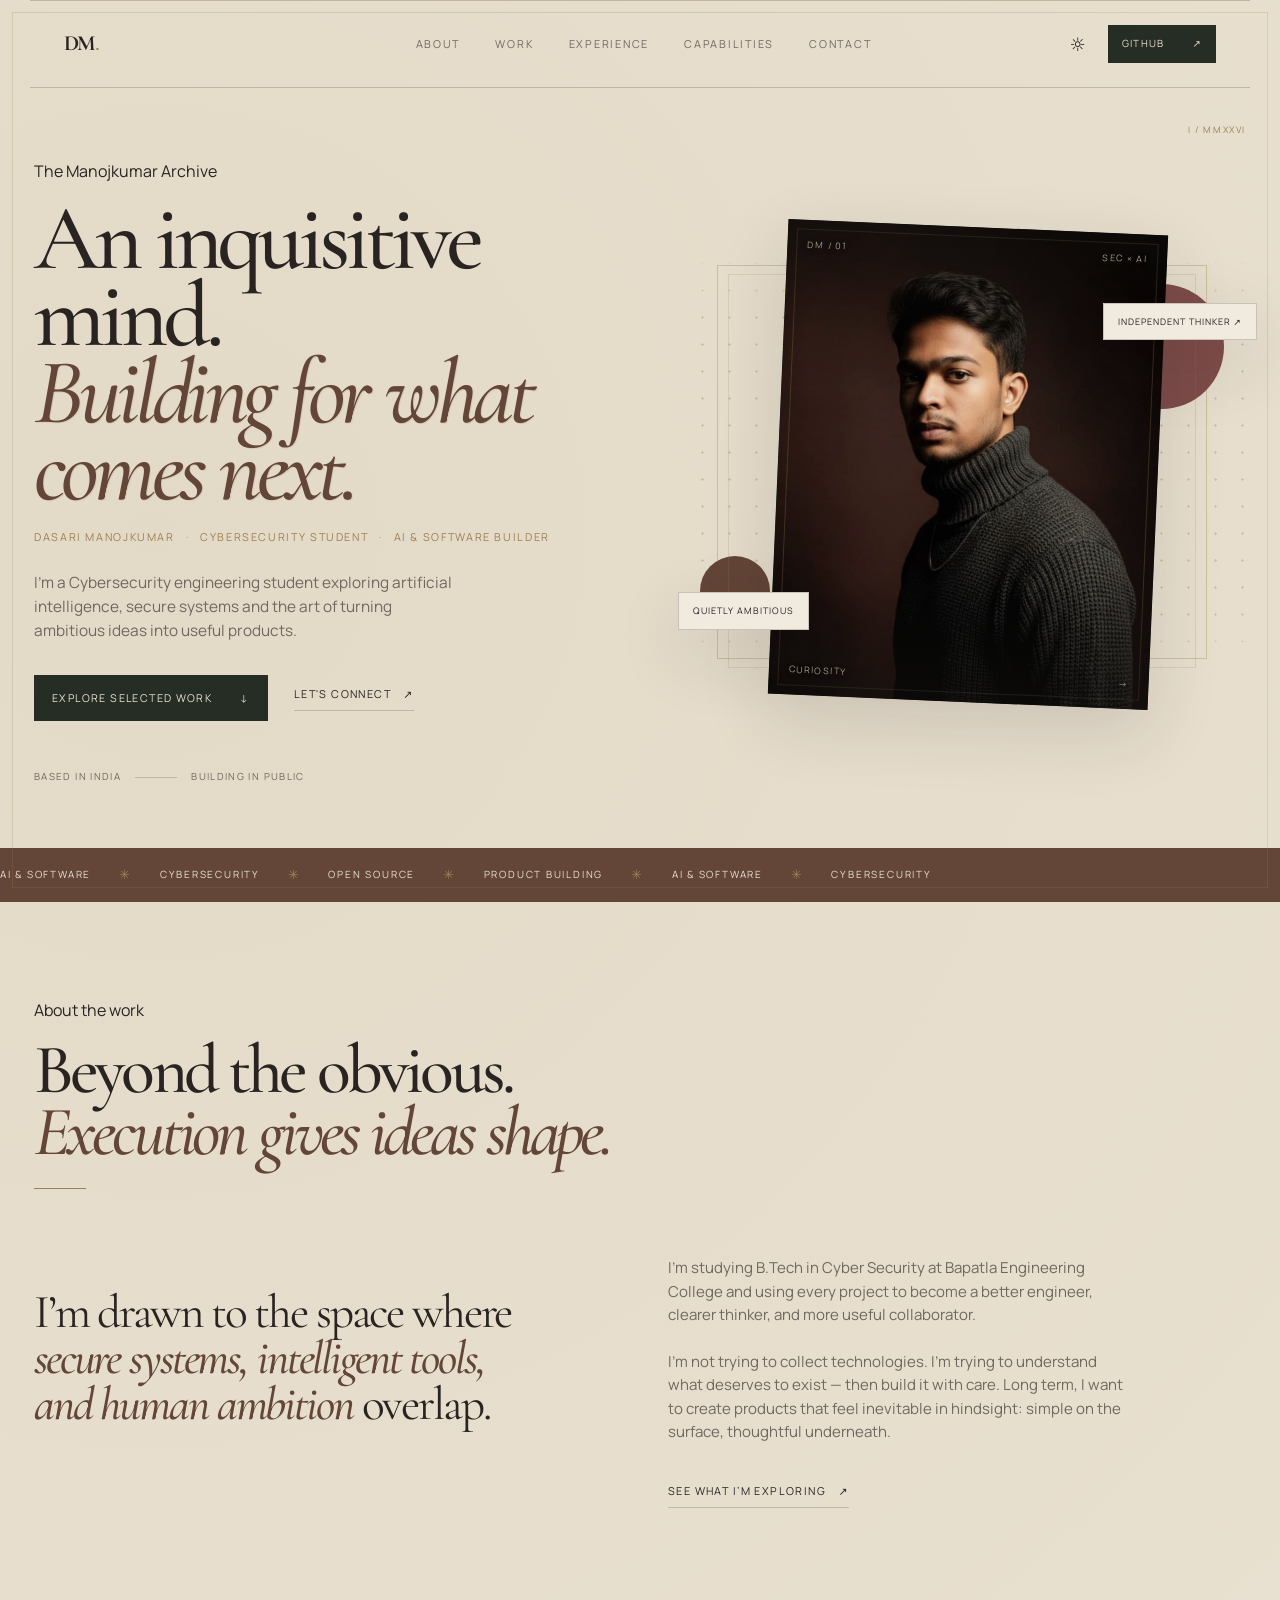
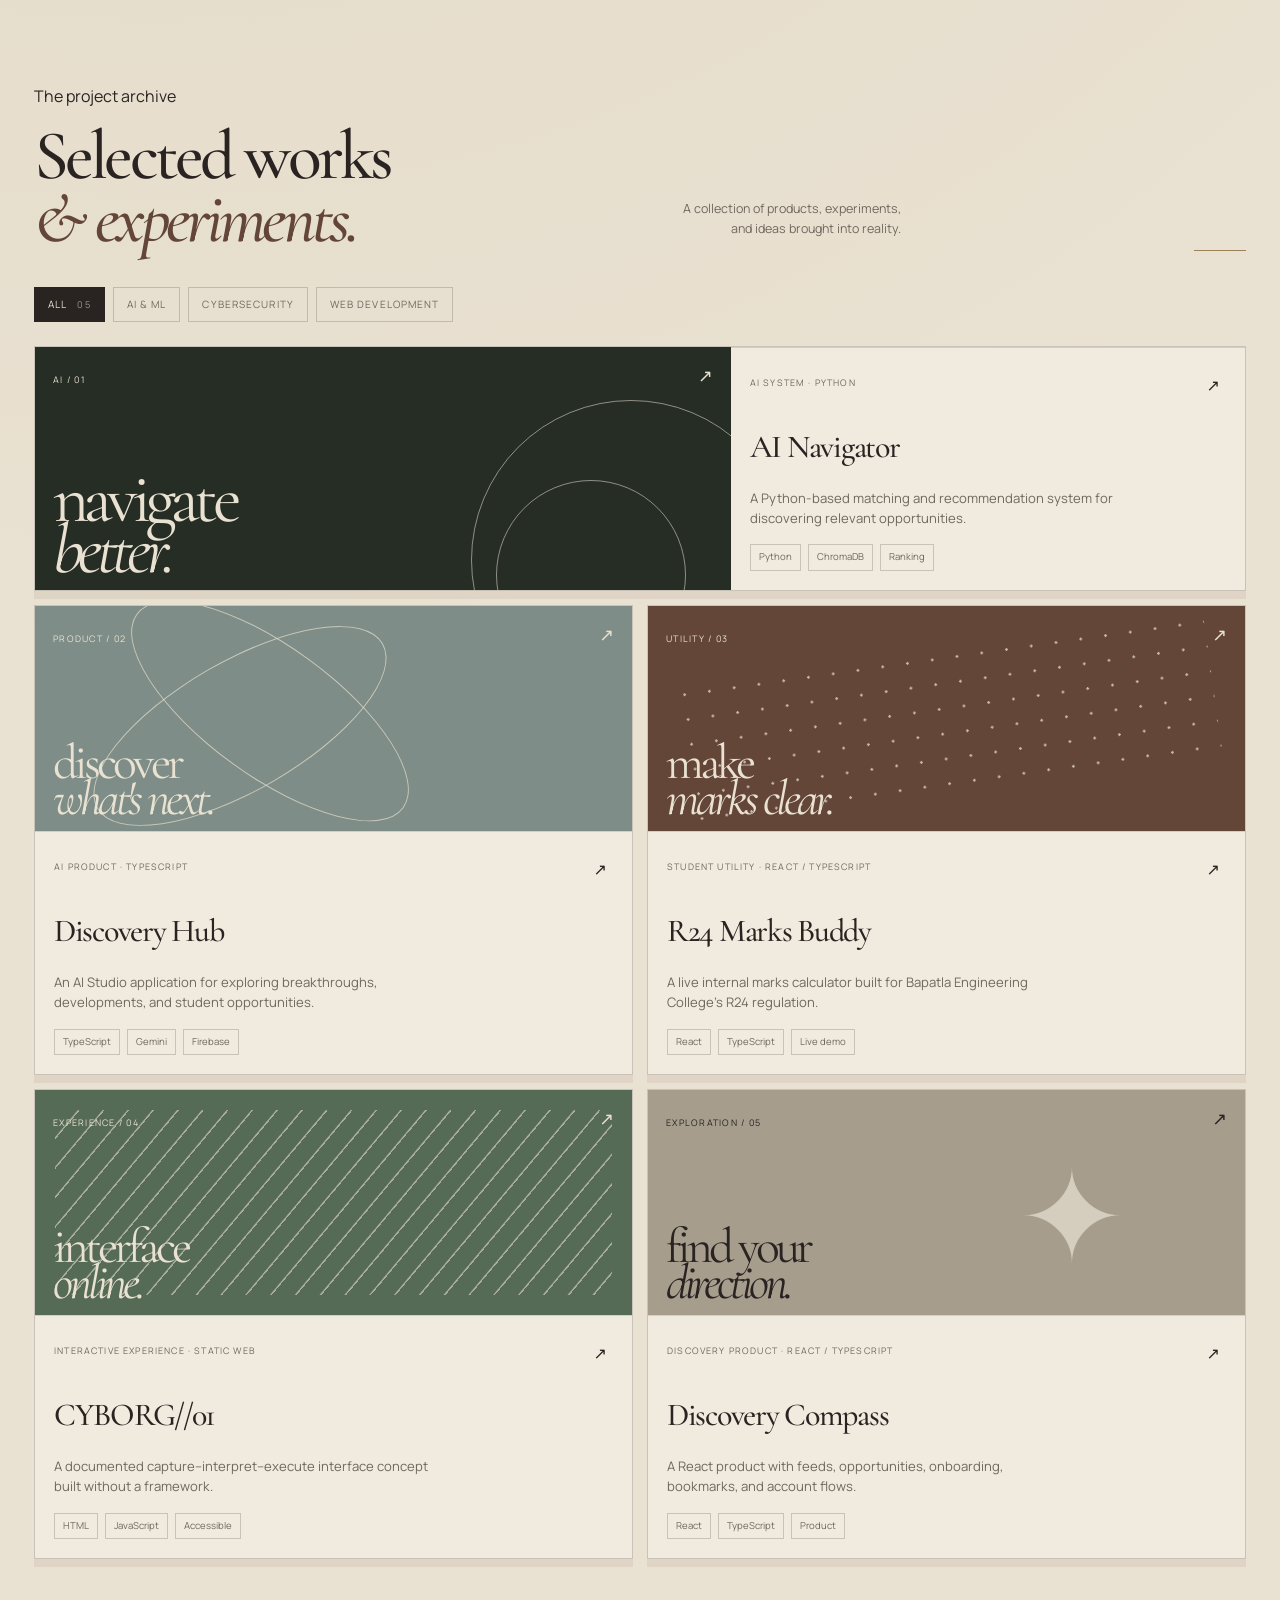
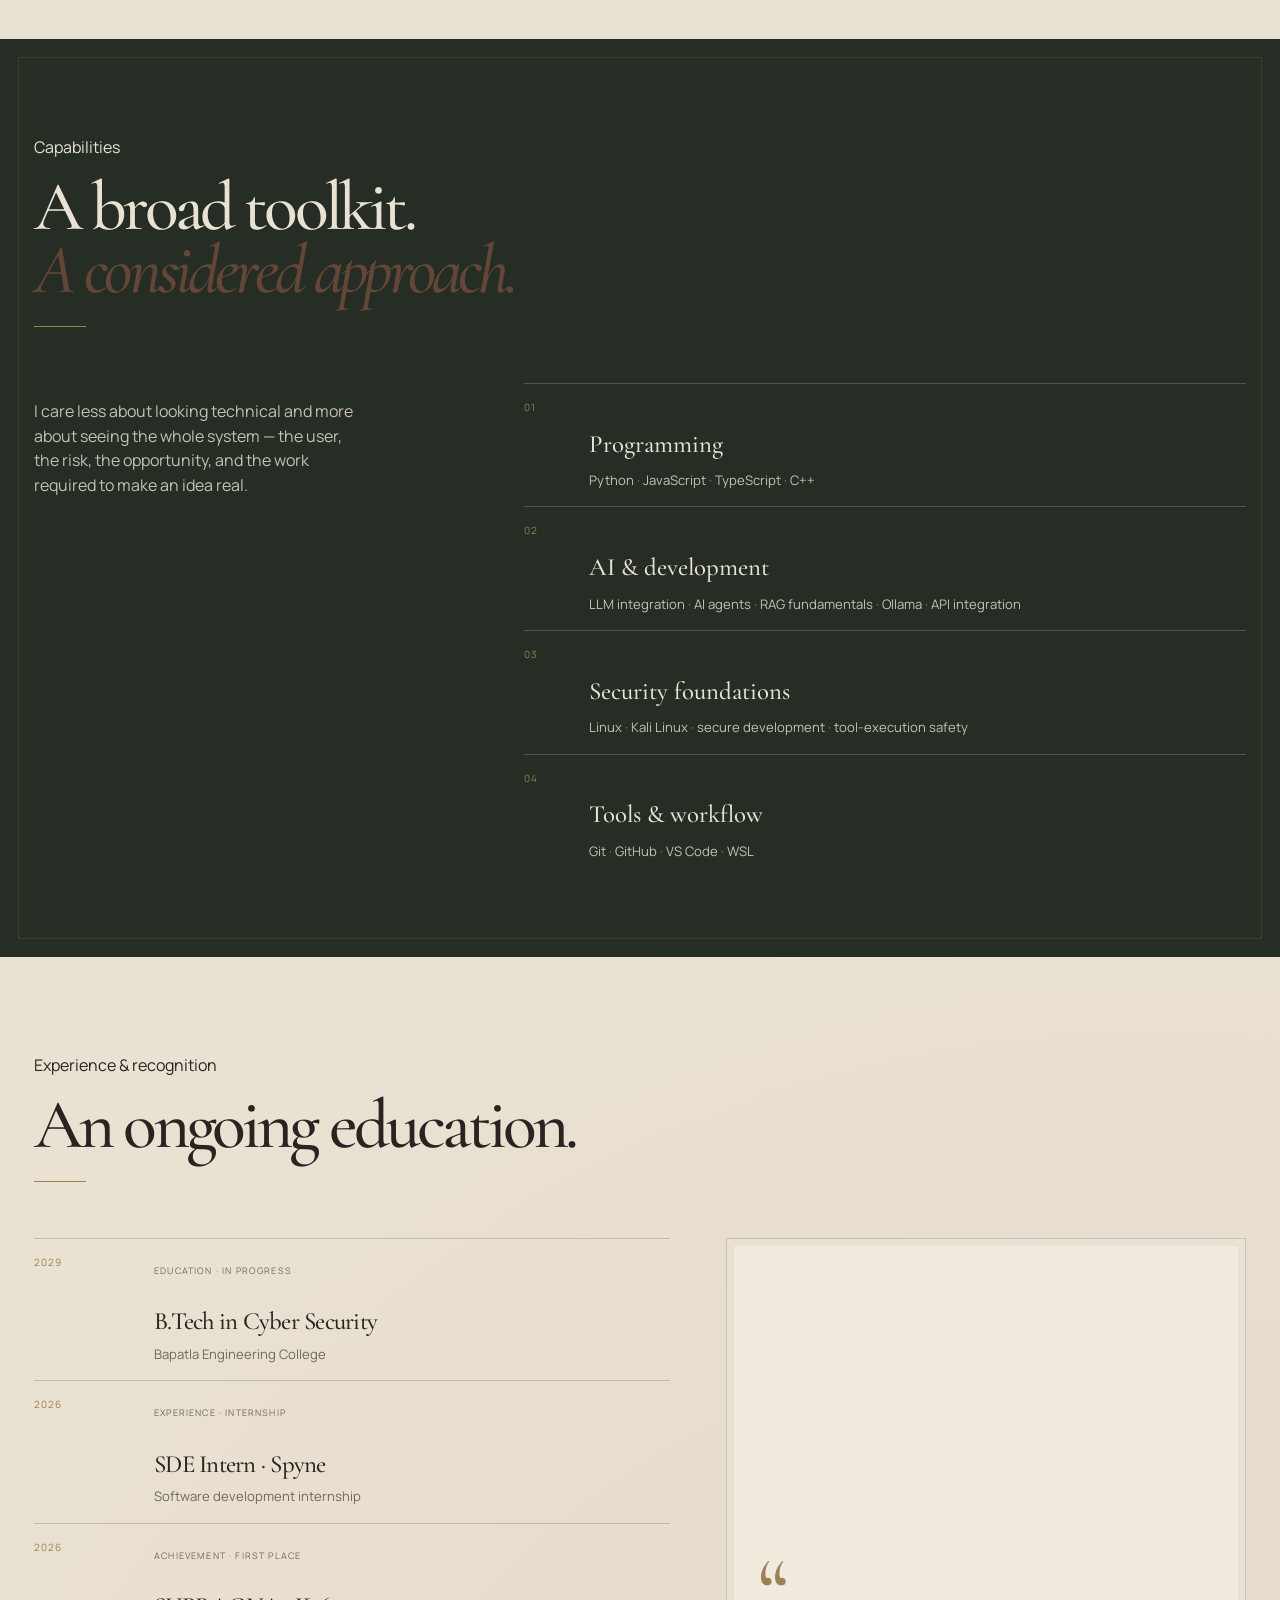
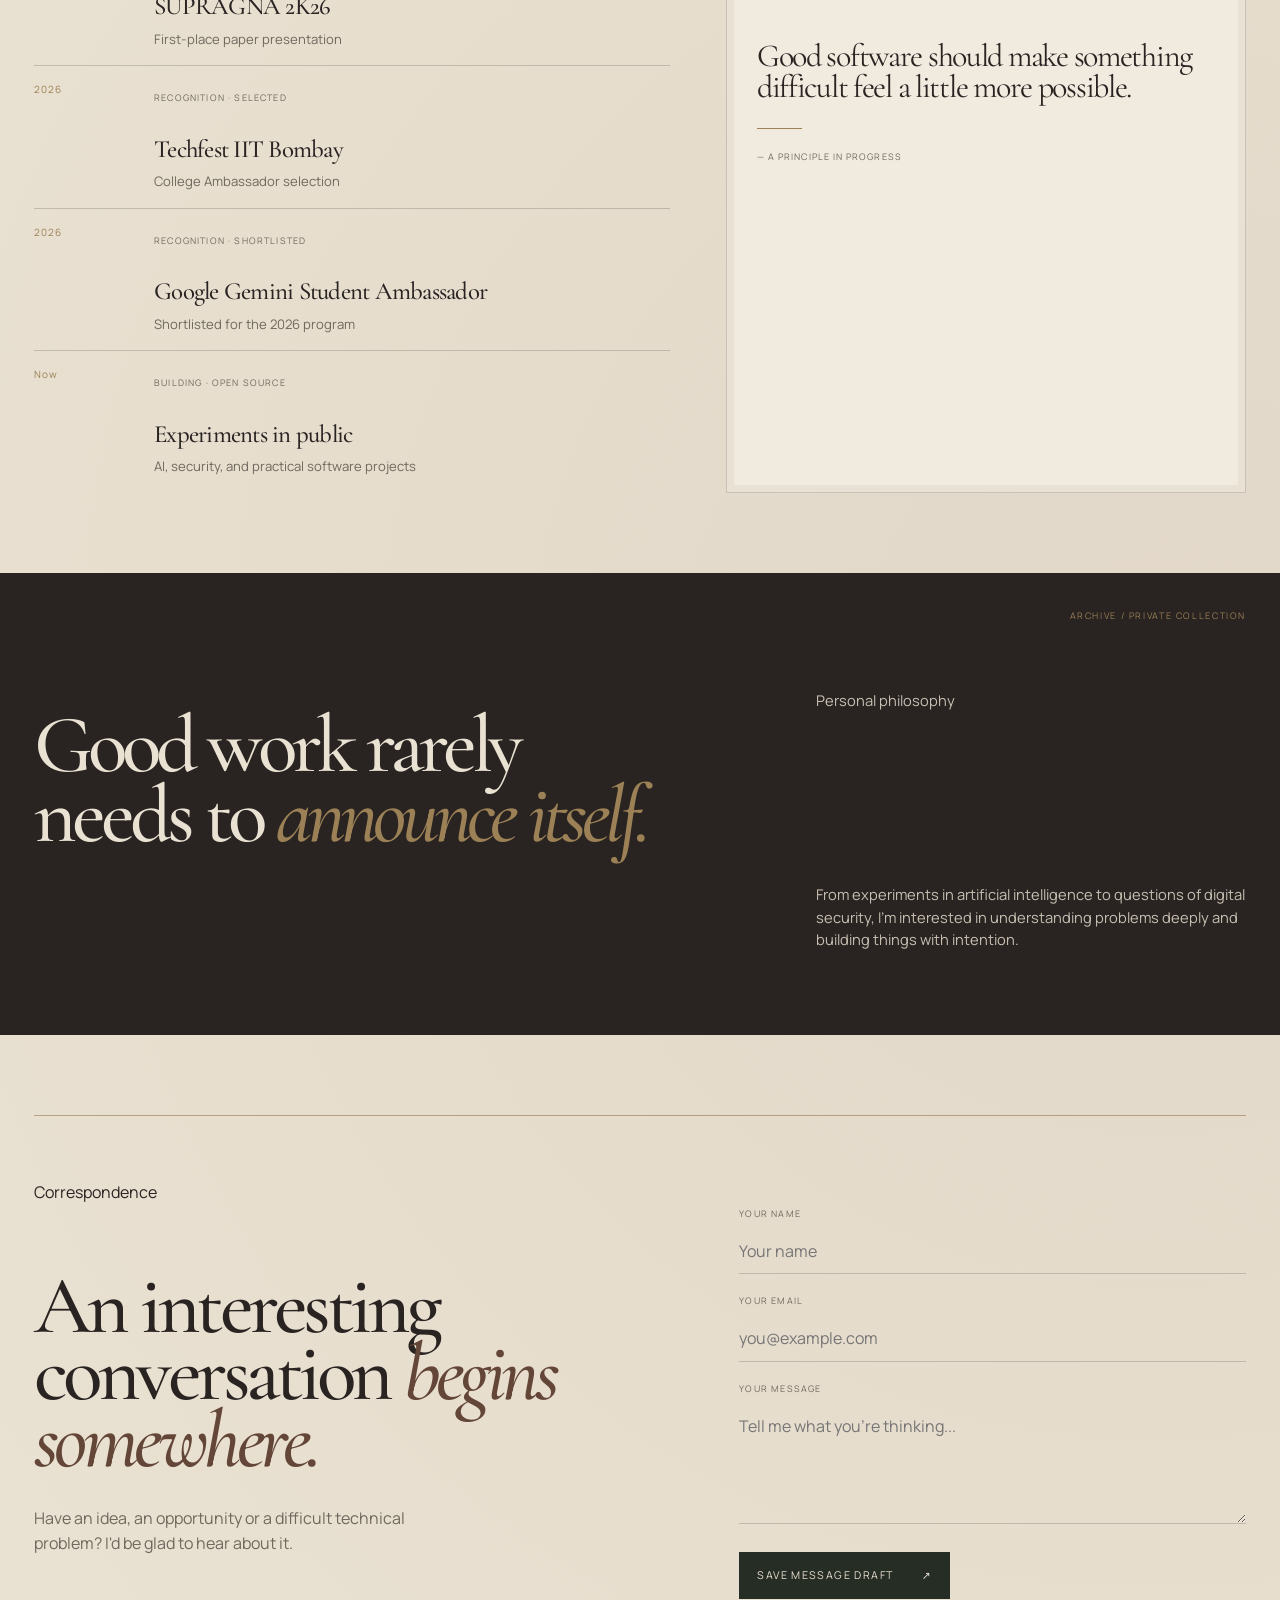
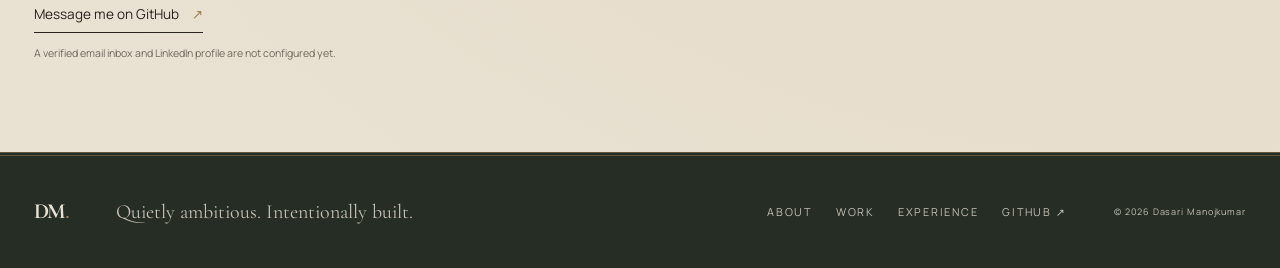
==== index.html @ 6850edab "Publish personal portfolio Co-authored-by: Copilot App <223556219+Copilot@users.noreply.github.com>" ====
<!doctype html>
<html lang="en">
  <head>
    <!--
      THESIS: An editorial archive for a quietly ambitious technology builder, not a generic dashboard.
      OWN-WORLD: Aged ivory, forest green, walnut, brass, serif headlines, fine rules, and archival metadata.
      STORY: Visitors meet Manoj, understand his technical curiosity, inspect verified work, then start a conversation.
      FIRST VIEWPORT: DM mark and restrained navigation above a large serif thesis, with a monogram composition to the right.
      FORM: Experience-led asymmetric editorial layout; the project archive is the primary proof and interaction.
    -->
    <meta charset="utf-8" />
    <meta name="viewport" content="width=device-width, initial-scale=1" />
    <meta name="description" content="Portfolio of Dasari Manojkumar — building secure, intelligent software with a founder's mindset." />
    <meta name="theme-color" content="#252D25" />
    <meta property="og:title" content="Dasari Manojkumar — Software & Security" />
    <meta property="og:description" content="Building secure, intelligent software with a founder's mindset." />
    <meta property="og:type" content="website" />
    <title>Dasari Manojkumar — Software & Security</title>
    <link rel="preconnect" href="https://fonts.googleapis.com" />
    <link rel="preconnect" href="https://fonts.gstatic.com" crossorigin />
    <link href="https://fonts.googleapis.com/css2?family=Cormorant+Garamond:ital,wght@0,400;0,500;1,500;1,600&family=Manrope:wght@400;500;600;700;800&display=swap" rel="stylesheet" />
    <link rel="stylesheet" href="styles.css" />
  </head>
  <body>
    <a class="skip-link" href="#main">Skip to content</a>
    <header class="site-header">
      <a class="brand" href="#top" aria-label="Dasari Manojkumar home"><span>DM</span><em>.</em></a>
      <nav class="desktop-nav" aria-label="Primary navigation">
        <a href="#about">About</a><a href="#work">Work</a><a href="#journey">Experience</a><a href="#skills">Capabilities</a><a href="#contact">Contact</a>
      </nav>
      <div class="header-actions">
        <button class="icon-button" id="theme-toggle" type="button" aria-label="Switch to dark theme" title="Toggle theme">☼</button>
        <a class="button button-small" href="https://github.com/DevMatrix-cell" target="_blank" rel="noreferrer">GitHub <span>↗</span></a>
        <button class="menu-button" id="menu-toggle" type="button" aria-expanded="false" aria-controls="mobile-nav">Menu</button>
      </div>
      <nav class="mobile-nav" id="mobile-nav" aria-label="Mobile navigation">
        <a href="#about">About</a><a href="#work">Work</a><a href="#journey">Experience</a><a href="#skills">Capabilities</a><a href="#contact">Contact</a>
      </nav>
    </header>

    <main id="main">
      <section class="hero section-shell" id="top">
        <div class="hero-copy reveal">
          <p class="eyebrow"><span class="status-dot"></span> The Manojkumar Archive</p>
          <h1>An inquisitive mind.<br /><span>Building for what comes next.</span></h1>
          <p class="identity-line">Dasari Manojkumar <span>·</span> Cybersecurity Student <span>·</span> AI &amp; Software Builder</p>
          <p class="hero-description">I'm a Cybersecurity engineering student exploring artificial intelligence, secure systems and the art of turning ambitious ideas into useful products.</p>
          <div class="hero-actions">
            <a class="button" href="#work">Explore selected work <span>↓</span></a>
            <a class="text-link" href="#contact">Let's connect <span>↗</span></a>
          </div>
          <div class="hero-meta"><span>Based in India</span><span class="meta-line"></span><span>Building in public</span></div>
        </div>
        <div class="hero-visual reveal delay-1" aria-label="Portrait of Dasari Manojkumar">
          <div class="visual-grid"></div><div class="orb orb-one"></div><div class="orb orb-two"></div>
          <div class="portrait-card">
            <div class="portrait-top"><span>DM / 01</span><span>SEC × AI</span></div>
            <img class="portrait-image" src="assets/dasari-manoj-kumar-portrait.png" alt="Portrait of Dasari Manojkumar wearing a dark knit sweater" />
            <div class="portrait-bottom"><span>Curiosity</span><span>→</span></div>
          </div>
          <div class="floating-note note-top">independent thinker <span>↗</span></div>
          <div class="floating-note note-bottom">quietly ambitious</div>
        </div>
      </section>

      <section class="marquee-band" aria-label="Areas of interest">
        <div class="marquee-track"><span>AI & SOFTWARE</span><i>✳</i><span>CYBERSECURITY</span><i>✳</i><span>OPEN SOURCE</span><i>✳</i><span>PRODUCT BUILDING</span><i>✳</i><span>AI & SOFTWARE</span><i>✳</i><span>CYBERSECURITY</span></div>
      </section>

      <section class="section-shell section-block" id="about">
        <div class="section-heading reveal"><p class="eyebrow">About the work</p><h2>Beyond the obvious.<br /><span>Execution gives ideas shape.</span></h2></div>
        <div class="about-grid">
          <p class="about-lead reveal">I’m drawn to the space where <strong>secure systems, intelligent tools, and human ambition</strong> overlap.</p>
          <div class="about-body reveal delay-1"><p>I’m studying B.Tech in Cyber Security at Bapatla Engineering College and using every project to become a better engineer, clearer thinker, and more useful collaborator.</p><p>I’m not trying to collect technologies. I’m trying to understand what deserves to exist — then build it with care. Long term, I want to create products that feel inevitable in hindsight: simple on the surface, thoughtful underneath.</p><a class="text-link" href="https://github.com/DevMatrix-cell" target="_blank" rel="noreferrer">See what I’m exploring <span>↗</span></a></div>
        </div>
      </section>

      <section class="section-shell section-block" id="work">
        <div class="section-heading work-heading reveal"><div><p class="eyebrow">The project archive</p><h2>Selected works<br /><span>&amp; experiments.</span></h2></div><p class="section-note">A collection of products, experiments,<br />and ideas brought into reality.</p></div>
        <div class="filter-row reveal" role="group" aria-label="Filter projects">
          <button class="filter active" data-filter="all">All <span>05</span></button><button class="filter" data-filter="ai">AI & ML</button><button class="filter" data-filter="security">Cybersecurity</button><button class="filter" data-filter="web">Web development</button>
        </div>
        <div class="project-grid" id="project-grid">
          <article class="project-card featured reveal" data-category="ai" data-project="ai-navigator"><div class="project-art art-purple"><span class="art-label">AI / 01</span><div class="signal signal-one"></div><div class="signal signal-two"></div><div class="art-word">navigate<br /><em>better.</em></div><span class="art-corner">↗</span></div><div class="project-info"><div><p class="project-type">AI system · Python</p><h3>AI Navigator</h3></div><span class="project-arrow">↗</span><p class="project-description">A Python-based matching and recommendation system for discovering relevant opportunities.</p><div class="tag-row"><span>Python</span><span>ChromaDB</span><span>Ranking</span></div></div></article>
          <article class="project-card reveal delay-1" data-category="web" data-project="discovery-hub"><div class="project-art art-blue"><span class="art-label">PRODUCT / 02</span><div class="orbit orbit-a"></div><div class="orbit orbit-b"></div><div class="art-word small">discover<br /><em>what's next.</em></div><span class="art-corner">↗</span></div><div class="project-info"><div><p class="project-type">AI product · TypeScript</p><h3>Discovery Hub</h3></div><span class="project-arrow">↗</span><p class="project-description">An AI Studio application for exploring breakthroughs, developments, and student opportunities.</p><div class="tag-row"><span>TypeScript</span><span>Gemini</span><span>Firebase</span></div></div></article>
          <article class="project-card reveal" data-category="web" data-project="r24-marks"><div class="project-art art-orange"><span class="art-label">UTILITY / 03</span><div class="marks-grid"></div><div class="art-word small">make<br /><em>marks clear.</em></div><span class="art-corner">↗</span></div><div class="project-info"><div><p class="project-type">Student utility · React / TypeScript</p><h3>R24 Marks Buddy</h3></div><span class="project-arrow">↗</span><p class="project-description">A live internal marks calculator built for Bapatla Engineering College's R24 regulation.</p><div class="tag-row"><span>React</span><span>TypeScript</span><span>Live demo</span></div></div></article>
          <article class="project-card reveal delay-1" data-category="security" data-project="cyborg"><div class="project-art art-green"><span class="art-label">EXPERIENCE / 04</span><div class="cyber-lines"></div><div class="art-word small">interface<br /><em>online.</em></div><span class="art-corner">↗</span></div><div class="project-info"><div><p class="project-type">Interactive experience · Static web</p><h3>CYBORG//01</h3></div><span class="project-arrow">↗</span><p class="project-description">A documented capture–interpret–execute interface concept built without a framework.</p><div class="tag-row"><span>HTML</span><span>JavaScript</span><span>Accessible</span></div></div></article>
          <article class="project-card reveal" data-category="web" data-project="discovery-compass"><div class="project-art art-slate"><span class="art-label">EXPLORATION / 05</span><div class="compass">✦</div><div class="art-word small">find your<br /><em>direction.</em></div><span class="art-corner">↗</span></div><div class="project-info"><div><p class="project-type">Discovery product · React / TypeScript</p><h3>Discovery Compass</h3></div><span class="project-arrow">↗</span><p class="project-description">A React product with feeds, opportunities, onboarding, bookmarks, and account flows.</p><div class="tag-row"><span>React</span><span>TypeScript</span><span>Product</span></div></div></article>
        </div>
      </section>

      <section class="dark-section">
        <div class="section-shell section-block" id="skills">
          <div class="section-heading reveal"><p class="eyebrow">Capabilities</p><h2>A broad toolkit.<br /><span>A considered approach.</span></h2></div>
          <div class="skills-layout">
            <p class="skills-intro reveal">I care less about looking technical and more about seeing the whole system — the user, the risk, the opportunity, and the work required to make an idea real.</p>
            <div class="skills-list reveal delay-1">
              <div class="skill-group"><span class="skill-number">01</span><div><h3>Programming</h3><p>Python <span>·</span> JavaScript <span>·</span> TypeScript <span>·</span> C++</p></div></div>
              <div class="skill-group"><span class="skill-number">02</span><div><h3>AI & development</h3><p>LLM integration <span>·</span> AI agents <span>·</span> RAG fundamentals <span>·</span> Ollama <span>·</span> API integration</p></div></div>
              <div class="skill-group"><span class="skill-number">03</span><div><h3>Security foundations</h3><p>Linux <span>·</span> Kali Linux <span>·</span> secure development <span>·</span> tool-execution safety</p></div></div>
              <div class="skill-group"><span class="skill-number">04</span><div><h3>Tools & workflow</h3><p>Git <span>·</span> GitHub <span>·</span> VS Code <span>·</span> WSL</p></div></div>
            </div>
          </div>
        </div>
      </section>

      <section class="section-shell section-block" id="journey">
        <div class="section-heading reveal"><p class="eyebrow">Experience &amp; recognition</p><h2>An ongoing education.</h2></div>
        <div class="journey-grid">
          <div class="timeline reveal">
            <div class="timeline-item"><span class="timeline-year">2029</span><div><p class="timeline-kicker">Education · In progress</p><h3>B.Tech in Cyber Security</h3><p>Bapatla Engineering College</p></div></div>
            <div class="timeline-item"><span class="timeline-year">2026</span><div><p class="timeline-kicker">Experience · Internship</p><h3>SDE Intern · Spyne</h3><p>Software development internship</p></div></div>
            <div class="timeline-item"><span class="timeline-year">2026</span><div><p class="timeline-kicker">Achievement · First place</p><h3>SUPRAGNA 2K26</h3><p>First-place paper presentation</p></div></div>
            <div class="timeline-item"><span class="timeline-year">2026</span><div><p class="timeline-kicker">Recognition · Selected</p><h3>Techfest IIT Bombay</h3><p>College Ambassador selection</p></div></div>
            <div class="timeline-item"><span class="timeline-year">2026</span><div><p class="timeline-kicker">Recognition · Shortlisted</p><h3>Google Gemini Student Ambassador</h3><p>Shortlisted for the 2026 program</p></div></div>
            <div class="timeline-item"><span class="timeline-year">Now</span><div><p class="timeline-kicker">Building · Open source</p><h3>Experiments in public</h3><p>AI, security, and practical software projects</p></div></div>
          </div>
          <div class="quote-card reveal delay-1"><span class="quote-mark">“</span><blockquote>Good software should make something difficult feel a little more possible.</blockquote><span class="quote-line"></span><p>— a principle in progress</p></div>
        </div>
      </section>

      <section class="archive-band"><div class="section-shell reveal"><p class="eyebrow">Personal philosophy</p><h2>Good work rarely<br />needs to <em>announce itself.</em></h2><p>From experiments in artificial intelligence to questions of digital security, I'm interested in understanding problems deeply and building things with intention.</p></div></section>

      <section class="section-shell section-block contact-section" id="contact">
        <div class="contact-grid"><div class="reveal"><p class="eyebrow">Correspondence</p><h2>An interesting conversation <span>begins somewhere.</span></h2><p class="contact-copy">Have an idea, an opportunity or a difficult technical problem? I'd be glad to hear about it.</p><a class="contact-email" href="https://github.com/DevMatrix-cell" target="_blank" rel="noreferrer">Message me on GitHub <span>↗</span></a><p class="contact-note">A verified email inbox and LinkedIn profile are not configured yet.</p></div><form class="contact-form reveal delay-1" id="contact-form"><label for="name">Your name</label><input id="name" name="name" type="text" autocomplete="name" placeholder="Your name" required /><label for="email">Your email</label><input id="email" name="email" type="email" autocomplete="email" placeholder="you@example.com" required /><label for="message">Your message</label><textarea id="message" name="message" rows="4" placeholder="Tell me what you’re thinking..." required></textarea><button class="button" type="submit">Save message draft <span>↗</span></button><p class="form-status" id="form-status" role="status"></p></form></div>
      </section>
    </main>

    <footer class="site-footer"><div class="section-shell footer-inner"><a class="brand" href="#top"><span>DM</span><em>.</em></a><p>Quietly ambitious. Intentionally built.</p><div class="footer-links"><a href="#about">About</a><a href="#work">Work</a><a href="#journey">Experience</a><a href="https://github.com/DevMatrix-cell" target="_blank" rel="noreferrer">GitHub ↗</a></div><small>© <span id="year"></span> Dasari Manojkumar</small></div></footer>
    <dialog class="project-dialog" id="project-dialog"><button class="dialog-close" id="dialog-close" aria-label="Close project details">×</button><div id="dialog-content"></div></dialog>
    <script src="project-data.js"></script>
    <script src="script.js"></script>
  </body>
</html>
---- styles.css ----
:root{--forest:#252d25;--ivory:#e9e1d1;--paper:#f0eadf;--walnut:#634638;--brass:#9b8155;--espresso:#292322;--oxblood:#743e3c;--stone:#a69d8d;--line:rgba(41,35,34,.2);--muted:#70685e;--shadow:0 24px 70px rgba(41,35,34,.14)}
*{box-sizing:border-box}html{scroll-behavior:smooth}body{margin:0;background:var(--ivory);color:var(--espresso);font-family:Manrope,system-ui,sans-serif;line-height:1.55}body.dark{--ivory:#252d25;--paper:#2d352d;--espresso:#e9e1d1;--muted:#c0b7a8;--line:rgba(233,225,209,.25);--forest:#1d241e;--shadow:0 24px 70px rgba(0,0,0,.24)}a{color:inherit;text-decoration:none}button,input,textarea{font:inherit}button{cursor:pointer}.skip-link{position:absolute;top:-4rem;left:1rem;background:var(--espresso);color:var(--ivory);padding:.6rem 1rem;z-index:20}.skip-link:focus{top:1rem}.section-shell{max-width:1220px;margin:auto;padding-left:34px;padding-right:34px}.site-header{height:88px;display:flex;align-items:center;justify-content:space-between;max-width:1220px;margin:auto;padding:0 34px;border-bottom:1px solid var(--line);position:relative;z-index:10}.brand{font-weight:800;font-size:1.35rem;letter-spacing:-.08em}.brand em{color:var(--brass);font-style:normal}.desktop-nav{display:flex;gap:2.2rem;margin-left:8rem}.desktop-nav a,.footer-links a{font-size:.68rem;letter-spacing:.16em;text-transform:uppercase;color:var(--muted);transition:color .2s}.desktop-nav a:hover,.footer-links a:hover{color:var(--brass)}.header-actions{display:flex;align-items:center;gap:14px}.icon-button,.menu-button{border:0;background:transparent;color:var(--espresso);padding:.5rem}.icon-button{font-size:1.15rem}.menu-button{display:none;font-size:.68rem;letter-spacing:.13em;text-transform:uppercase}.button{display:inline-flex;align-items:center;justify-content:space-between;gap:28px;background:var(--forest);color:var(--ivory);border:1px solid var(--forest);padding:14px 17px;font-size:.67rem;letter-spacing:.13em;text-transform:uppercase;transition:transform .25s,background .25s}.button:hover{transform:translateY(-3px);background:var(--walnut);border-color:var(--walnut)}.button-small{padding:10px 13px;font-size:.62rem}.text-link{display:inline-flex;align-items:center;gap:12px;font-size:.68rem;letter-spacing:.13em;text-transform:uppercase;border-bottom:1px solid var(--line);padding-bottom:7px}.text-link:hover{border-color:var(--brass)}.mobile-nav{display:none}.hero{min-height:calc(100vh - 88px);display:grid;grid-template-columns:1.05fr .95fr;gap:5rem;align-items:center;padding-top:4rem;padding-bottom:5rem}.hero h1,.section-heading h2,.contact-section h2{font-family:"Cormorant Garamond",Georgia,serif;font-weight:500;letter-spacing:-.055em}.hero h1{font-size:clamp(4rem,8vw,8.2rem);line-height:.83;max-width:790px;margin:0 0 2rem}.hero h1 span,.section-heading h2 span,.contact-section h2 span{color:var(--walnut);font-style:italic}.identity-line{font-size:.68rem;letter-spacing:.15em;text-transform:uppercase;margin:-.7rem 0 1.6rem;color:var(--brass)}.identity-line span{color:var(--stone);padding:0 .45rem}.hero-description{max-width:47ch;color:var(--muted);font-size:.98rem;margin-bottom:2rem}.hero-actions{display:flex;align-items:center;gap:26px}.hero-meta{display:flex;gap:14px;align-items:center;margin-top:4.5rem;color:var(--muted);font-size:.61rem;letter-spacing:.14em;text-transform:uppercase}.meta-line{height:1px;width:42px;background:var(--line)}.hero-visual{min-height:530px;position:relative;display:grid;place-items:center}.visual-grid{position:absolute;inset:5% 0;background:radial-gradient(circle,var(--brass) 1px,transparent 1.4px);background-size:27px 27px;opacity:.3;mask-image:linear-gradient(transparent,black 16%,black 84%,transparent)}.portrait-card{width:min(380px,78%);aspect-ratio:4/5;background:var(--forest);color:var(--ivory);position:relative;z-index:2;display:flex;flex-direction:column;justify-content:space-between;padding:18px 20px;box-shadow:var(--shadow);transform:rotate(2.5deg)}.portrait-top,.portrait-bottom{display:flex;justify-content:space-between;font-size:9px;letter-spacing:.16em;color:var(--stone);text-transform:uppercase}.portrait-mark{font-family:"Cormorant Garamond",Georgia,serif;font-size:11rem;font-weight:500;letter-spacing:-.15em;line-height:.75;color:var(--brass);transform:translateX(-11px)}.orb{border-radius:50%;position:absolute}.orb-one{width:125px;height:125px;background:var(--oxblood);right:4%;top:12%;opacity:.9}.orb-two{width:70px;height:70px;background:var(--walnut);left:2%;bottom:16%}.floating-note{position:absolute;background:var(--paper);border:1px solid var(--line);box-shadow:var(--shadow);padding:11px 14px;font-size:9px;letter-spacing:.11em;text-transform:uppercase;z-index:3}.note-top{top:16%;right:-2%}.note-bottom{bottom:15%;left:-2%}.marquee-band{overflow:hidden;background:var(--walnut);color:var(--ivory);padding:17px 0}.marquee-track{display:flex;width:max-content;align-items:center;gap:28px;font-size:.62rem;letter-spacing:.18em;animation:marquee 35s linear infinite}.marquee-track i{font-size:.8rem;color:var(--brass);font-style:normal}@keyframes marquee{to{transform:translateX(-50%)}}.section-block{padding-top:9rem;padding-bottom:9rem}.section-heading h2{font-size:clamp(3.2rem,6vw,6.1rem);line-height:.9;margin:0}.about-grid{display:grid;grid-template-columns:1fr 1fr;gap:9rem;margin-top:6rem}.about-lead{font-family:"Cormorant Garamond",Georgia,serif;font-size:clamp(2.2rem,4vw,3.8rem);line-height:.98;letter-spacing:-.045em;max-width:510px}.about-lead strong{font-style:italic;font-weight:500;color:var(--walnut)}.about-body{max-width:460px;color:var(--muted);font-size:.94rem}.about-body p{margin-bottom:1.5rem}.about-body .text-link{margin-top:1rem;color:var(--espresso)}.work-heading{display:flex;justify-content:space-between;align-items:end}.section-note{color:var(--muted);font-size:.8rem;text-align:right}.filter-row{display:flex;gap:8px;margin:4rem 0 2rem;flex-wrap:wrap}.filter{border:1px solid var(--line);background:transparent;color:var(--muted);padding:9px 13px;font-size:.63rem;letter-spacing:.11em;text-transform:uppercase}.filter.active,.filter:hover{background:var(--espresso);border-color:var(--espresso);color:var(--ivory)}.filter span{font-size:.58rem;margin-left:8px;opacity:.6}.project-grid{display:grid;grid-template-columns:repeat(2,1fr);gap:22px}.project-card{background:var(--paper);border:1px solid var(--line);transition:transform .25s,box-shadow .25s;cursor:pointer}.project-card:hover{transform:translateY(-6px);box-shadow:var(--shadow)}.project-card.featured{grid-column:span 2;display:grid;grid-template-columns:1.15fr .85fr}.project-art{min-height:280px;position:relative;overflow:hidden;padding:18px}.art-purple{background:var(--forest);color:var(--ivory)}.art-blue{background:#7e8d87;color:var(--ivory)}.art-orange{background:var(--walnut);color:var(--ivory)}.art-green{background:#566b56;color:var(--ivory)}.art-slate{background:var(--stone);color:var(--espresso)}.art-label{font-size:9px;letter-spacing:.14em;position:relative;z-index:2}.art-corner{position:absolute;right:18px;top:15px;font-size:1.1rem}.art-word{position:absolute;left:18px;bottom:15px;font-family:"Cormorant Garamond",Georgia,serif;font-size:4.4rem;line-height:.72;letter-spacing:-.08em}.art-word.small{font-size:3.1rem}.art-word em{font-style:italic}.signal{position:absolute;border:1px solid rgba(233,225,209,.55);border-radius:50%;width:320px;height:320px;right:-60px;bottom:-130px}.signal-two{width:190px;height:190px;right:45px;bottom:-80px}.orbit{position:absolute;border:1px solid rgba(233,225,209,.7);border-radius:50%;width:330px;height:130px;transform:rotate(-30deg);left:40px;top:55px}.orbit-b{transform:rotate(36deg);left:70px;top:40px}.marks-grid{position:absolute;inset:40px 30px;background:radial-gradient(circle,rgba(233,225,209,.75) 1px,transparent 1.5px);background-size:25px 25px;transform:rotate(-8deg)}.cyber-lines{position:absolute;inset:20px;background:repeating-linear-gradient(130deg,transparent 0 17px,rgba(233,225,209,.7) 18px 19px);opacity:.8}.compass{position:absolute;right:20%;top:26%;font-size:8rem;color:rgba(233,225,209,.7);line-height:1}.project-info{padding:27px;position:relative}.project-type,.timeline-kicker,.dialog-kicker{font-size:9px;color:var(--muted);letter-spacing:.13em;text-transform:uppercase;margin-bottom:10px}.project-info h3{font-family:"Cormorant Garamond",Georgia,serif;font-size:2rem;font-weight:500;letter-spacing:-.04em;margin-bottom:0}.project-arrow{position:absolute;right:25px;top:25px}.project-description{font-size:.82rem;color:var(--muted);max-width:380px;margin:1.5rem 0}.tag-row{display:flex;gap:7px;flex-wrap:wrap}.tag-row span{border:1px solid var(--line);font-size:.6rem;padding:5px 8px;color:var(--muted)}.dark-section{background:var(--forest);color:var(--ivory)}.dark-section h2{color:var(--ivory)}.dark-section .skills-intro{color:#c7c0b2}.skills-layout{display:grid;grid-template-columns:.75fr 1.25fr;gap:8rem;margin-top:6rem}.skills-intro{max-width:330px;font-size:1rem}.skill-group{display:grid;grid-template-columns:45px 1fr;gap:20px;border-top:1px solid rgba(233,225,209,.22);padding:25px 0}.skill-number{font-size:10px;color:var(--brass);letter-spacing:.12em}.skill-group h3{font-family:"Cormorant Garamond",Georgia,serif;font-size:1.6rem;font-weight:500;margin-bottom:7px}.skill-group p{font-size:.82rem;color:#c7c0b2;margin:0}.skill-group p span{color:var(--brass)}.journey-grid{display:grid;grid-template-columns:1.1fr .9fr;gap:8rem;margin-top:6rem}.timeline-item{display:grid;grid-template-columns:100px 1fr;gap:20px;border-top:1px solid var(--line);padding:25px 0}.timeline-year{font-size:10px;color:var(--brass);letter-spacing:.1em}.timeline-item h3{font-family:"Cormorant Garamond",Georgia,serif;font-size:1.55rem;font-weight:500;letter-spacing:-.03em;margin-bottom:3px}.timeline-item p:last-child{color:var(--muted);font-size:.82rem;margin:0}.quote-card{background:var(--paper);padding:42px;min-height:290px;display:flex;flex-direction:column;justify-content:center;border:1px solid var(--line)}.quote-mark{font-family:"Cormorant Garamond",Georgia,serif;font-size:6rem;color:var(--brass);line-height:.7}.quote-card blockquote{font-family:"Cormorant Garamond",Georgia,serif;font-size:2.2rem;line-height:.98;letter-spacing:-.04em;margin:15px 0 25px}.quote-line{width:45px;height:1px;background:var(--brass);margin-bottom:12px}.quote-card p{color:var(--muted);font-size:9px;letter-spacing:.12em;text-transform:uppercase}.archive-band{background:var(--espresso);color:var(--ivory);padding:9rem 0}.archive-band h2{font-family:"Cormorant Garamond",Georgia,serif;font-size:clamp(3rem,7vw,7.5rem);line-height:.85;font-weight:500;letter-spacing:-.06em;max-width:850px;margin:0}.archive-band h2 em{color:var(--brass);font-style:italic}.archive-band p{max-width:430px;color:#c7c0b2;margin:2.5rem 0 0 auto;font-size:.94rem}.contact-grid{display:grid;grid-template-columns:1fr .8fr;gap:10rem}.contact-section h2{font-size:clamp(3.5rem,7vw,7rem);line-height:.82;margin-bottom:2rem}.contact-copy{color:var(--muted);max-width:390px}.contact-email{display:inline-block;margin-top:2rem;border-bottom:1px solid var(--espresso);padding-bottom:7px;font-size:.85rem}.contact-email span{color:var(--brass);margin-left:10px}.contact-note{font-size:.66rem;color:var(--muted);margin-top:12px}.contact-form{display:flex;flex-direction:column;gap:8px;align-self:center}.contact-form label{font-size:9px;color:var(--muted);letter-spacing:.13em;text-transform:uppercase;margin-top:12px}.contact-form input,.contact-form textarea{border:0;border-bottom:1px solid var(--line);padding:10px 0;background:transparent;color:var(--espresso);outline:0;resize:vertical}.contact-form input:focus,.contact-form textarea:focus{border-color:var(--brass)}.contact-form .button{align-self:flex-start;margin-top:20px}.form-status{font-size:.72rem;color:var(--walnut);min-height:1em}.site-footer{background:var(--forest);color:var(--ivory)}.footer-inner{min-height:140px;display:flex;align-items:center;gap:3rem}.footer-inner p{font-family:"Cormorant Garamond",Georgia,serif;font-size:1.25rem;color:#c7c0b2;margin:0;flex:1}.footer-links{display:flex;gap:1.5rem}.footer-links a{color:#c7c0b2}.footer-inner small{color:#c7c0b2;font-size:9px;letter-spacing:.1em}.project-dialog{width:min(760px,calc(100% - 32px));max-height:88vh;overflow:auto;border:0;padding:0;background:var(--paper);color:var(--espresso);box-shadow:0 30px 100px rgba(0,0,0,.3)}.project-dialog::backdrop{background:rgba(41,35,34,.78)}.dialog-close{position:absolute;right:15px;top:12px;border:0;background:transparent;color:inherit;font-size:1.8rem}.dialog-inner{padding:48px}.dialog-inner h2{font-family:"Cormorant Garamond",Georgia,serif;font-size:4rem;line-height:.85;font-weight:500;letter-spacing:-.05em;margin:0 0 1rem}.dialog-overview{font-family:"Cormorant Garamond",Georgia,serif;font-size:1.55rem;line-height:1.05;max-width:600px}.case-study-grid{display:grid;grid-template-columns:repeat(2,1fr);gap:1.3rem 2rem;margin:2.2rem 0}.case-study-grid h3{font-family:"Cormorant Garamond",Georgia,serif;font-size:1.35rem;font-weight:500;margin-bottom:.3rem}.case-study-grid p{font-size:.77rem;color:var(--muted);margin:0}.dialog-evidence{border-top:1px solid var(--line);padding-top:1rem;font-size:.7rem;color:var(--muted)}.dialog-actions{display:flex;align-items:center;gap:1.4rem;margin-top:1.5rem}.dialog-actions .dialog-link{margin-top:0}.reveal{opacity:0;transform:translateY(18px);transition:opacity .7s ease,transform .7s ease}.reveal.visible{opacity:1;transform:none}.delay-1{transition-delay:.12s}.project-card.hidden{display:none}*:focus-visible{outline:2px solid var(--brass);outline-offset:4px}@media(max-width:800px){.site-header{height:72px}.desktop-nav,.header-actions .button{display:none}.menu-button{display:block}.mobile-nav{display:flex;position:absolute;left:20px;right:20px;top:62px;background:var(--paper);border:1px solid var(--line);padding:10px;flex-direction:column;box-shadow:var(--shadow);opacity:0;pointer-events:none;transform:translateY(-8px);transition:.2s}.mobile-nav.open{opacity:1;pointer-events:auto;transform:none}.mobile-nav a{padding:12px;color:var(--muted);font-size:.75rem;letter-spacing:.1em;text-transform:uppercase}.hero{grid-template-columns:1fr;gap:2rem;min-height:auto;padding-top:4rem}.hero-visual{min-height:420px}.portrait-card{width:280px}.about-grid,.skills-layout,.journey-grid,.contact-grid{grid-template-columns:1fr;gap:3rem}.section-block{padding-top:6rem;padding-bottom:6rem}.project-card.featured{grid-column:span 1;display:block}.project-grid{grid-template-columns:1fr}.work-heading,.achievement-inner{display:block}.section-note{text-align:left;margin-top:1.5rem}.archive-band p{margin:2rem 0 0}.footer-inner{flex-wrap:wrap;gap:1.5rem;padding-top:30px;padding-bottom:30px}.footer-inner p{flex-basis:70%}.footer-links{order:3;flex-basis:100%}}@media(max-width:520px){.section-shell{padding-left:20px;padding-right:20px}.hero{padding-top:3rem;padding-bottom:4rem}.hero h1{font-size:clamp(3.7rem,18vw,5.4rem)}.hero-visual{min-height:340px}.portrait-card{width:230px}.floating-note{font-size:8px;padding:9px 10px}.note-top{right:-2px}.note-bottom{left:-2px}.hero-meta{margin-top:3rem;flex-wrap:wrap}.identity-line{font-size:.6rem;line-height:1.7}.case-study-grid{grid-template-columns:1fr;gap:1.1rem}.dialog-inner{padding:34px 22px}.dialog-inner h2{font-size:3.1rem}.dialog-overview{font-size:1.35rem}.dialog-actions{align-items:flex-start;flex-direction:column;gap:1rem}.dialog-actions .button{width:100%;justify-content:space-between}.about-lead{font-size:2.3rem}.timeline-item{grid-template-columns:62px 1fr;gap:12px}.timeline-item h3{font-size:1.3rem}.project-art{min-height:220px}.art-word{font-size:3.4rem}.art-word.small{font-size:2.5rem}}@media(prefers-reduced-motion:reduce){html{scroll-behavior:auto}.marquee-track,.reveal{animation:none;transition:none}.reveal{opacity:1;transform:none}}

/* Quiet-luxury finish: archival framing, restrained brass, and richer material depth. */
body{background-image:radial-gradient(circle at 12% 8%,rgba(155,129,85,.08),transparent 28%),radial-gradient(circle at 90% 82%,rgba(116,62,60,.06),transparent 26%)}
body::before{content:"";position:fixed;inset:12px;pointer-events:none;border:1px solid rgba(155,129,85,.22);z-index:30}
.site-header{border-top:1px solid rgba(155,129,85,.42);border-bottom-color:rgba(155,129,85,.34)}
.desktop-nav a,.footer-links a{font-size:.64rem;letter-spacing:.19em}
.brand{font-family:"Cormorant Garamond",Georgia,serif;font-size:1.75rem;letter-spacing:-.1em}
.brand em{font-family:Manrope,sans-serif;font-size:.95rem}
.hero{position:relative}
.hero::before{content:"I / MMXXVI";position:absolute;top:2.2rem;right:34px;color:var(--brass);font-size:9px;letter-spacing:.18em}
.hero h1{max-width:820px}
.hero h1 span{display:inline-block;text-shadow:1px 1px 0 rgba(155,129,85,.15)}
.hero-visual::before,.hero-visual::after{content:"";position:absolute;border:1px solid rgba(155,129,85,.35);pointer-events:none}
.hero-visual::before{inset:8% 7% 9% 5%}
.hero-visual::after{inset:10% 9% 7% 7%;border-color:rgba(155,129,85,.18)}
.portrait-card{box-shadow:0 28px 55px rgba(41,35,34,.22),inset 0 0 0 1px rgba(233,225,209,.16)}
.portrait-card::after{content:"";position:absolute;inset:9px;border:1px solid rgba(155,129,85,.28);pointer-events:none}
.floating-note{letter-spacing:.15em}
.section-heading{position:relative}
.section-heading::after{content:"";display:block;width:52px;height:1px;background:var(--brass);margin-top:24px}
.project-card{box-shadow:0 8px 0 rgba(99,70,56,.08)}
.project-card:hover{box-shadow:0 16px 0 rgba(99,70,56,.12),var(--shadow)}
.project-info{border-top:1px solid rgba(155,129,85,.28)}
.project-type,.timeline-kicker,.dialog-kicker{color:var(--brass)}
.project-info h3{font-size:2.15rem}
.tag-row span{border-color:rgba(155,129,85,.42)}
.dark-section{position:relative}
.dark-section::before{content:"";position:absolute;inset:18px;border:1px solid rgba(155,129,85,.2);pointer-events:none}
.quote-card{box-shadow:inset 0 0 0 7px rgba(155,129,85,.08)}
.archive-band{position:relative;overflow:hidden}
.archive-band::before{content:"ARCHIVE / PRIVATE COLLECTION";position:absolute;right:34px;top:36px;color:var(--brass);font-size:9px;letter-spacing:.18em}
.contact-section{position:relative}
.contact-section::before{content:"";display:block;height:1px;background:var(--brass);width:100%;margin-bottom:5rem;opacity:.65}
.site-footer{border-top:4px double rgba(155,129,85,.5)}
@media(max-width:800px){body::before{inset:7px}.hero::before{right:20px}.hero-visual::before{inset:6% 3% 7% 2%}.hero-visual::after{inset:8% 5% 5% 4%}.dark-section::before{inset:10px}.archive-band::before{right:20px}}
body.dark{--walnut:#c9a98c;--brass:#c6a76d}
body.dark .button{background:var(--brass);border-color:var(--brass);color:var(--espresso)}
body.dark .button:hover{background:var(--ivory);border-color:var(--ivory)}a{color:inherit;text-decoration:none}button,input,textarea{font:inherit}button{cursor:pointer}.skip-link{position:absolute;top:-4rem;left:1rem;background:var(--espresso);color:var(--ivory);padding:.6rem 1rem;z-index:20}.skip-link:focus{top:1rem}.section-shell{max-width:1220px;margin:auto;padding-left:34px;padding-right:34px}.site-header{height:88px;display:flex;align-items:center;justify-content:space-between;max-width:1220px;margin:auto;padding:0 34px;border-bottom:1px solid var(--line);position:relative;z-index:10}.brand{font-weight:800;font-size:1.35rem;letter-spacing:-.08em}.brand em{color:var(--brass);font-style:normal}.desktop-nav{display:flex;gap:2.2rem;margin-left:8rem}.desktop-nav a,.footer-links a{font-size:.68rem;letter-spacing:.16em;text-transform:uppercase;color:var(--muted);transition:color .2s}.desktop-nav a:hover,.footer-links a:hover{color:var(--brass)}.header-actions{display:flex;align-items:center;gap:14px}.icon-button,.menu-button{border:0;background:transparent;color:var(--espresso);padding:.5rem}.icon-button{font-size:1.15rem}.menu-button{display:none;font-size:.68rem;letter-spacing:.13em;text-transform:uppercase}.button{display:inline-flex;align-items:center;justify-content:space-between;gap:28px;background:var(--forest);color:var(--ivory);border:1px solid var(--forest);padding:14px 17px;font-size:.67rem;letter-spacing:.13em;text-transform:uppercase;transition:transform .25s,background .25s}.button:hover{transform:translateY(-3px);background:var(--walnut);border-color:var(--walnut)}.button-small{padding:10px 13px;font-size:.62rem}.text-link{display:inline-flex;align-items:center;gap:12px;font-size:.68rem;letter-spacing:.13em;text-transform:uppercase;border-bottom:1px solid var(--line);padding-bottom:7px}.text-link:hover{border-color:var(--brass)}.mobile-nav{display:none}.hero{min-height:calc(100vh - 88px);display:grid;grid-template-columns:1.05fr .95fr;gap:5rem;align-items:center;padding-top:4rem;padding-bottom:5rem}.hero h1,.section-heading h2,.contact-section h2{font-family:"Cormorant Garamond",Georgia,serif;font-weight:500;letter-spacing:-.055em}.hero h1{font-size:clamp(4rem,8vw,8.2rem);line-height:.83;max-width:790px;margin:0 0 2rem}.hero h1 span,.section-heading h2 span,.contact-section h2 span{color:var(--walnut);font-style:italic}.identity-line{font-size:.68rem;letter-spacing:.15em;text-transform:uppercase;margin:-.7rem 0 1.6rem;color:var(--brass)}.identity-line span{color:var(--stone);padding:0 .45rem}.hero-description{max-width:47ch;color:var(--muted);font-size:.98rem;margin-bottom:2rem}.hero-actions{display:flex;align-items:center;gap:26px}.hero-meta{display:flex;gap:14px;align-items:center;margin-top:4.5rem;color:var(--muted);font-size:.61rem;letter-spacing:.14em;text-transform:uppercase}.meta-line{height:1px;width:42px;background:var(--line)}.hero-visual{min-height:530px;position:relative;display:grid;place-items:center}.visual-grid{position:absolute;inset:5% 0;background:radial-gradient(circle,var(--brass) 1px,transparent 1.4px);background-size:27px 27px;opacity:.3;mask-image:linear-gradient(transparent,black 16%,black 84%,transparent)}.portrait-card{width:min(380px,78%);aspect-ratio:4/5;background:var(--forest);color:var(--ivory);position:relative;z-index:2;display:flex;flex-direction:column;justify-content:space-between;padding:18px 20px;box-shadow:var(--shadow);transform:rotate(2.5deg)}.portrait-top,.portrait-bottom{display:flex;justify-content:space-between;font-size:9px;letter-spacing:.16em;color:var(--stone);text-transform:uppercase}.portrait-mark{font-family:"Cormorant Garamond",Georgia,serif;font-size:11rem;font-weight:500;letter-spacing:-.15em;line-height:.75;color:var(--brass);transform:translateX(-11px)}.orb{border-radius:50%;position:absolute}.orb-one{width:125px;height:125px;background:var(--oxblood);right:4%;top:12%;opacity:.9}.orb-two{width:70px;height:70px;background:var(--walnut);left:2%;bottom:16%}.floating-note{position:absolute;background:var(--paper);border:1px solid var(--line);box-shadow:var(--shadow);padding:11px 14px;font-size:9px;letter-spacing:.11em;text-transform:uppercase;z-index:3}.note-top{top:16%;right:-2%}.note-bottom{bottom:15%;left:-2%}.marquee-band{overflow:hidden;background:var(--walnut);color:var(--ivory);padding:17px 0}.marquee-track{display:flex;width:max-content;align-items:center;gap:28px;font-size:.62rem;letter-spacing:.18em;animation:marquee 35s linear infinite}.marquee-track i{font-size:.8rem;color:var(--brass);font-style:normal}@keyframes marquee{to{transform:translateX(-50%)}}.section-block{padding-top:9rem;padding-bottom:9rem}.section-heading h2{font-size:clamp(3.2rem,6vw,6.1rem);line-height:.9;margin:0}.about-grid{display:grid;grid-template-columns:1fr 1fr;gap:9rem;margin-top:6rem}.about-lead{font-family:"Cormorant Garamond",Georgia,serif;font-size:clamp(2.2rem,4vw,3.8rem);line-height:.98;letter-spacing:-.045em;max-width:510px}.about-lead strong{font-style:italic;font-weight:500;color:var(--walnut)}.about-body{max-width:460px;color:var(--muted);font-size:.94rem}.about-body p{margin-bottom:1.5rem}.about-body .text-link{margin-top:1rem;color:var(--espresso)}.work-heading{display:flex;justify-content:space-between;align-items:end}.section-note{color:var(--muted);font-size:.8rem;text-align:right}.filter-row{display:flex;gap:8px;margin:4rem 0 2rem;flex-wrap:wrap}.filter{border:1px solid var(--line);background:transparent;color:var(--muted);padding:9px 13px;font-size:.63rem;letter-spacing:.11em;text-transform:uppercase}.filter.active,.filter:hover{background:var(--espresso);border-color:var(--espresso);color:var(--ivory)}.filter span{font-size:.58rem;margin-left:8px;opacity:.6}.project-grid{display:grid;grid-template-columns:repeat(2,1fr);gap:22px}.project-card{background:var(--paper);border:1px solid var(--line);transition:transform .25s,box-shadow .25s;cursor:pointer}.project-card:hover{transform:translateY(-6px);box-shadow:var(--shadow)}.project-card.featured{grid-column:span 2;display:grid;grid-template-columns:1.15fr .85fr}.project-art{min-height:280px;position:relative;overflow:hidden;padding:18px}.art-purple{background:var(--forest);color:var(--ivory)}.art-blue{background:#7e8d87;color:var(--ivory)}.art-orange{background:var(--walnut);color:var(--ivory)}.art-green{background:#566b56;color:var(--ivory)}.art-slate{background:var(--stone);color:var(--espresso)}.art-label{font-size:9px;letter-spacing:.14em;position:relative;z-index:2}.art-corner{position:absolute;right:18px;top:15px;font-size:1.1rem}.art-word{position:absolute;left:18px;bottom:15px;font-family:"Cormorant Garamond",Georgia,serif;font-size:4.4rem;line-height:.72;letter-spacing:-.08em}.art-word.small{font-size:3.1rem}.art-word em{font-style:italic}.signal{position:absolute;border:1px solid rgba(233,225,209,.55);border-radius:50%;width:320px;height:320px;right:-60px;bottom:-130px}.signal-two{width:190px;height:190px;right:45px;bottom:-80px}.orbit{position:absolute;border:1px solid rgba(233,225,209,.7);border-radius:50%;width:330px;height:130px;transform:rotate(-30deg);left:40px;top:55px}.orbit-b{transform:rotate(36deg);left:70px;top:40px}.marks-grid{position:absolute;inset:40px 30px;background:radial-gradient(circle,rgba(233,225,209,.75) 1px,transparent 1.5px);background-size:25px 25px;transform:rotate(-8deg)}.cyber-lines{position:absolute;inset:20px;background:repeating-linear-gradient(130deg,transparent 0 17px,rgba(233,225,209,.7) 18px 19px);opacity:.8}.compass{position:absolute;right:20%;top:26%;font-size:8rem;color:rgba(233,225,209,.7);line-height:1}.project-info{padding:27px;position:relative}.project-type,.timeline-kicker,.dialog-kicker{font-size:9px;color:var(--muted);letter-spacing:.13em;text-transform:uppercase;margin-bottom:10px}.project-info h3{font-family:"Cormorant Garamond",Georgia,serif;font-size:2rem;font-weight:500;letter-spacing:-.04em;margin-bottom:0}.project-arrow{position:absolute;right:25px;top:25px}.project-description{font-size:.82rem;color:var(--muted);max-width:380px;margin:1.5rem 0}.tag-row{display:flex;gap:7px;flex-wrap:wrap}.tag-row span{border:1px solid var(--line);font-size:.6rem;padding:5px 8px;color:var(--muted)}.dark-section{background:var(--forest);color:var(--ivory)}.dark-section h2{color:var(--ivory)}.dark-section .skills-intro{color:#c7c0b2}.skills-layout{display:grid;grid-template-columns:.75fr 1.25fr;gap:8rem;margin-top:6rem}.skills-intro{max-width:330px;font-size:1rem}.skill-group{display:grid;grid-template-columns:45px 1fr;gap:20px;border-top:1px solid rgba(233,225,209,.22);padding:25px 0}.skill-number{font-size:10px;color:var(--brass);letter-spacing:.12em}.skill-group h3{font-family:"Cormorant Garamond",Georgia,serif;font-size:1.6rem;font-weight:500;margin-bottom:7px}.skill-group p{font-size:.82rem;color:#c7c0b2;margin:0}.skill-group p span{color:var(--brass)}.journey-grid{display:grid;grid-template-columns:1.1fr .9fr;gap:8rem;margin-top:6rem}.timeline-item{display:grid;grid-template-columns:100px 1fr;gap:20px;border-top:1px solid var(--line);padding:25px 0}.timeline-year{font-size:10px;color:var(--brass);letter-spacing:.1em}.timeline-item h3{font-family:"Cormorant Garamond",Georgia,serif;font-size:1.55rem;font-weight:500;letter-spacing:-.03em;margin-bottom:3px}.timeline-item p:last-child{color:var(--muted);font-size:.82rem;margin:0}.quote-card{background:var(--paper);padding:42px;min-height:290px;display:flex;flex-direction:column;justify-content:center;border:1px solid var(--line)}.quote-mark{font-family:"Cormorant Garamond",Georgia,serif;font-size:6rem;color:var(--brass);line-height:.7}.quote-card blockquote{font-family:"Cormorant Garamond",Georgia,serif;font-size:2.2rem;line-height:.98;letter-spacing:-.04em;margin:15px 0 25px}.quote-line{width:45px;height:1px;background:var(--brass);margin-bottom:12px}.quote-card p{color:var(--muted);font-size:9px;letter-spacing:.12em;text-transform:uppercase}.archive-band{background:var(--espresso);color:var(--ivory);padding:9rem 0}.archive-band h2{font-family:"Cormorant Garamond",Georgia,serif;font-size:clamp(3rem,7vw,7.5rem);line-height:.85;font-weight:500;letter-spacing:-.06em;max-width:850px;margin:0}.archive-band h2 em{color:var(--brass);font-style:italic}.archive-band p{max-width:430px;color:#c7c0b2;margin:2.5rem 0 0 auto;font-size:.94rem}.contact-grid{display:grid;grid-template-columns:1fr .8fr;gap:10rem}.contact-section h2{font-size:clamp(3.5rem,7vw,7rem);line-height:.82;margin-bottom:2rem}.contact-copy{color:var(--muted);max-width:390px}.contact-email{display:inline-block;margin-top:2rem;border-bottom:1px solid var(--espresso);padding-bottom:7px;font-size:.85rem}.contact-email span{color:var(--brass);margin-left:10px}.contact-note{font-size:.66rem;color:var(--muted);margin-top:12px}.contact-form{display:flex;flex-direction:column;gap:8px;align-self:center}.contact-form label{font-size:9px;color:var(--muted);letter-spacing:.13em;text-transform:uppercase;margin-top:12px}.contact-form input,.contact-form textarea{border:0;border-bottom:1px solid var(--line);padding:10px 0;background:transparent;color:var(--espresso);outline:0;resize:vertical}.contact-form input:focus,.contact-form textarea:focus{border-color:var(--brass)}.contact-form .button{align-self:flex-start;margin-top:20px}.form-status{font-size:.72rem;color:var(--walnut);min-height:1em}.site-footer{background:var(--forest);color:var(--ivory)}.footer-inner{min-height:140px;display:flex;align-items:center;gap:3rem}.footer-inner p{font-family:"Cormorant Garamond",Georgia,serif;font-size:1.25rem;color:#c7c0b2;margin:0;flex:1}.footer-links{display:flex;gap:1.5rem}.footer-links a{color:#c7c0b2}.footer-inner small{color:#c7c0b2;font-size:9px;letter-spacing:.1em}.project-dialog{width:min(760px,calc(100% - 32px));max-height:88vh;overflow:auto;border:0;padding:0;background:var(--paper);color:var(--espresso);box-shadow:0 30px 100px rgba(0,0,0,.3)}.project-dialog::backdrop{background:rgba(41,35,34,.78)}.dialog-close{position:absolute;right:15px;top:12px;border:0;background:transparent;color:inherit;font-size:1.8rem}.dialog-inner{padding:48px}.dialog-inner h2{font-family:"Cormorant Garamond",Georgia,serif;font-size:4rem;line-height:.85;font-weight:500;letter-spacing:-.05em;margin:0 0 1rem}.dialog-overview{font-family:"Cormorant Garamond",Georgia,serif;font-size:1.55rem;line-height:1.05;max-width:600px}.case-study-grid{display:grid;grid-template-columns:repeat(2,1fr);gap:1.3rem 2rem;margin:2.2rem 0}.case-study-grid h3{font-family:"Cormorant Garamond",Georgia,serif;font-size:1.35rem;font-weight:500;margin-bottom:.3rem}.case-study-grid p{font-size:.77rem;color:var(--muted);margin:0}.dialog-evidence{border-top:1px solid var(--line);padding-top:1rem;font-size:.7rem;color:var(--muted)}.dialog-actions{display:flex;align-items:center;gap:1.4rem;margin-top:1.5rem}.dialog-actions .dialog-link{margin-top:0}.reveal{opacity:0;transform:translateY(18px);transition:opacity .7s ease,transform .7s ease}.reveal.visible{opacity:1;transform:none}.delay-1{transition-delay:.12s}.project-card.hidden{display:none}*:focus-visible{outline:2px solid var(--brass);outline-offset:4px}@media(max-width:800px){.site-header{height:72px}.desktop-nav,.header-actions .button{display:none}.menu-button{display:block}.mobile-nav{display:flex;position:absolute;left:20px;right:20px;top:62px;background:var(--paper);border:1px solid var(--line);padding:10px;flex-direction:column;box-shadow:var(--shadow);opacity:0;pointer-events:none;transform:translateY(-8px);transition:.2s}.mobile-nav.open{opacity:1;pointer-events:auto;transform:none}.mobile-nav a{padding:12px;color:var(--muted);font-size:.75rem;letter-spacing:.1em;text-transform:uppercase}.hero{grid-template-columns:1fr;gap:2rem;min-height:auto;padding-top:4rem}.hero-visual{min-height:420px}.portrait-card{width:280px}.about-grid,.skills-layout,.journey-grid,.contact-grid{grid-template-columns:1fr;gap:3rem}.section-block{padding-top:6rem;padding-bottom:6rem}.project-card.featured{grid-column:span 1;display:block}.project-grid{grid-template-columns:1fr}.work-heading,.achievement-inner{display:block}.section-note{text-align:left;margin-top:1.5rem}.archive-band p{margin:2rem 0 0}.footer-inner{flex-wrap:wrap;gap:1.5rem;padding-top:30px;padding-bottom:30px}.footer-inner p{flex-basis:70%}.footer-links{order:3;flex-basis:100%}}@media(max-width:520px){.section-shell{padding-left:20px;padding-right:20px}.hero{padding-top:3rem;padding-bottom:4rem}.hero h1{font-size:clamp(3.7rem,18vw,5.4rem)}.hero-visual{min-height:340px}.portrait-card{width:230px}.floating-note{font-size:8px;padding:9px 10px}.note-top{right:-2px}.note-bottom{left:-2px}.hero-meta{margin-top:3rem;flex-wrap:wrap}.identity-line{font-size:.6rem;line-height:1.7}.case-study-grid{grid-template-columns:1fr;gap:1.1rem}.dialog-inner{padding:34px 22px}.dialog-inner h2{font-size:3.1rem}.dialog-overview{font-size:1.35rem}.dialog-actions{align-items:flex-start;flex-direction:column;gap:1rem}.dialog-actions .button{width:100%;justify-content:space-between}.about-lead{font-size:2.3rem}.timeline-item{grid-template-columns:62px 1fr;gap:12px}.timeline-item h3{font-size:1.3rem}.project-art{min-height:220px}.art-word{font-size:3.4rem}.art-word.small{font-size:2.5rem}}@media(prefers-reduced-motion:reduce){html{scroll-behavior:auto}.marquee-track,.reveal{animation:none;transition:none}.reveal{opacity:1;transform:none}}

/* Density pass: keep the archive's breathing room, but give each section a clearer cadence. */
.section-shell{max-width:1280px}
.hero{min-height:min(760px,calc(100vh - 88px));gap:3.5rem;padding-top:3rem;padding-bottom:3.5rem}
.hero-visual{min-height:455px}
.hero-meta{margin-top:3rem}
.section-block{padding-top:6.25rem;padding-bottom:6.25rem}
.about-grid,.skills-layout,.journey-grid{gap:5rem;margin-top:4rem}
.filter-row{margin-top:2.75rem;margin-bottom:1.5rem}
.project-grid{gap:18px}
.project-art{min-height:240px}
.project-info{padding:22px}
.project-description{margin:1rem 0}
.skills-layout{margin-top:4.25rem}
.skill-group{padding:19px 0}
.journey-grid{margin-top:4.25rem}
.timeline-item{padding:19px 0}
.quote-card{min-height:245px;padding:34px}
.archive-band{padding:6.5rem 0}
.contact-grid{gap:6.5rem}
.contact-section::before{margin-bottom:3.5rem}
.footer-inner{min-height:112px}
@media(max-width:800px){
  .hero{min-height:auto;padding-top:3rem;padding-bottom:3.5rem}
  .hero-visual{min-height:370px}
  .section-block{padding-top:4.75rem;padding-bottom:4.75rem}
  .about-grid,.skills-layout,.journey-grid,.contact-grid{gap:2.5rem;margin-top:3rem}
  .project-art{min-height:230px}
  .archive-band{padding:5rem 0}
}
@media(max-width:520px){
  .hero{padding-top:2.25rem;padding-bottom:2.75rem}
  .hero-visual{min-height:300px}
  .section-block{padding-top:4rem;padding-bottom:4rem}
  .about-grid,.skills-layout,.journey-grid,.contact-grid{gap:2rem;margin-top:2.5rem}
  .project-art{min-height:205px}
  .archive-band{padding:4rem 0}
}

/* Refined scale: a quieter headline system and closer editorial groupings. */
.hero{gap:2.5rem}
.hero h1{font-size:clamp(3.8rem,7.25vw,7.5rem)}
.hero-description{font-size:.96rem}
.section-block{padding-top:5rem;padding-bottom:5rem}
.section-heading h2{font-size:clamp(3rem,5.45vw,5.7rem)}
.about-grid,.skills-layout,.journey-grid{gap:3.5rem;margin-top:3.25rem}
.about-lead{font-size:clamp(2.15rem,3.7vw,3.45rem)}
.section-note{font-size:.78rem}
.filter-row{margin-top:2.25rem}
.project-grid{gap:14px}
.project-art{min-height:225px}
.project-info{padding:19px}
.project-info h3{font-size:2rem}
.project-description{font-size:.82rem}
.skills-layout{margin-top:3.5rem}
.skill-group{padding:16px 0}
.skill-group h3{font-size:1.55rem}
.journey-grid{margin-top:3.5rem}
.timeline-item{padding:16px 0}
.timeline-item h3{font-size:1.55rem}
.quote-card{min-height:220px;padding:30px}
.quote-card blockquote{font-size:2rem}
.archive-band{padding:5.25rem 0}
.archive-band h2{font-size:clamp(2.9rem,6.4vw,6.8rem)}
.archive-band p{font-size:.92rem;margin-top:2rem}
.contact-grid{gap:4.5rem}
.contact-section h2{font-size:clamp(3.25rem,6.4vw,6.4rem)}
.contact-section::before{margin-bottom:3rem}
@media(max-width:800px){
  .hero{gap:1.5rem}
  .section-block{padding-top:4rem;padding-bottom:4rem}
  .about-grid,.skills-layout,.journey-grid,.contact-grid{gap:2rem;margin-top:2.75rem}
  .project-art{min-height:215px}
  .archive-band{padding:4.5rem 0}
}
@media(max-width:520px){
  .hero h1{font-size:clamp(3.35rem,16.5vw,5rem)}
  .hero-description{font-size:.92rem}
  .section-heading h2{font-size:clamp(2.7rem,13.5vw,4.55rem)}
  .about-lead{font-size:2.2rem}
  .project-art{min-height:195px}
  .project-info h3{font-size:1.85rem}
  .archive-band h2{font-size:clamp(2.75rem,13vw,5rem)}
  .contact-section h2{font-size:clamp(3rem,14vw,5.2rem)}
}

/* Supplied portrait: preserve the archival frame while letting the photograph lead. */
.portrait-card{overflow:hidden}
.portrait-image{position:absolute;inset:0;width:100%;height:100%;object-fit:cover;object-position:center top;filter:saturate(.82) contrast(1.05);opacity:.94}
.portrait-card::before{content:"";position:absolute;inset:0;z-index:1;background:linear-gradient(180deg,rgba(20,18,16,.42),transparent 24%,transparent 72%,rgba(20,18,16,.48))}
.portrait-card .portrait-top,.portrait-card .portrait-bottom{z-index:2;text-shadow:0 1px 5px rgba(0,0,0,.65)}

.project-page main{min-height:calc(100vh - 200px)}
.project-hero{padding-top:4rem;padding-bottom:6rem}
.back-link{display:inline-flex;color:var(--muted);font-size:.68rem;letter-spacing:.13em;text-transform:uppercase;border-bottom:1px solid var(--line);padding-bottom:7px}
.project-detail-heading{max-width:820px;padding:5.5rem 0 4rem}
.project-detail-heading h1{font-family:"Cormorant Garamond",Georgia,serif;font-size:clamp(4rem,8vw,8rem);line-height:.82;font-weight:500;letter-spacing:-.06em;margin:0 0 1.5rem}
.project-detail-overview{font-family:"Cormorant Garamond",Georgia,serif;font-size:clamp(1.6rem,2.6vw,2.5rem);line-height:1;max-width:720px;margin:0}
.project-detail-layout{display:grid;grid-template-columns:.75fr 1.25fr;gap:5rem;align-items:start}
.project-detail-art{min-height:420px;background:var(--forest);color:var(--ivory);padding:24px;display:flex;flex-direction:column;justify-content:space-between;box-shadow:var(--shadow);position:relative;overflow:hidden}
.project-detail-art::after{content:"";position:absolute;inset:16px;border:1px solid rgba(155,129,85,.42);pointer-events:none}
.project-detail-art span,.project-detail-art small{font-size:9px;letter-spacing:.16em;color:var(--brass);position:relative;z-index:1}
.project-detail-art strong{font-family:"Cormorant Garamond",Georgia,serif;font-size:clamp(3rem,5vw,5.6rem);line-height:.82;font-weight:500;letter-spacing:-.06em;max-width:360px;position:relative;z-index:1}
.project-detail-copy .case-study-grid{margin:0;gap:2rem 2.5rem}
.project-detail-copy .case-study-grid h2{font-family:"Cormorant Garamond",Georgia,serif;font-size:1.55rem;font-weight:500;margin:0 0 .35rem}
.project-detail-copy .case-study-grid p{font-size:.82rem;line-height:1.6}
.project-detail-copy .dialog-evidence{margin-top:2.5rem}
@media(max-width:800px){
  .project-hero{padding-top:3rem;padding-bottom:4rem}
  .project-detail-heading{padding:4rem 0 3rem}
  .project-detail-layout{grid-template-columns:1fr;gap:3rem}
  .project-detail-art{min-height:300px}
}
@media(max-width:520px){
  .project-detail-heading{padding:3rem 0 2.5rem}
  .project-detail-heading h1{font-size:clamp(3.3rem,16vw,5rem)}
  .project-detail-overview{font-size:1.45rem}
  .project-detail-art{min-height:260px}
  .project-detail-copy .case-study-grid{grid-template-columns:1fr;gap:1.5rem}
}
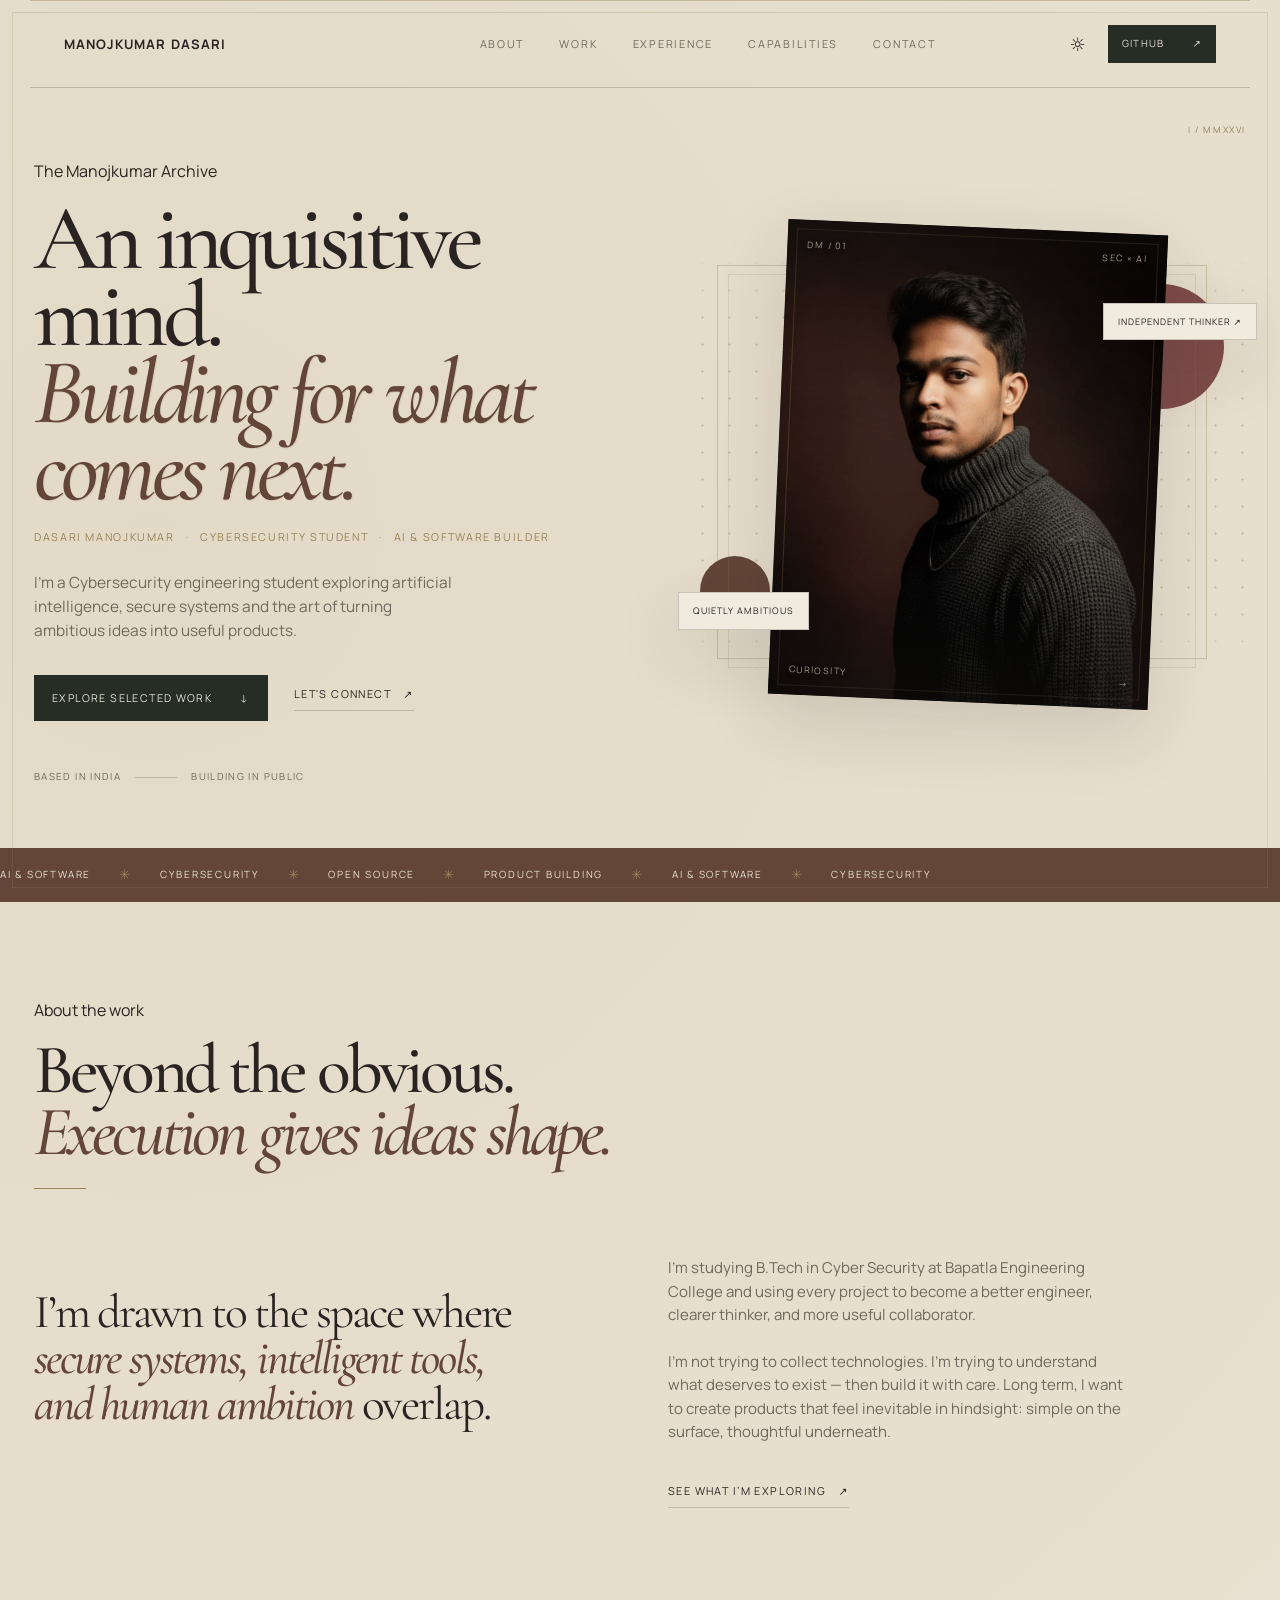
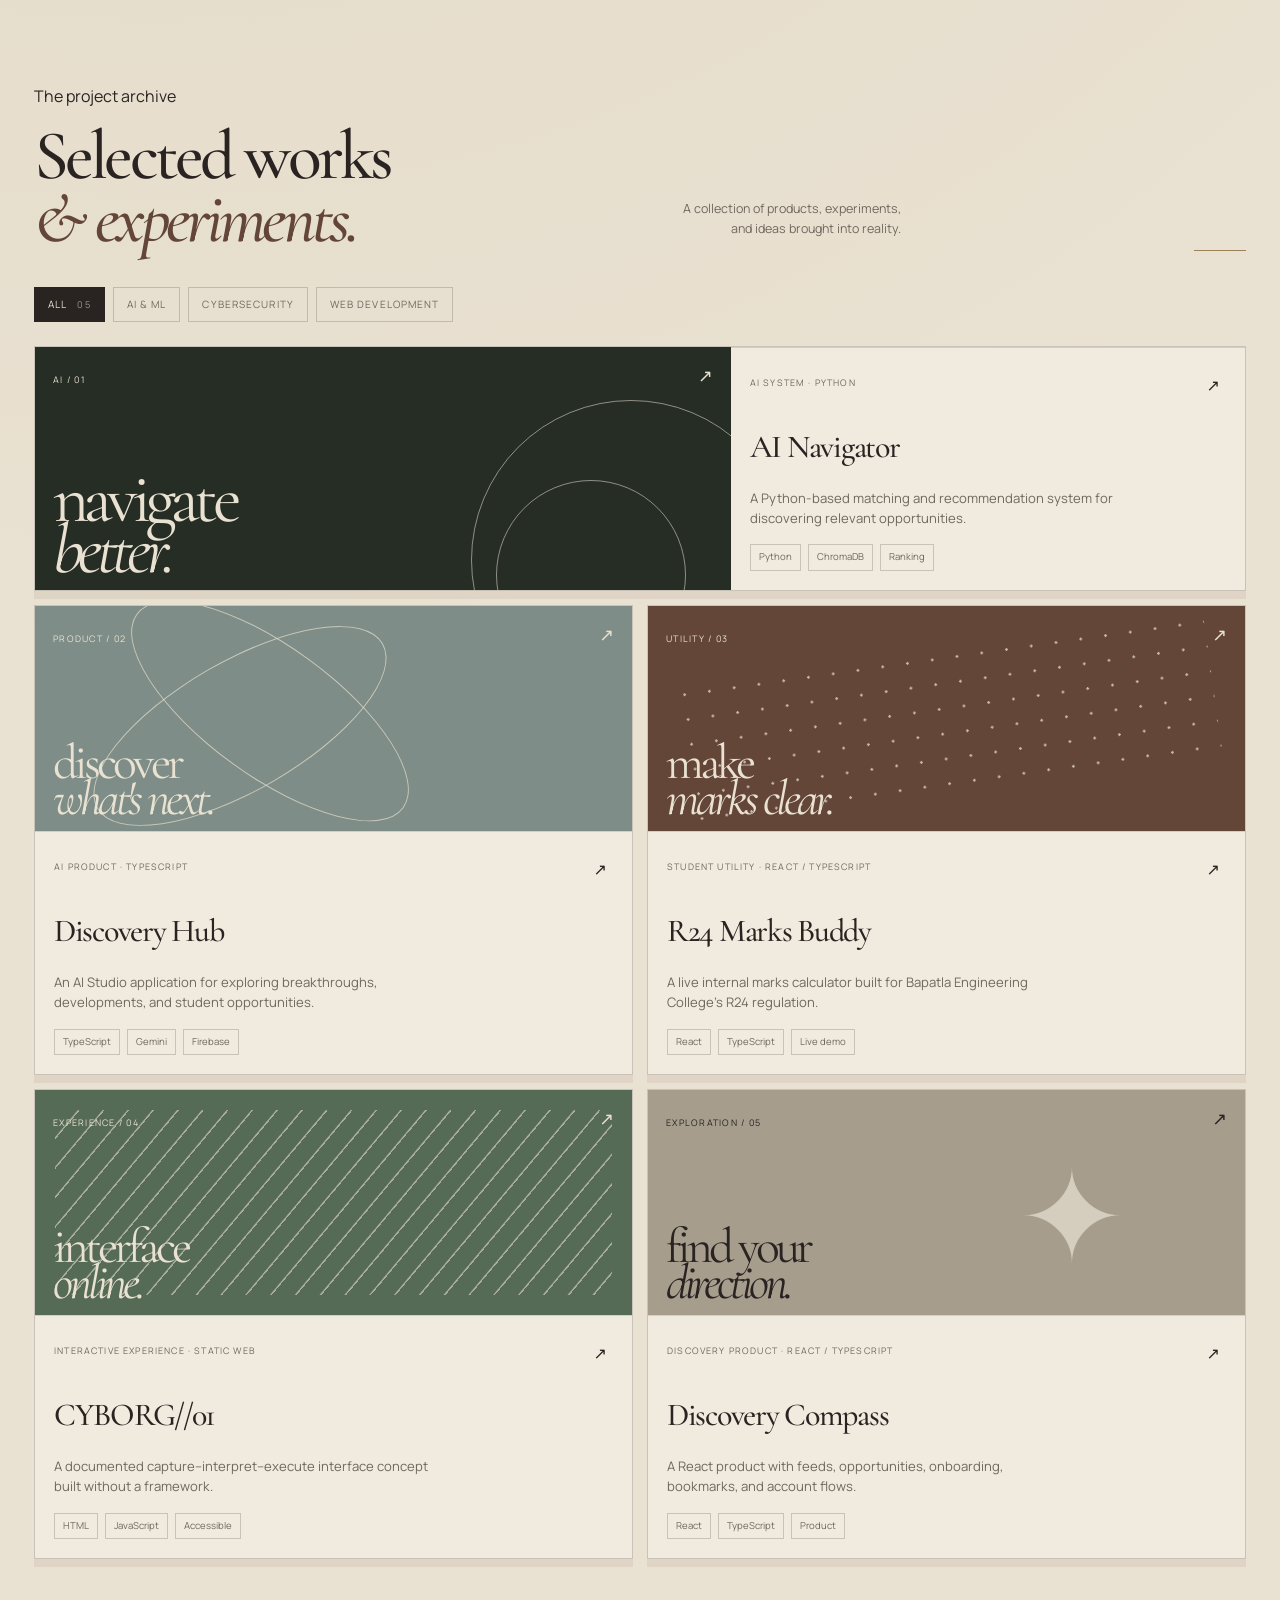
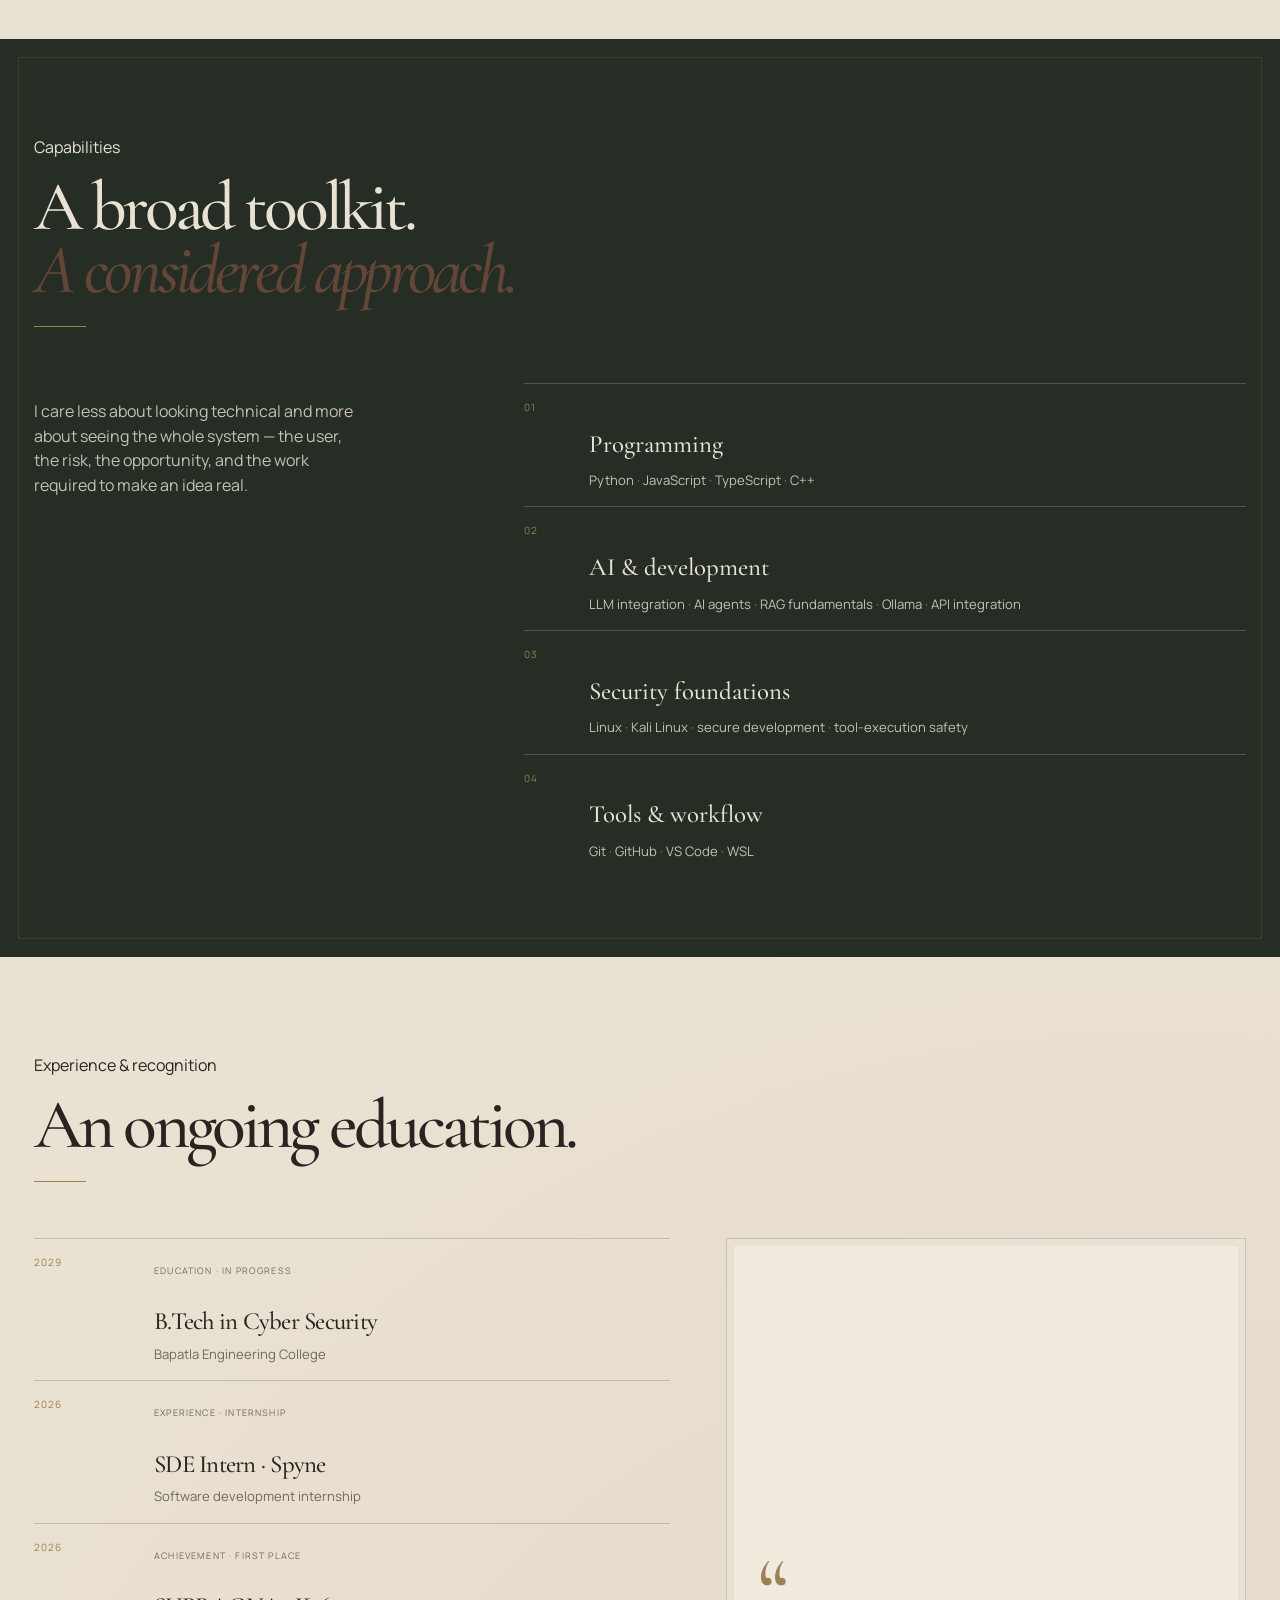
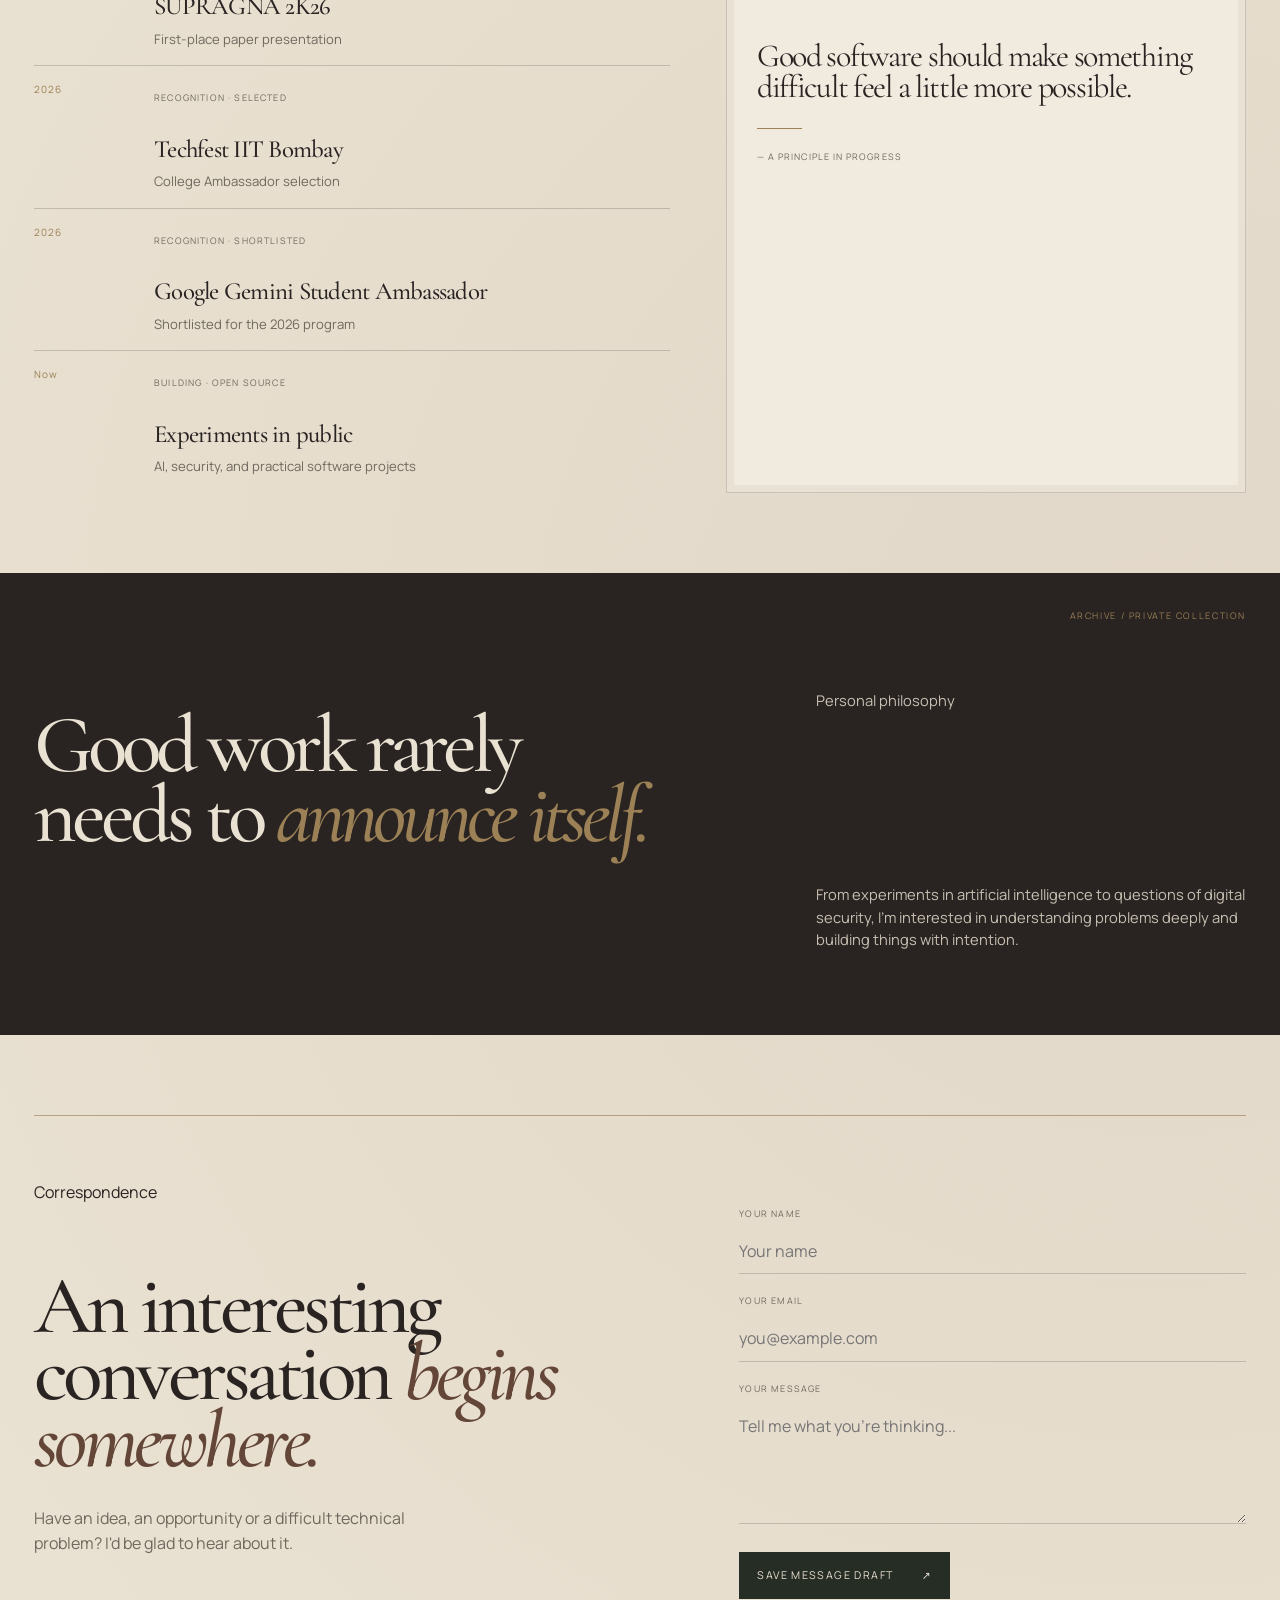
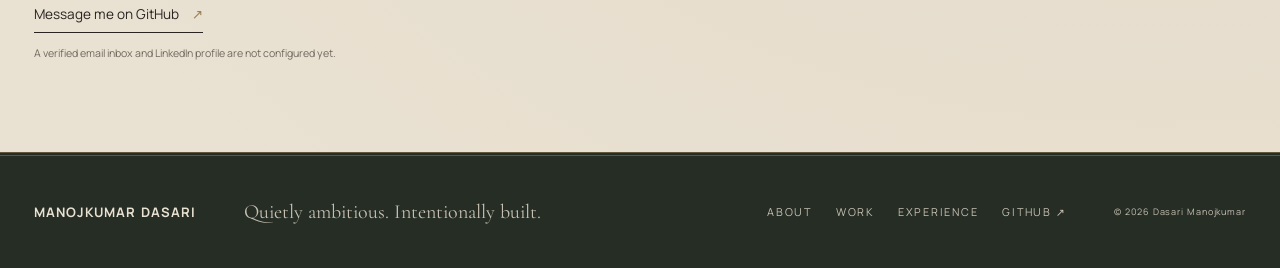
==== commit 4a94c212: "Use full name wordmark Co-authored-by: Copilot App <223556219+Copilot@users.noreply.github.com>" ====
--- a/index.html
+++ b/index.html
@@ -24,7 +24,7 @@
   <body>
     <a class="skip-link" href="#main">Skip to content</a>
     <header class="site-header">
-      <a class="brand" href="#top" aria-label="Dasari Manojkumar home"><span>DM</span><em>.</em></a>
+      <a class="brand" href="#top" aria-label="ManojKumar Dasari home">ManojKumar Dasari</a>
       <nav class="desktop-nav" aria-label="Primary navigation">
         <a href="#about">About</a><a href="#work">Work</a><a href="#journey">Experience</a><a href="#skills">Capabilities</a><a href="#contact">Contact</a>
       </nav>
@@ -126,7 +126,7 @@
       </section>
     </main>
 
-    <footer class="site-footer"><div class="section-shell footer-inner"><a class="brand" href="#top"><span>DM</span><em>.</em></a><p>Quietly ambitious. Intentionally built.</p><div class="footer-links"><a href="#about">About</a><a href="#work">Work</a><a href="#journey">Experience</a><a href="https://github.com/DevMatrix-cell" target="_blank" rel="noreferrer">GitHub ↗</a></div><small>© <span id="year"></span> Dasari Manojkumar</small></div></footer>
+    <footer class="site-footer"><div class="section-shell footer-inner"><a class="brand" href="#top">ManojKumar Dasari</a><p>Quietly ambitious. Intentionally built.</p><div class="footer-links"><a href="#about">About</a><a href="#work">Work</a><a href="#journey">Experience</a><a href="https://github.com/DevMatrix-cell" target="_blank" rel="noreferrer">GitHub ↗</a></div><small>© <span id="year"></span> Dasari Manojkumar</small></div></footer>
     <dialog class="project-dialog" id="project-dialog"><button class="dialog-close" id="dialog-close" aria-label="Close project details">×</button><div id="dialog-content"></div></dialog>
     <script src="project-data.js"></script>
     <script src="script.js"></script>
--- a/styles.css
+++ b/styles.css
@@ -76,6 +76,9 @@
   .project-art{min-height:205px}
   .archive-band{padding:4rem 0}
 }
+
+/* Full name wordmark for clearer personal identity. */
+.brand{font-family:Manrope,system-ui,sans-serif;font-size:.82rem;font-weight:700;letter-spacing:.08em;text-transform:uppercase;white-space:nowrap}
 
 /* Refined scale: a quieter headline system and closer editorial groupings. */
 .hero{gap:2.5rem}
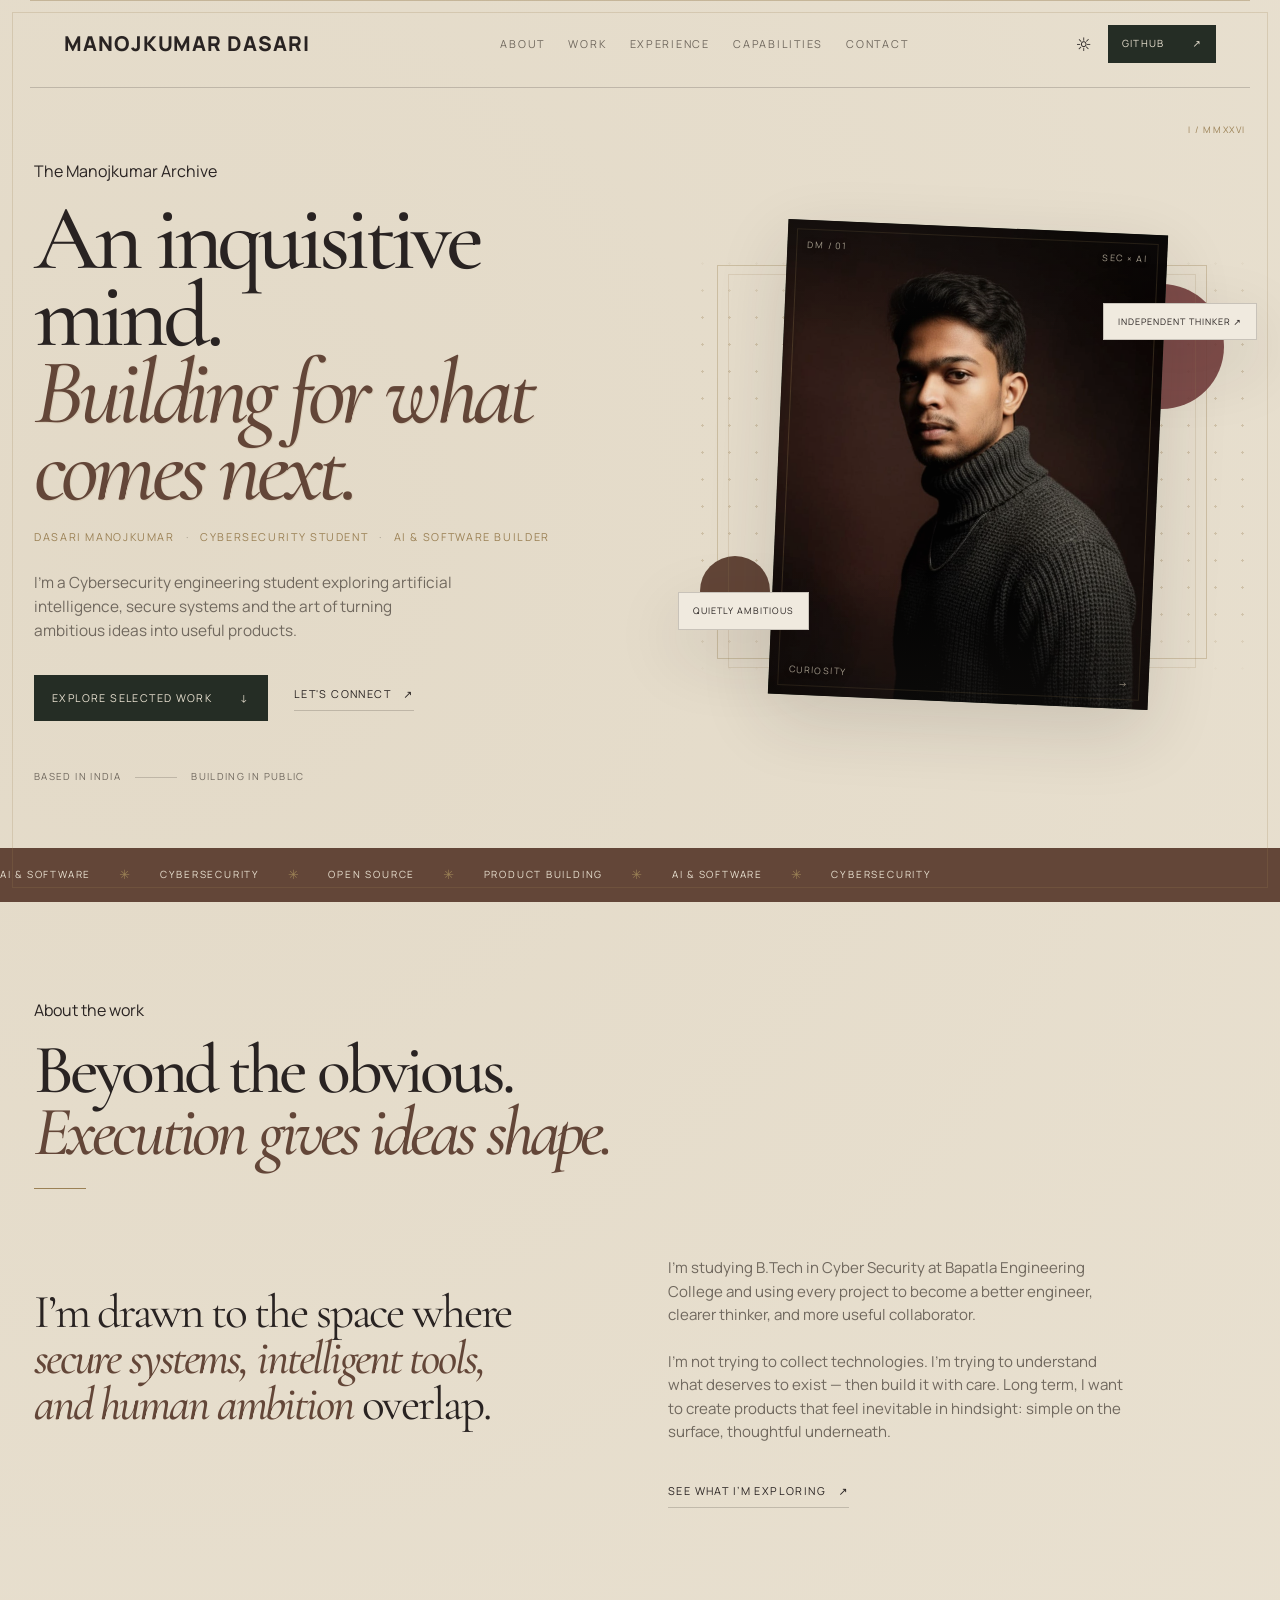
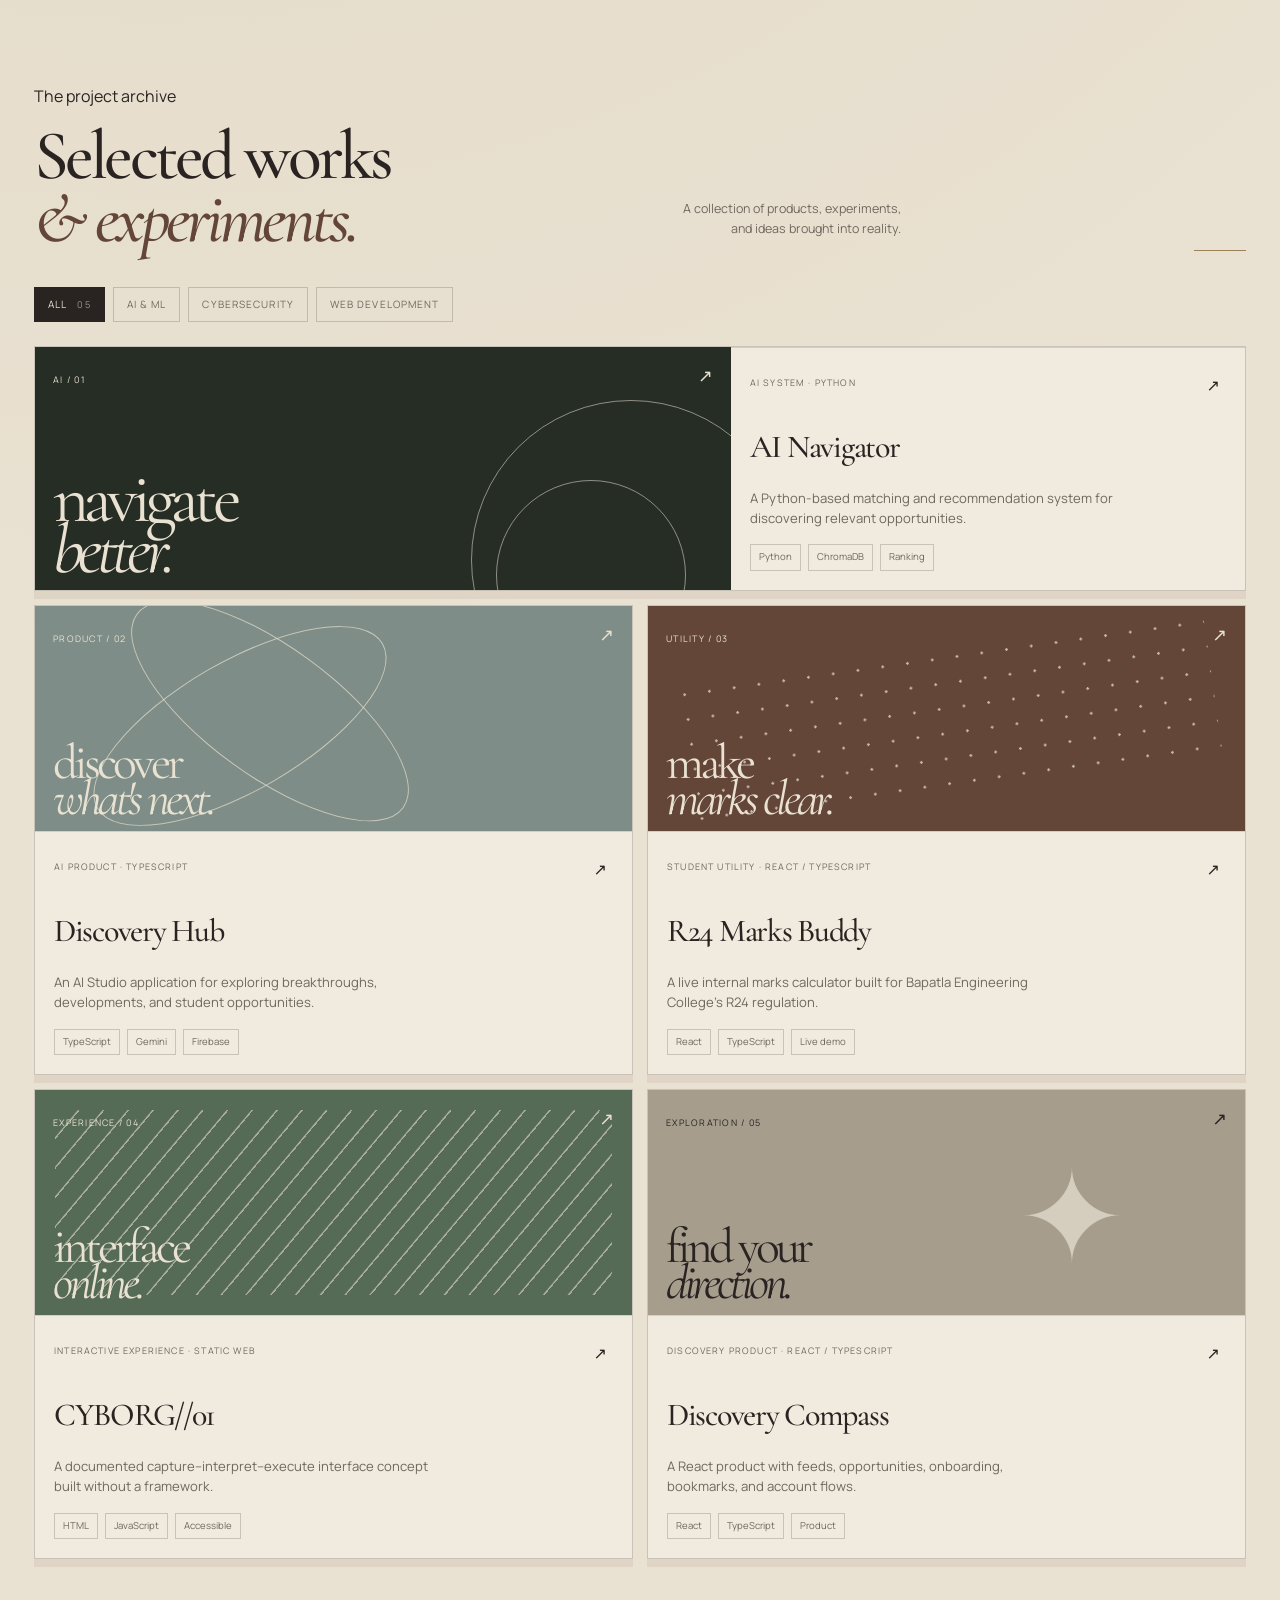
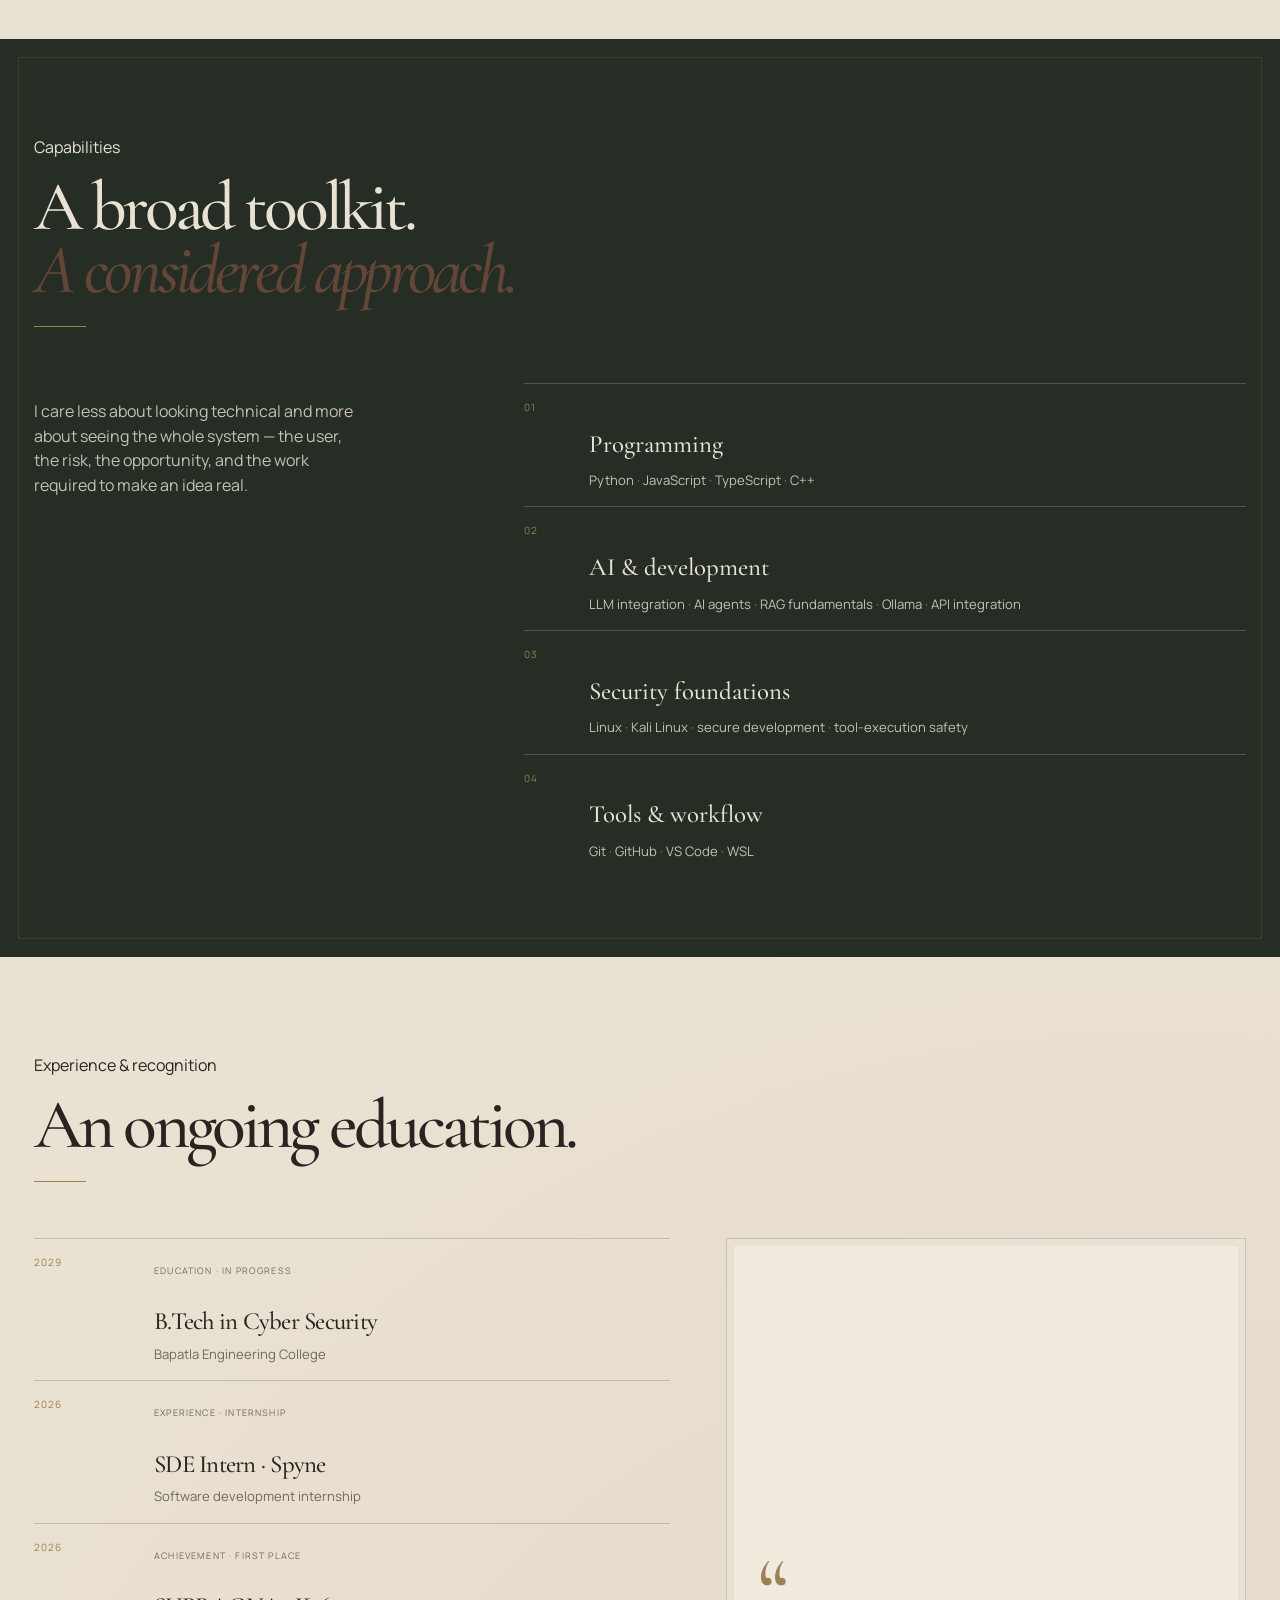
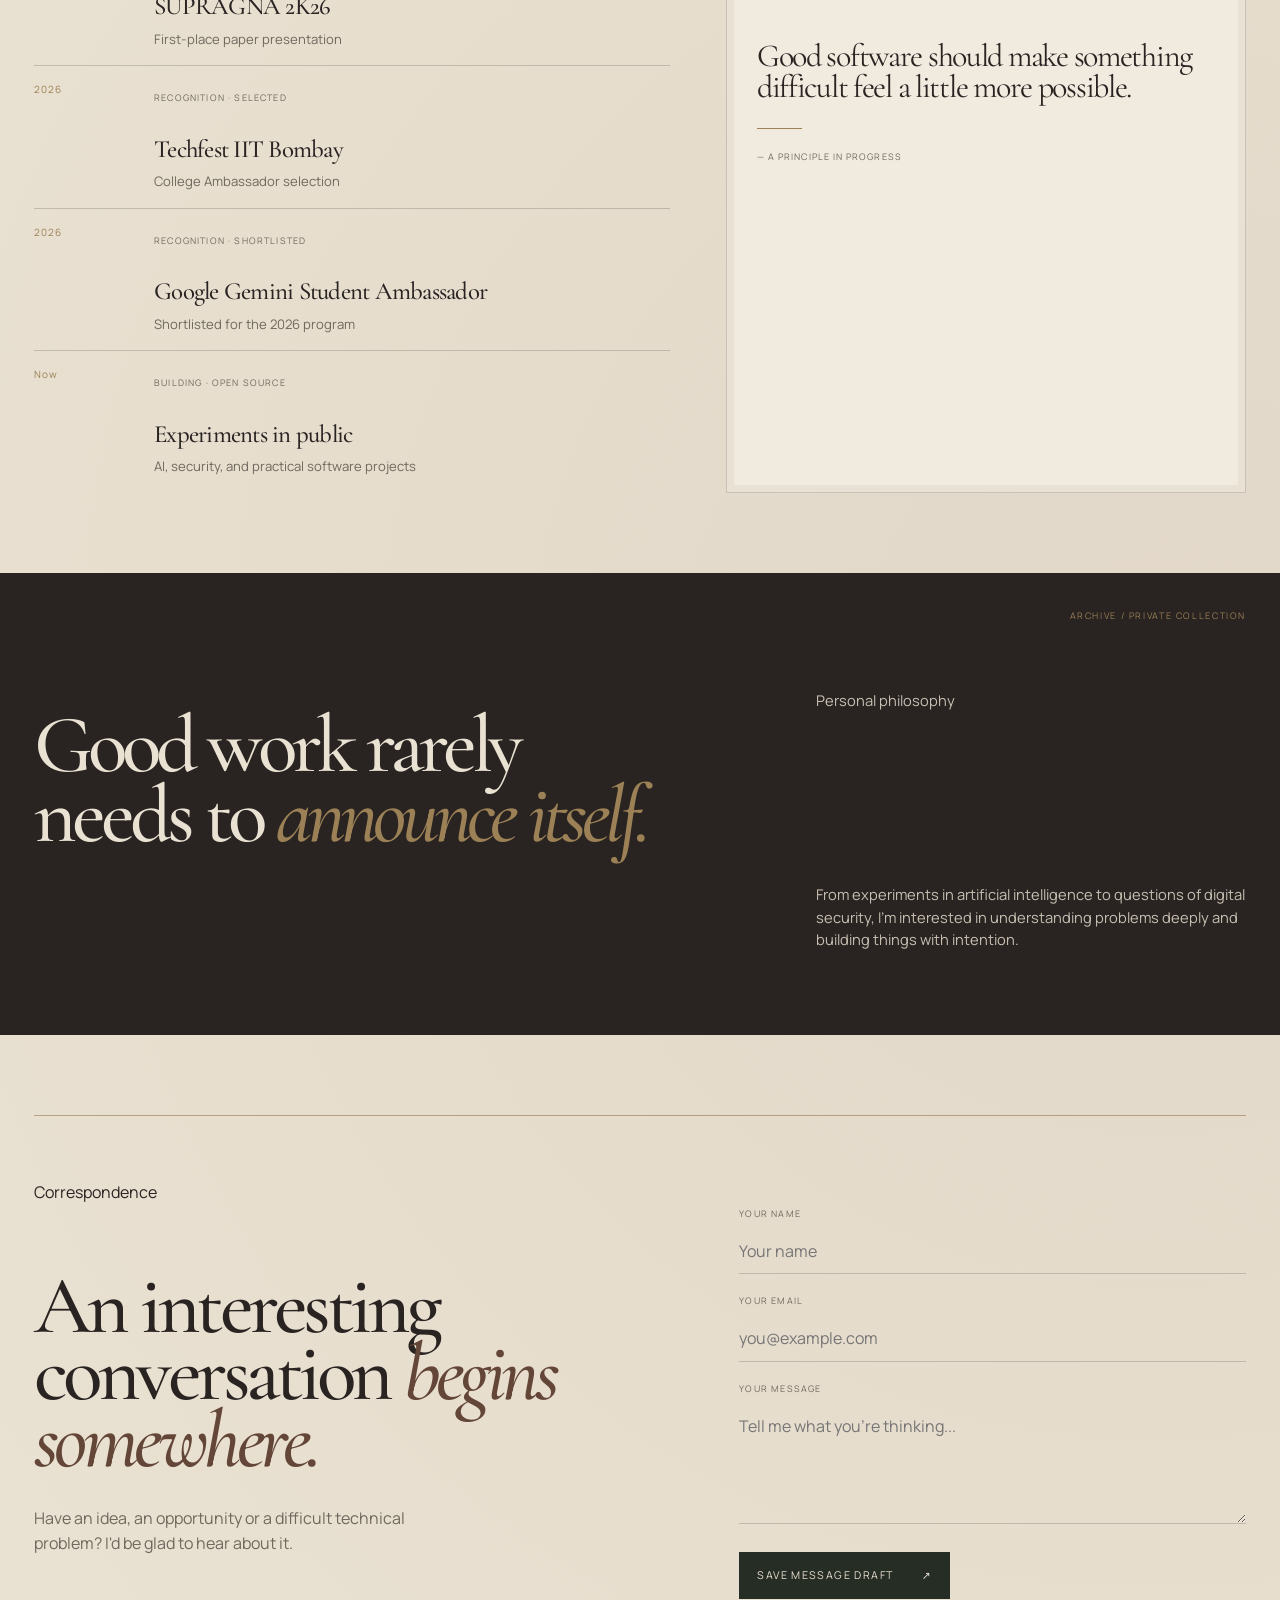
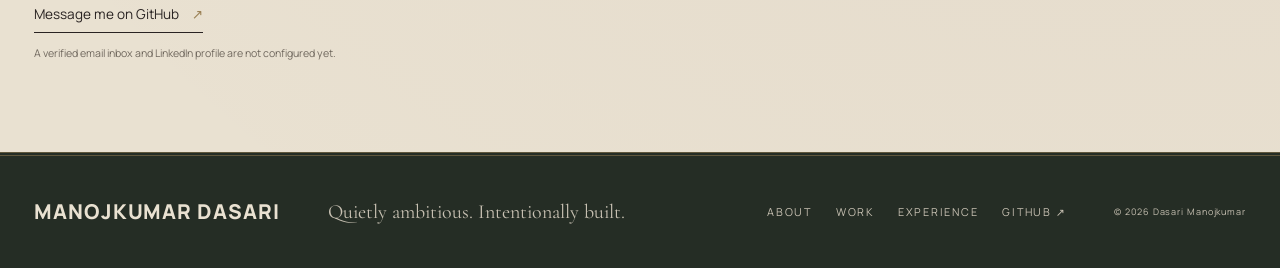
==== commit 4ced3804: "Enlarge uppercase name wordmark Co-authored-by: Copilot App <223556219+Copilot@users.noreply.github." ====
--- a/index.html
+++ b/index.html
@@ -24,7 +24,7 @@
   <body>
     <a class="skip-link" href="#main">Skip to content</a>
     <header class="site-header">
-      <a class="brand" href="#top" aria-label="ManojKumar Dasari home">ManojKumar Dasari</a>
+      <a class="brand" href="#top" aria-label="Manojkumar Dasari home">MANOJKUMAR DASARI</a>
       <nav class="desktop-nav" aria-label="Primary navigation">
         <a href="#about">About</a><a href="#work">Work</a><a href="#journey">Experience</a><a href="#skills">Capabilities</a><a href="#contact">Contact</a>
       </nav>
@@ -126,7 +126,7 @@
       </section>
     </main>
 
-    <footer class="site-footer"><div class="section-shell footer-inner"><a class="brand" href="#top">ManojKumar Dasari</a><p>Quietly ambitious. Intentionally built.</p><div class="footer-links"><a href="#about">About</a><a href="#work">Work</a><a href="#journey">Experience</a><a href="https://github.com/DevMatrix-cell" target="_blank" rel="noreferrer">GitHub ↗</a></div><small>© <span id="year"></span> Dasari Manojkumar</small></div></footer>
+    <footer class="site-footer"><div class="section-shell footer-inner"><a class="brand" href="#top">MANOJKUMAR DASARI</a><p>Quietly ambitious. Intentionally built.</p><div class="footer-links"><a href="#about">About</a><a href="#work">Work</a><a href="#journey">Experience</a><a href="https://github.com/DevMatrix-cell" target="_blank" rel="noreferrer">GitHub ↗</a></div><small>© <span id="year"></span> Dasari Manojkumar</small></div></footer>
     <dialog class="project-dialog" id="project-dialog"><button class="dialog-close" id="dialog-close" aria-label="Close project details">×</button><div id="dialog-content"></div></dialog>
     <script src="project-data.js"></script>
     <script src="script.js"></script>
--- a/styles.css
+++ b/styles.css
@@ -78,7 +78,12 @@
 }
 
 /* Full name wordmark for clearer personal identity. */
-.brand{font-family:Manrope,system-ui,sans-serif;font-size:.82rem;font-weight:700;letter-spacing:.08em;text-transform:uppercase;white-space:nowrap}
+.brand{font-family:Manrope,system-ui,sans-serif;font-size:1.28rem;font-weight:800;letter-spacing:.045em;text-transform:uppercase;white-space:nowrap}
+.desktop-nav{gap:1.45rem;margin-left:2rem}
+.header-actions{gap:8px}
+@media(max-width:1100px) and (min-width:801px){.brand{font-size:1.08rem}.desktop-nav{gap:1rem;margin-left:1rem}.desktop-nav a,.footer-links a{letter-spacing:.12em}.header-actions .button{padding-left:10px;padding-right:10px}}
+@media(max-width:800px){.brand{font-size:1.02rem;letter-spacing:.035em}}
+@media(max-width:520px){.brand{font-size:.86rem;letter-spacing:.025em}}
 
 /* Refined scale: a quieter headline system and closer editorial groupings. */
 .hero{gap:2.5rem}
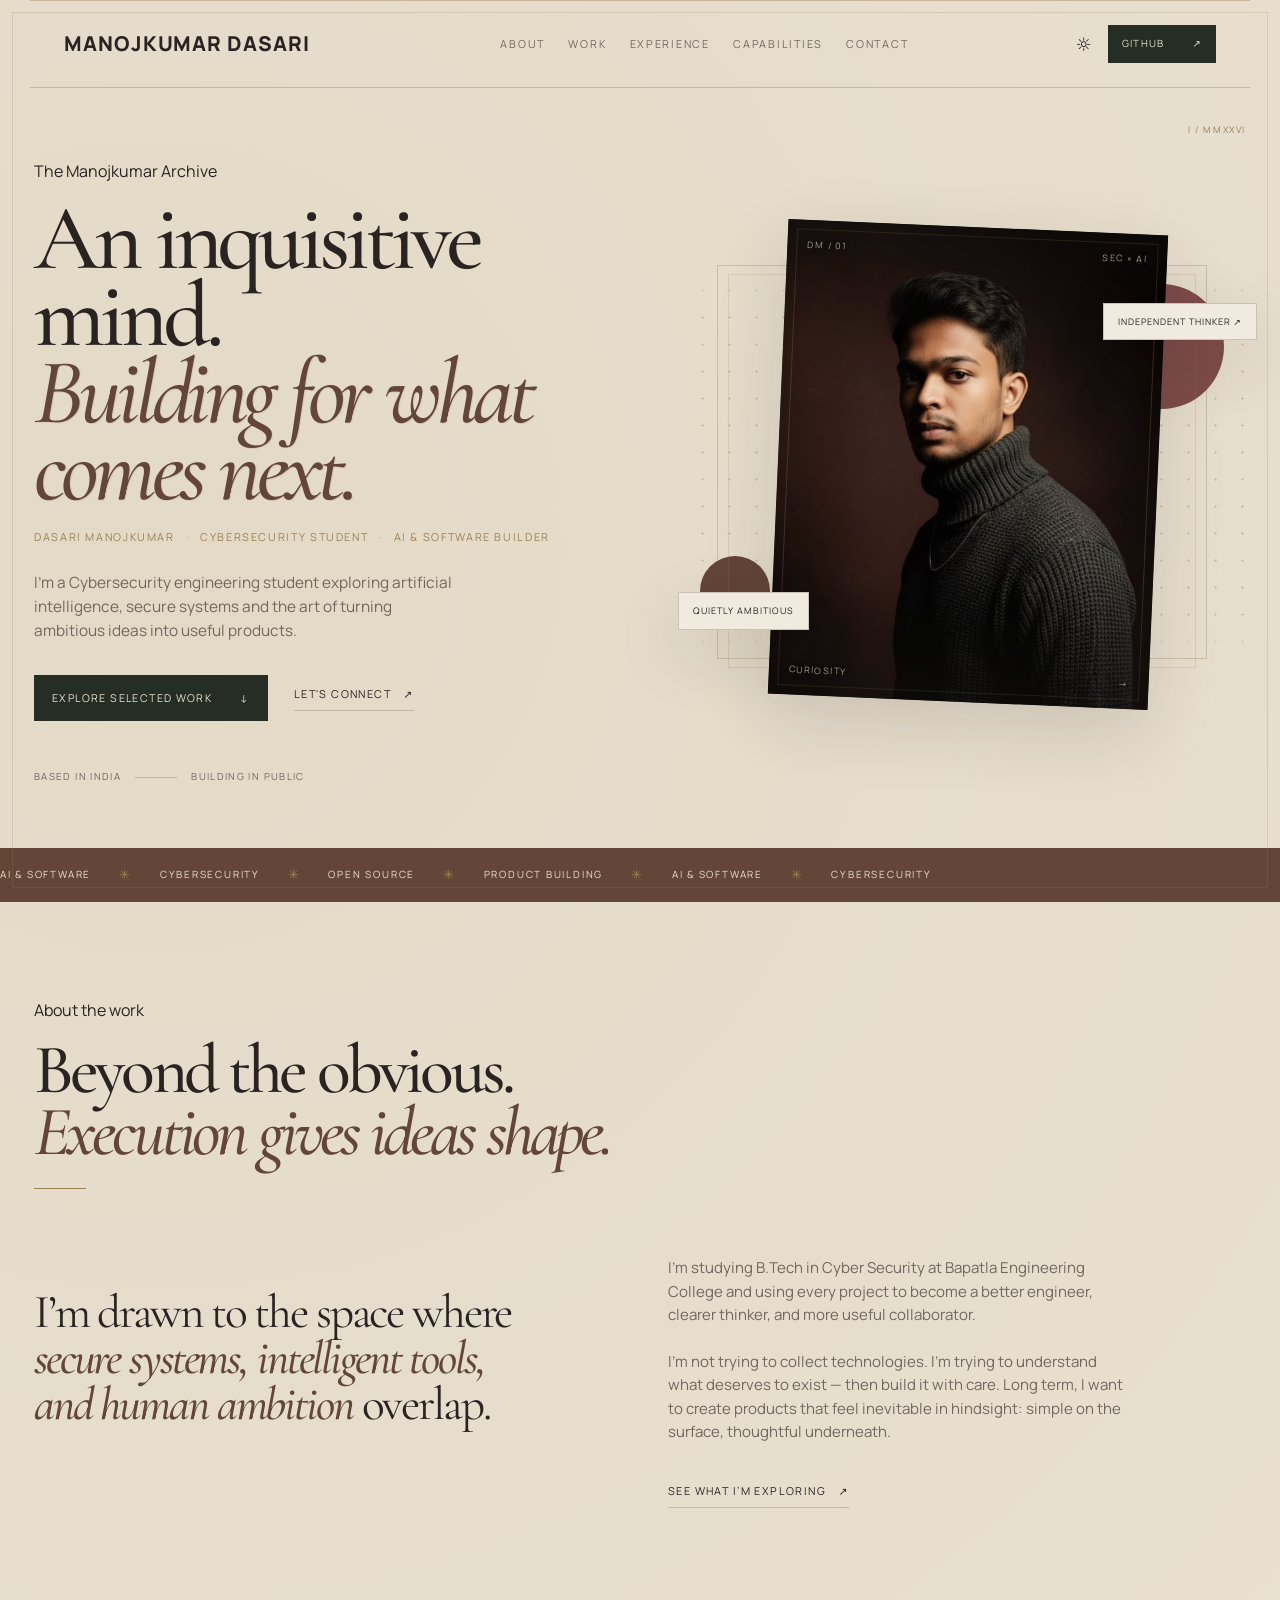
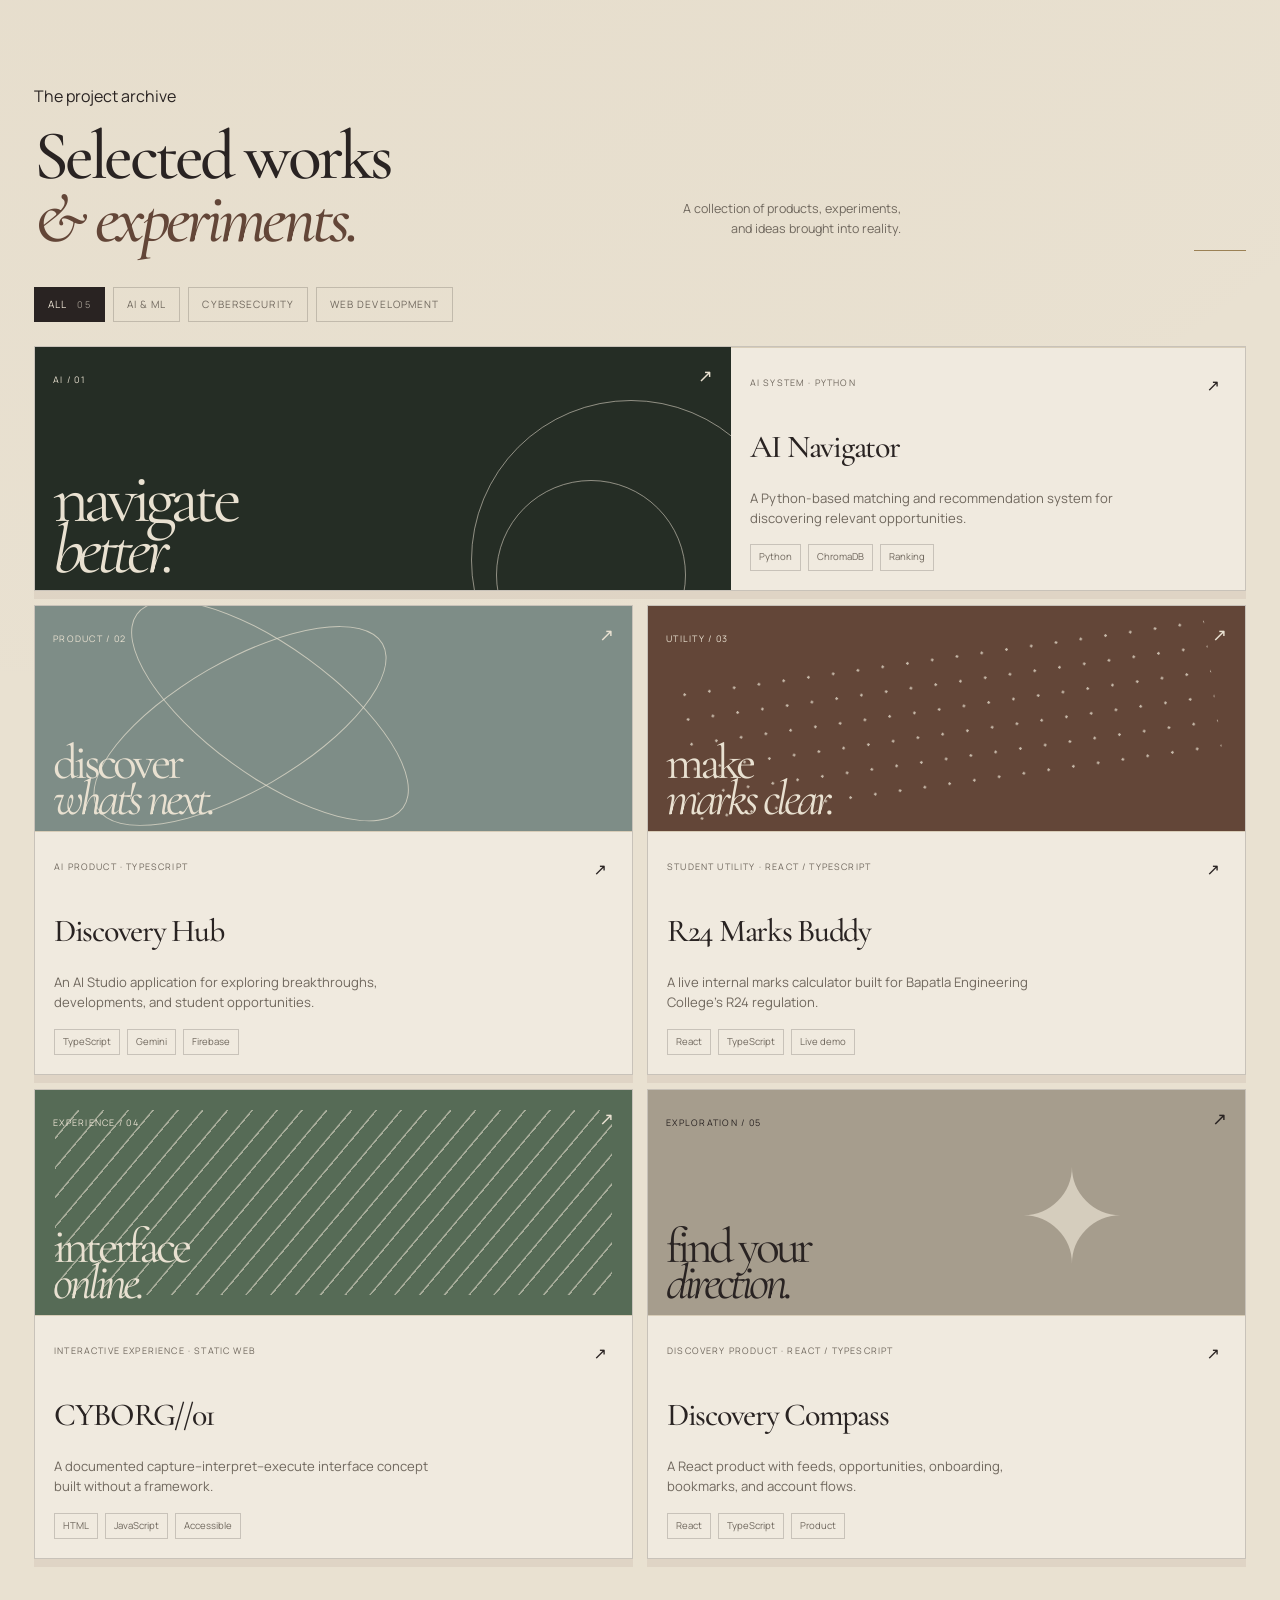
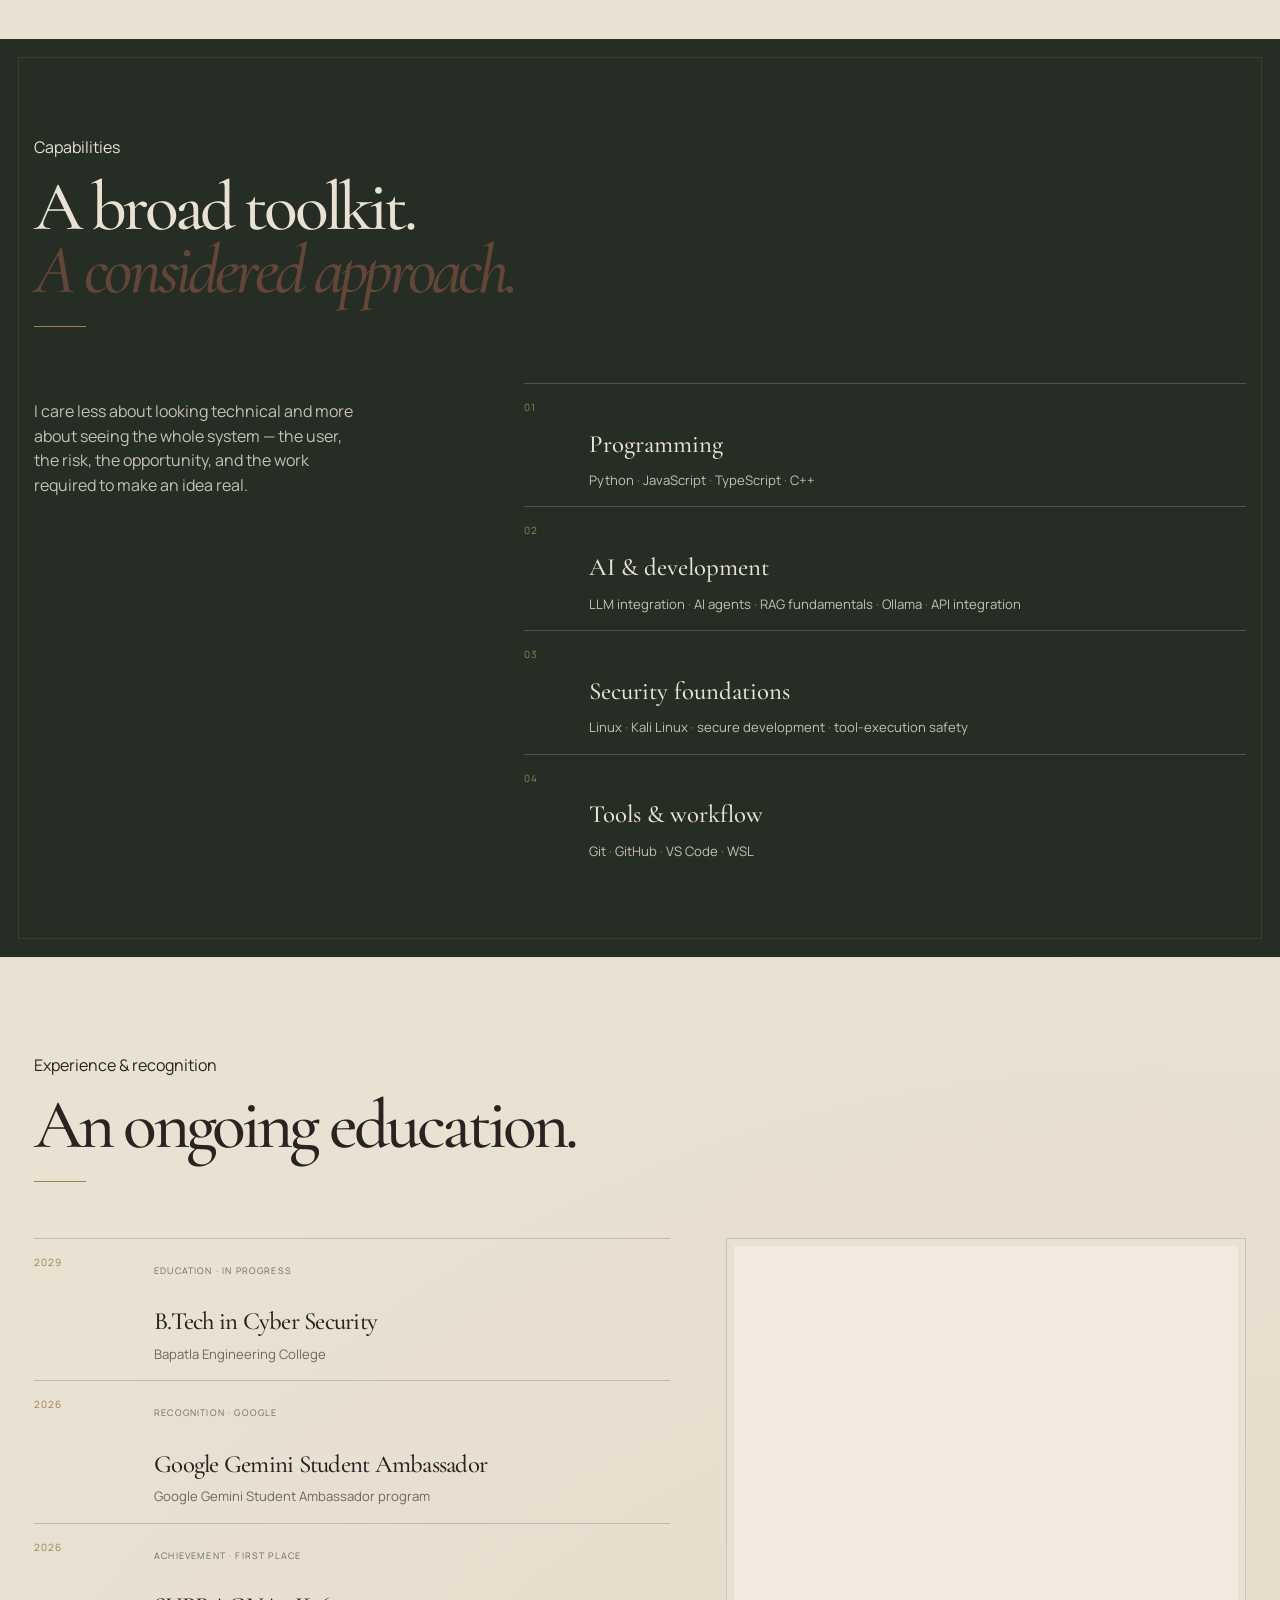
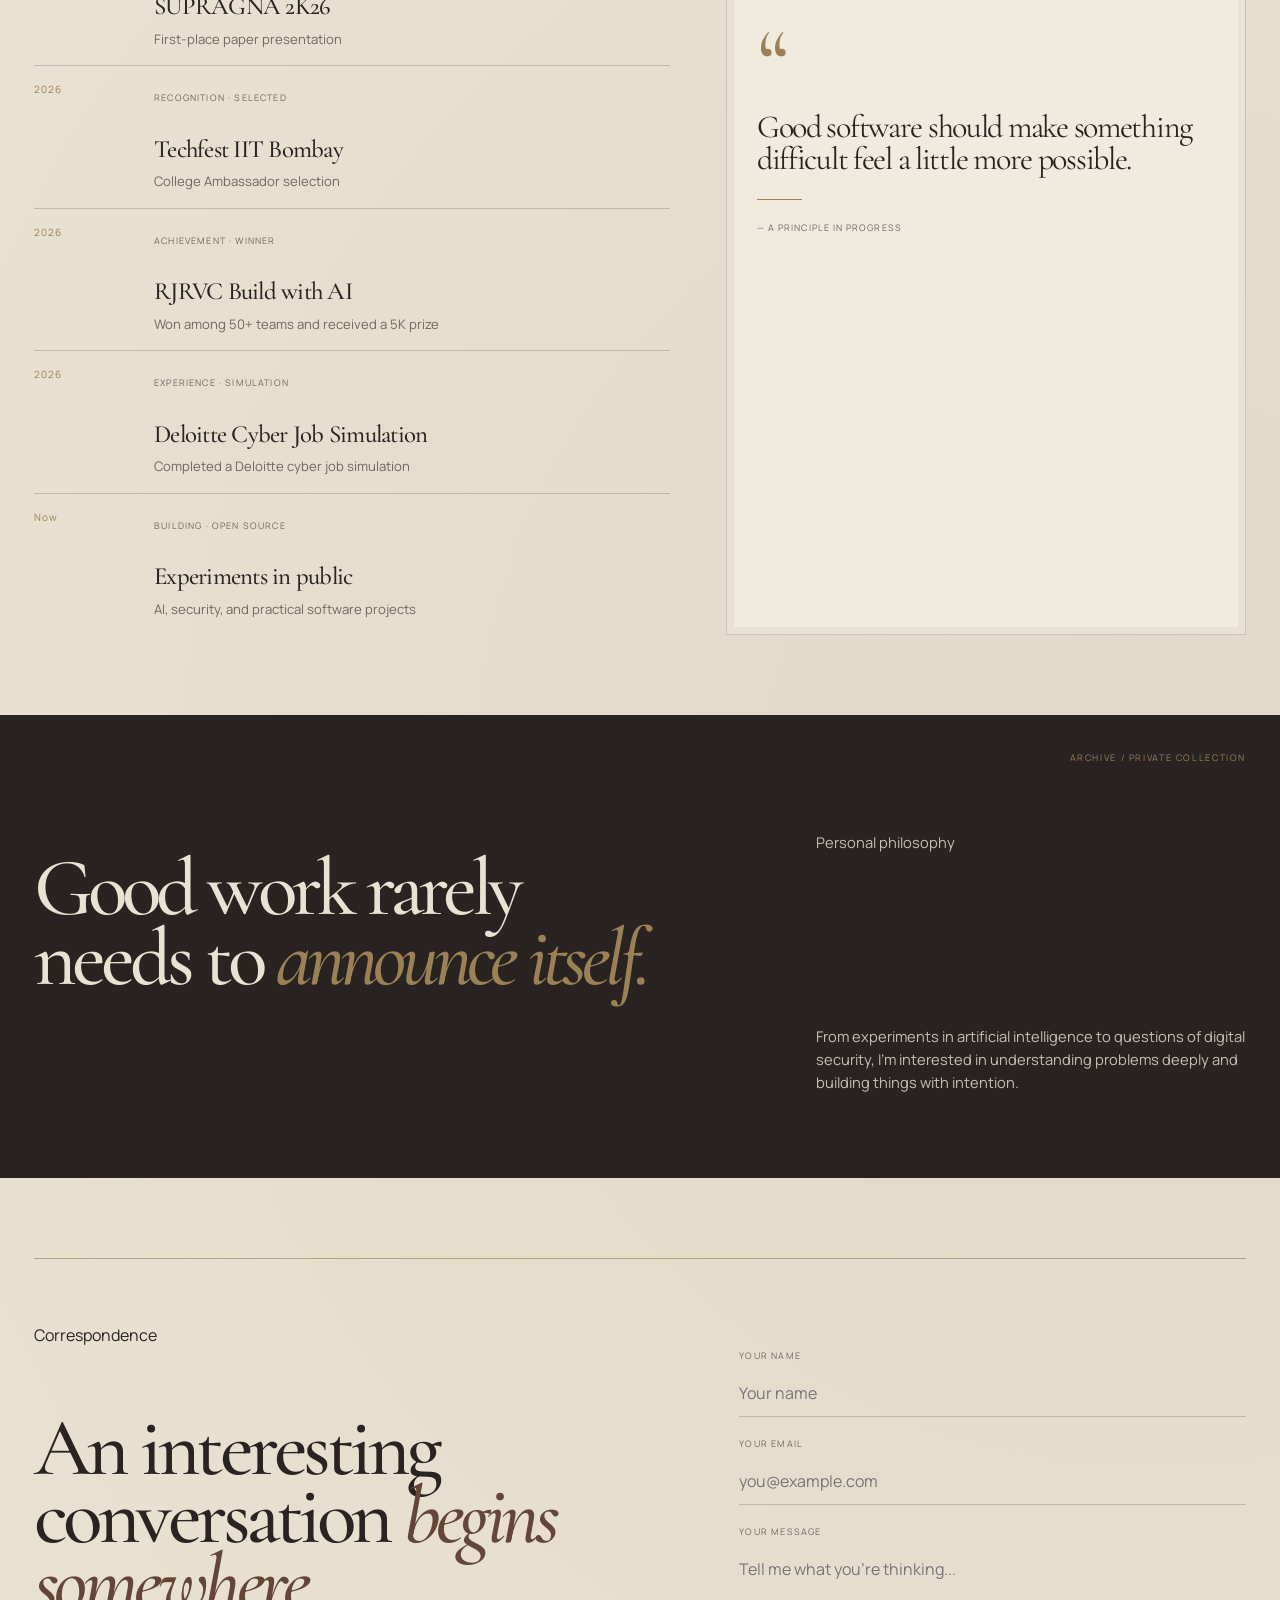
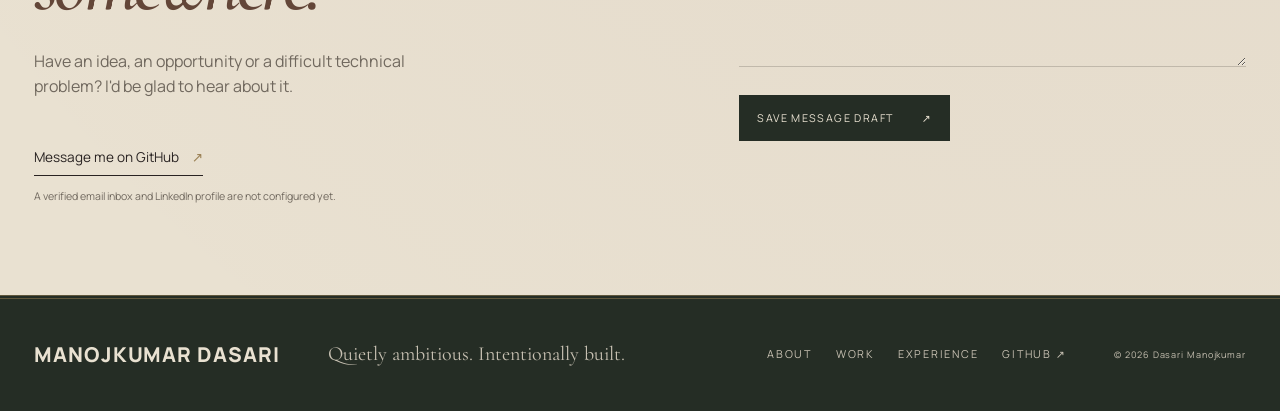
==== commit 4110eba4: "Update recognition timeline Co-authored-by: Copilot App <223556219+Copilot@users.noreply.github.com>" ====
--- a/index.html
+++ b/index.html
@@ -109,10 +109,11 @@
         <div class="journey-grid">
           <div class="timeline reveal">
             <div class="timeline-item"><span class="timeline-year">2029</span><div><p class="timeline-kicker">Education · In progress</p><h3>B.Tech in Cyber Security</h3><p>Bapatla Engineering College</p></div></div>
-            <div class="timeline-item"><span class="timeline-year">2026</span><div><p class="timeline-kicker">Experience · Internship</p><h3>SDE Intern · Spyne</h3><p>Software development internship</p></div></div>
+            <div class="timeline-item"><span class="timeline-year">2026</span><div><p class="timeline-kicker">Recognition · Google</p><h3>Google Gemini Student Ambassador</h3><p>Google Gemini Student Ambassador program</p></div></div>
             <div class="timeline-item"><span class="timeline-year">2026</span><div><p class="timeline-kicker">Achievement · First place</p><h3>SUPRAGNA 2K26</h3><p>First-place paper presentation</p></div></div>
             <div class="timeline-item"><span class="timeline-year">2026</span><div><p class="timeline-kicker">Recognition · Selected</p><h3>Techfest IIT Bombay</h3><p>College Ambassador selection</p></div></div>
-            <div class="timeline-item"><span class="timeline-year">2026</span><div><p class="timeline-kicker">Recognition · Shortlisted</p><h3>Google Gemini Student Ambassador</h3><p>Shortlisted for the 2026 program</p></div></div>
+            <div class="timeline-item"><span class="timeline-year">2026</span><div><p class="timeline-kicker">Achievement · Winner</p><h3>RJRVC Build with AI</h3><p>Won among 50+ teams and received a 5K prize</p></div></div>
+            <div class="timeline-item"><span class="timeline-year">2026</span><div><p class="timeline-kicker">Experience · Simulation</p><h3>Deloitte Cyber Job Simulation</h3><p>Completed a Deloitte cyber job simulation</p></div></div>
             <div class="timeline-item"><span class="timeline-year">Now</span><div><p class="timeline-kicker">Building · Open source</p><h3>Experiments in public</h3><p>AI, security, and practical software projects</p></div></div>
           </div>
           <div class="quote-card reveal delay-1"><span class="quote-mark">“</span><blockquote>Good software should make something difficult feel a little more possible.</blockquote><span class="quote-line"></span><p>— a principle in progress</p></div>
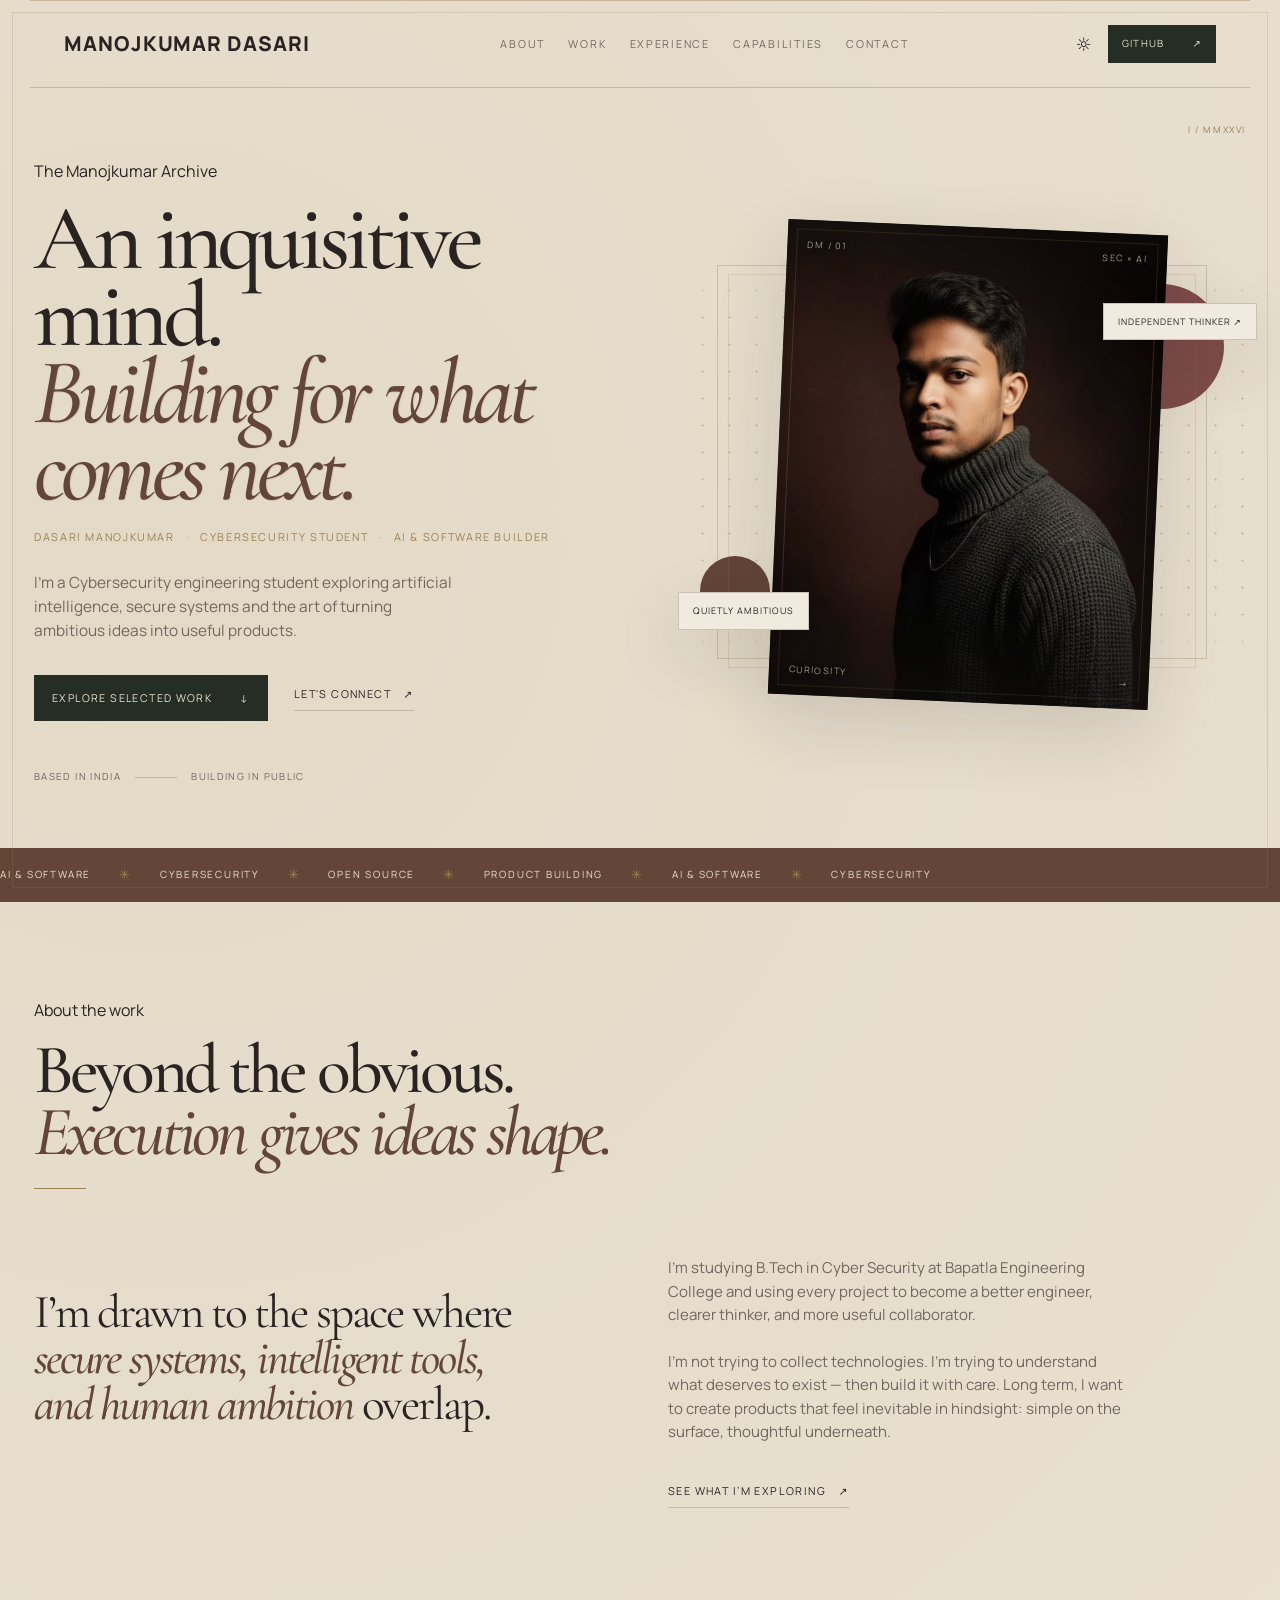
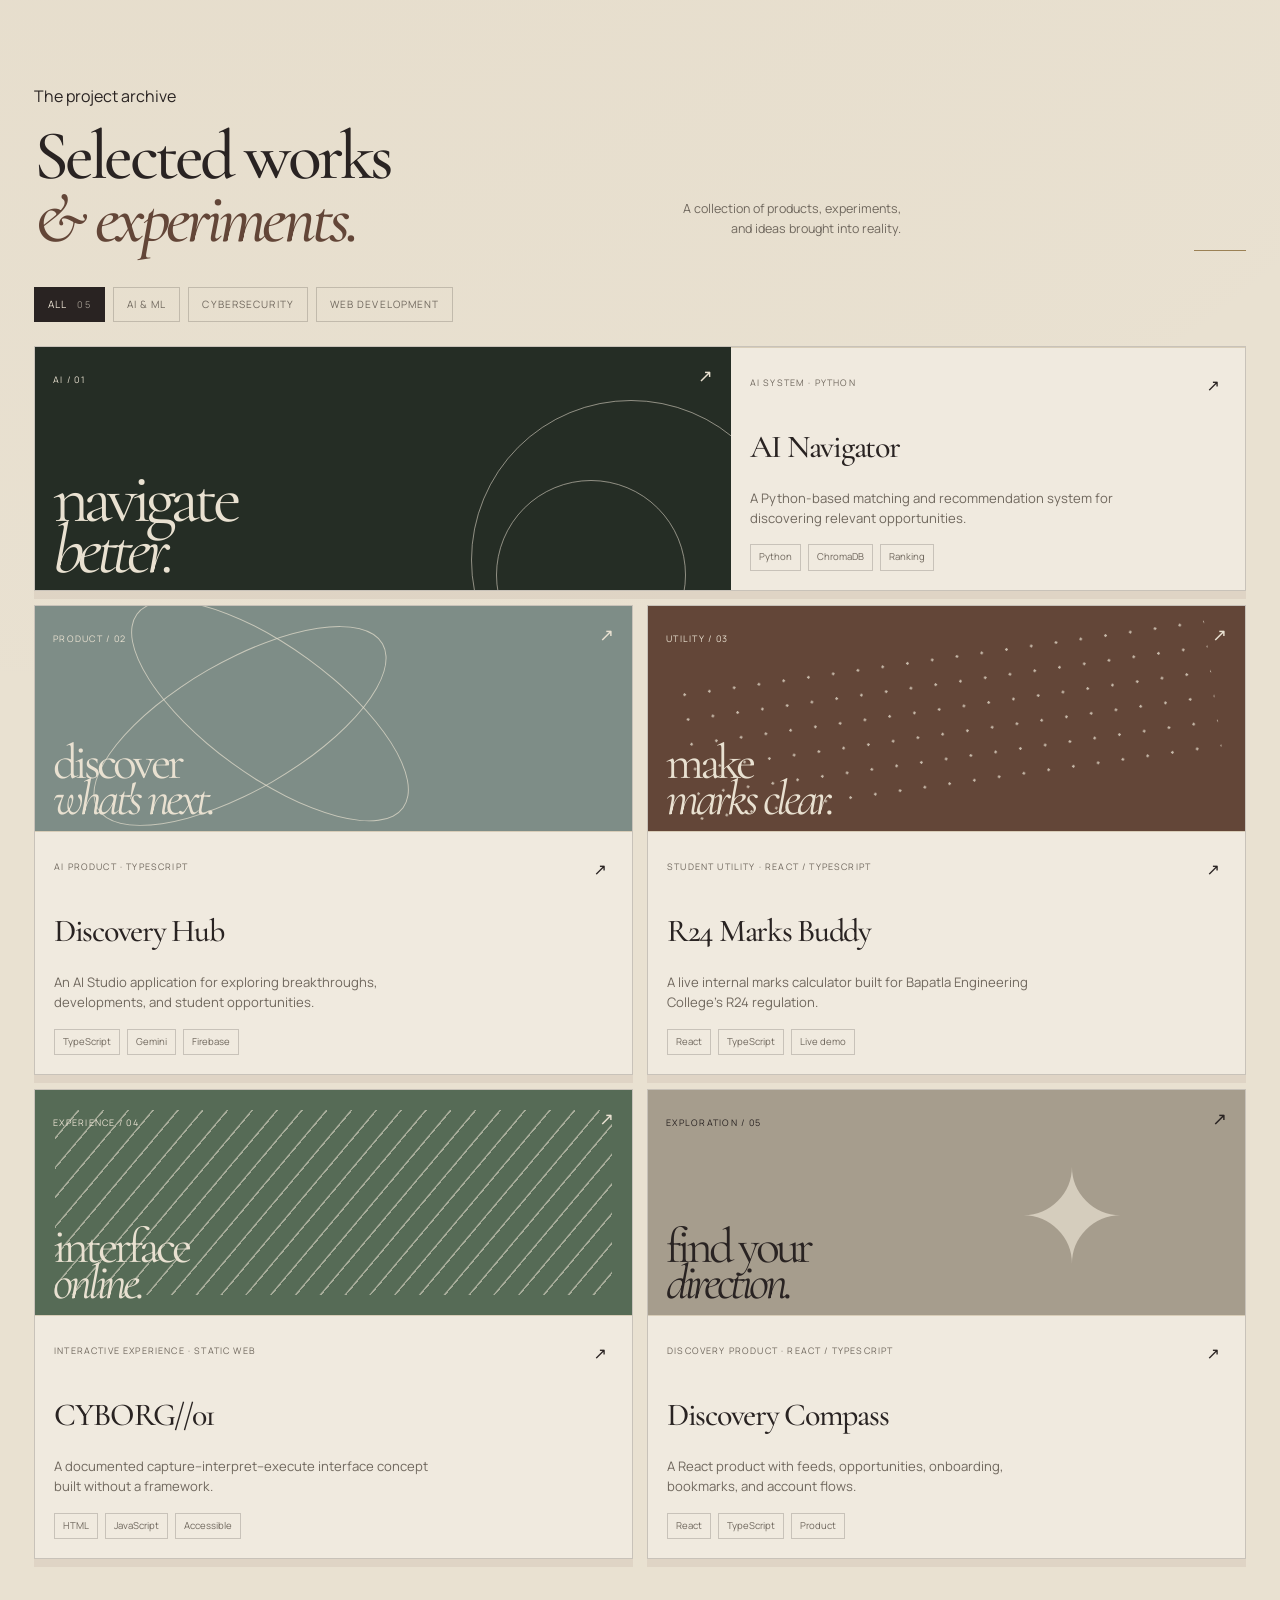
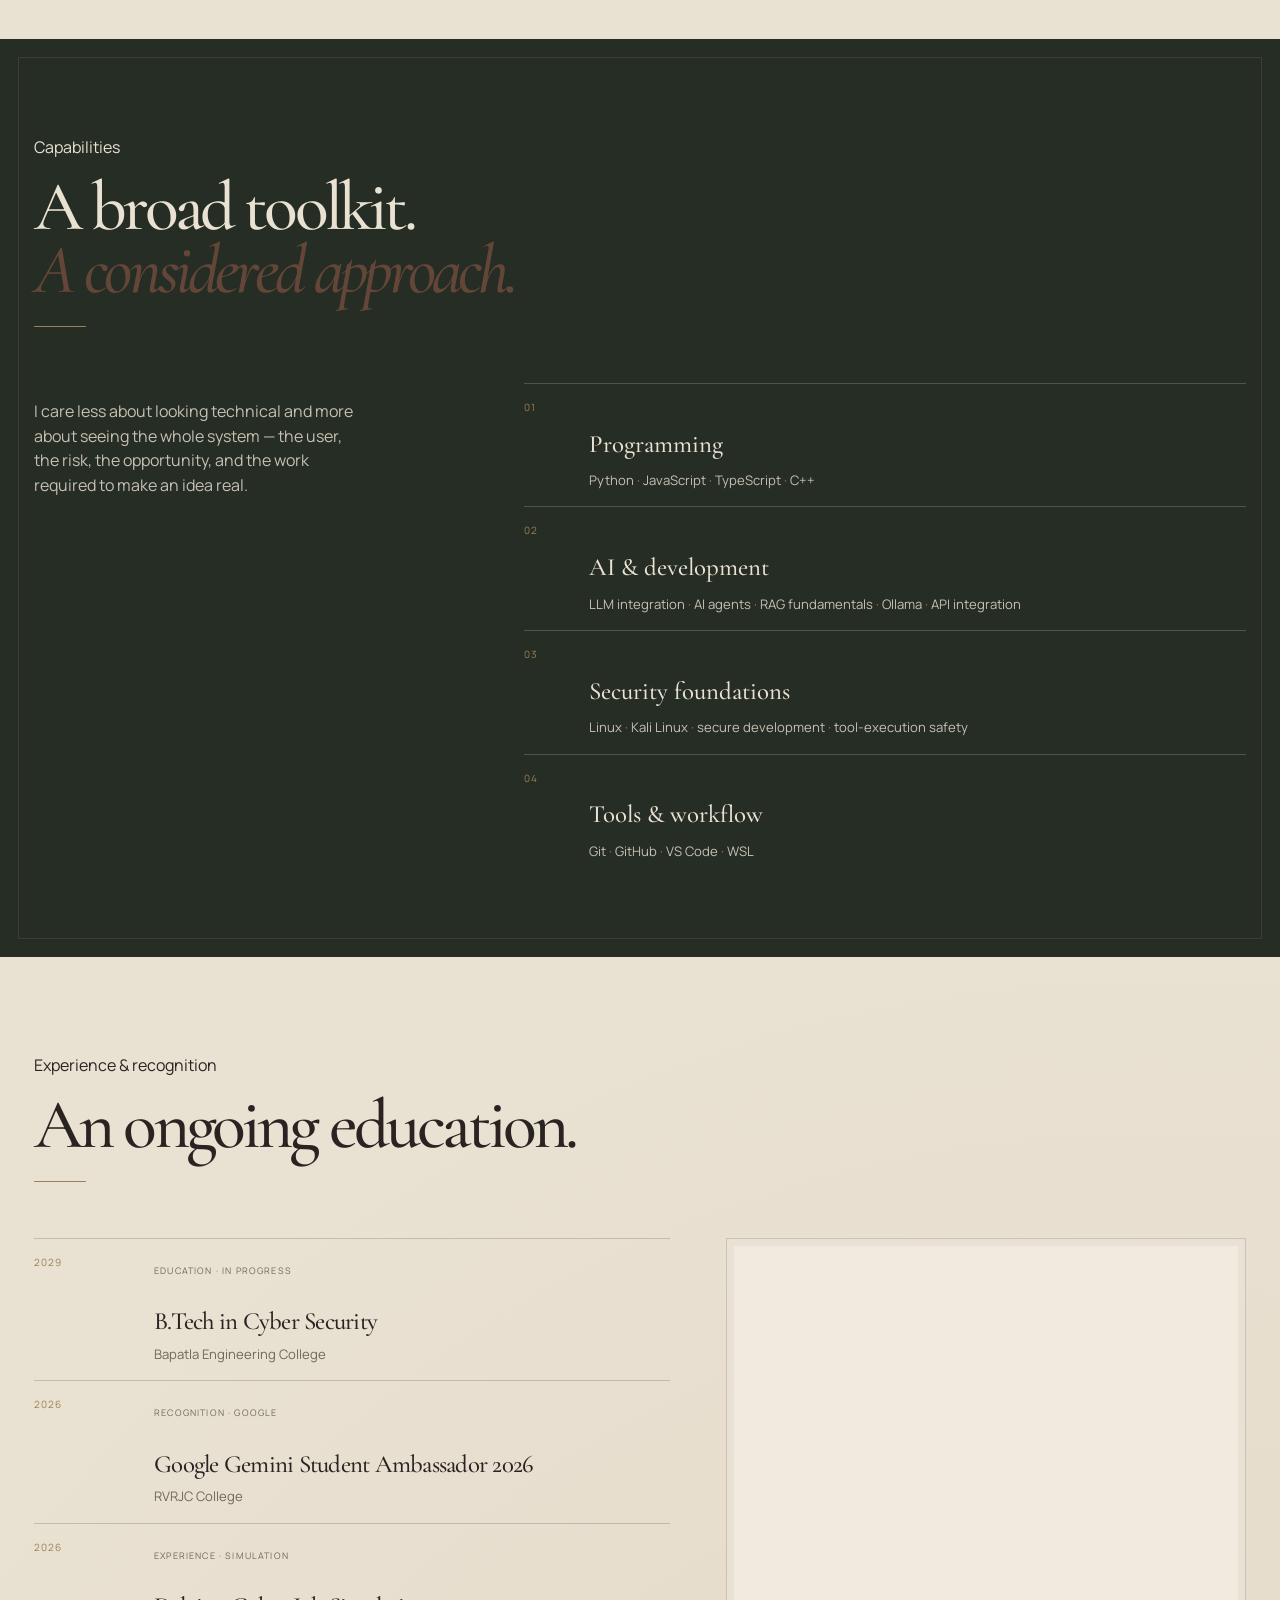
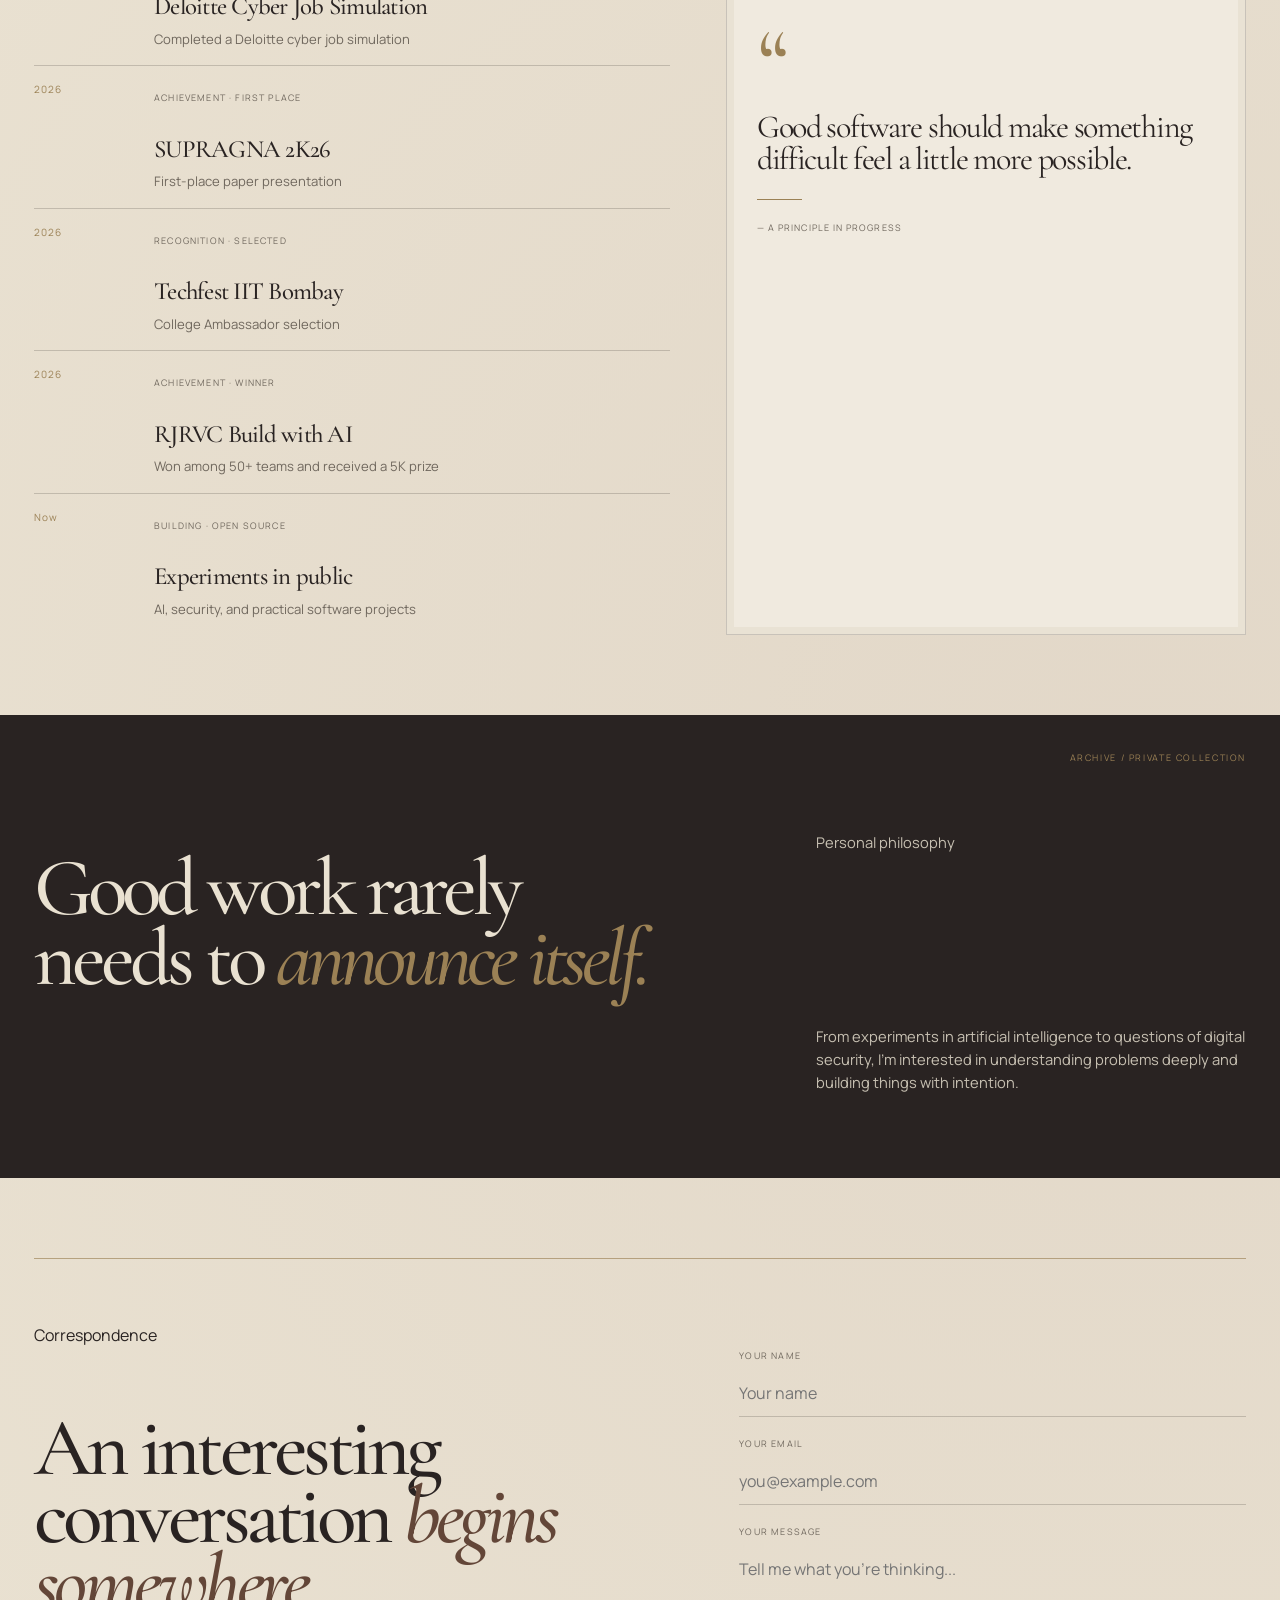
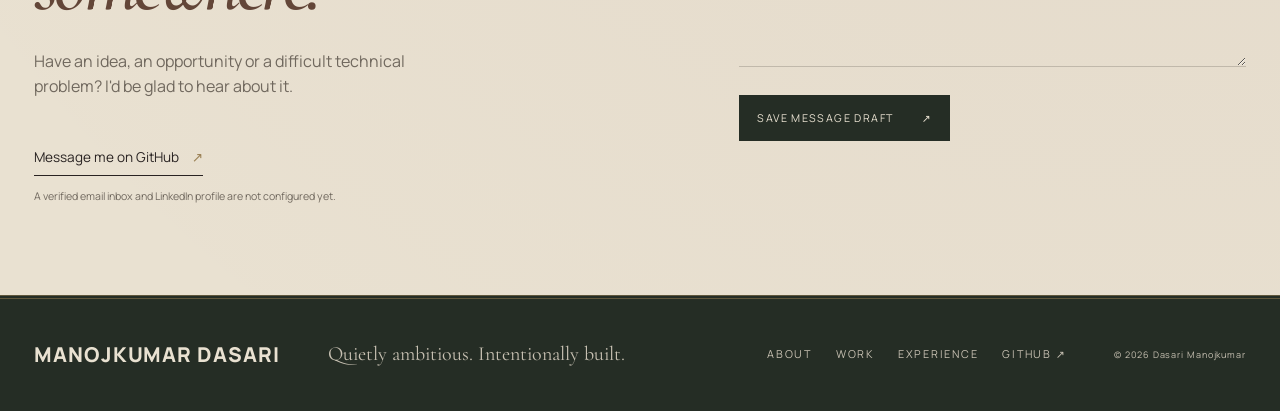
==== commit 4811f14a: "Refine recognition timeline order Co-authored-by: Copilot App <223556219+Copilot@users.noreply.githu" ====
--- a/index.html
+++ b/index.html
@@ -109,11 +109,11 @@
         <div class="journey-grid">
           <div class="timeline reveal">
             <div class="timeline-item"><span class="timeline-year">2029</span><div><p class="timeline-kicker">Education · In progress</p><h3>B.Tech in Cyber Security</h3><p>Bapatla Engineering College</p></div></div>
-            <div class="timeline-item"><span class="timeline-year">2026</span><div><p class="timeline-kicker">Recognition · Google</p><h3>Google Gemini Student Ambassador</h3><p>Google Gemini Student Ambassador program</p></div></div>
+            <div class="timeline-item"><span class="timeline-year">2026</span><div><p class="timeline-kicker">Recognition · Google</p><h3>Google Gemini Student Ambassador 2026</h3><p>RVRJC College</p></div></div>
+            <div class="timeline-item"><span class="timeline-year">2026</span><div><p class="timeline-kicker">Experience · Simulation</p><h3>Deloitte Cyber Job Simulation</h3><p>Completed a Deloitte cyber job simulation</p></div></div>
             <div class="timeline-item"><span class="timeline-year">2026</span><div><p class="timeline-kicker">Achievement · First place</p><h3>SUPRAGNA 2K26</h3><p>First-place paper presentation</p></div></div>
             <div class="timeline-item"><span class="timeline-year">2026</span><div><p class="timeline-kicker">Recognition · Selected</p><h3>Techfest IIT Bombay</h3><p>College Ambassador selection</p></div></div>
             <div class="timeline-item"><span class="timeline-year">2026</span><div><p class="timeline-kicker">Achievement · Winner</p><h3>RJRVC Build with AI</h3><p>Won among 50+ teams and received a 5K prize</p></div></div>
-            <div class="timeline-item"><span class="timeline-year">2026</span><div><p class="timeline-kicker">Experience · Simulation</p><h3>Deloitte Cyber Job Simulation</h3><p>Completed a Deloitte cyber job simulation</p></div></div>
             <div class="timeline-item"><span class="timeline-year">Now</span><div><p class="timeline-kicker">Building · Open source</p><h3>Experiments in public</h3><p>AI, security, and practical software projects</p></div></div>
           </div>
           <div class="quote-card reveal delay-1"><span class="quote-mark">“</span><blockquote>Good software should make something difficult feel a little more possible.</blockquote><span class="quote-line"></span><p>— a principle in progress</p></div>
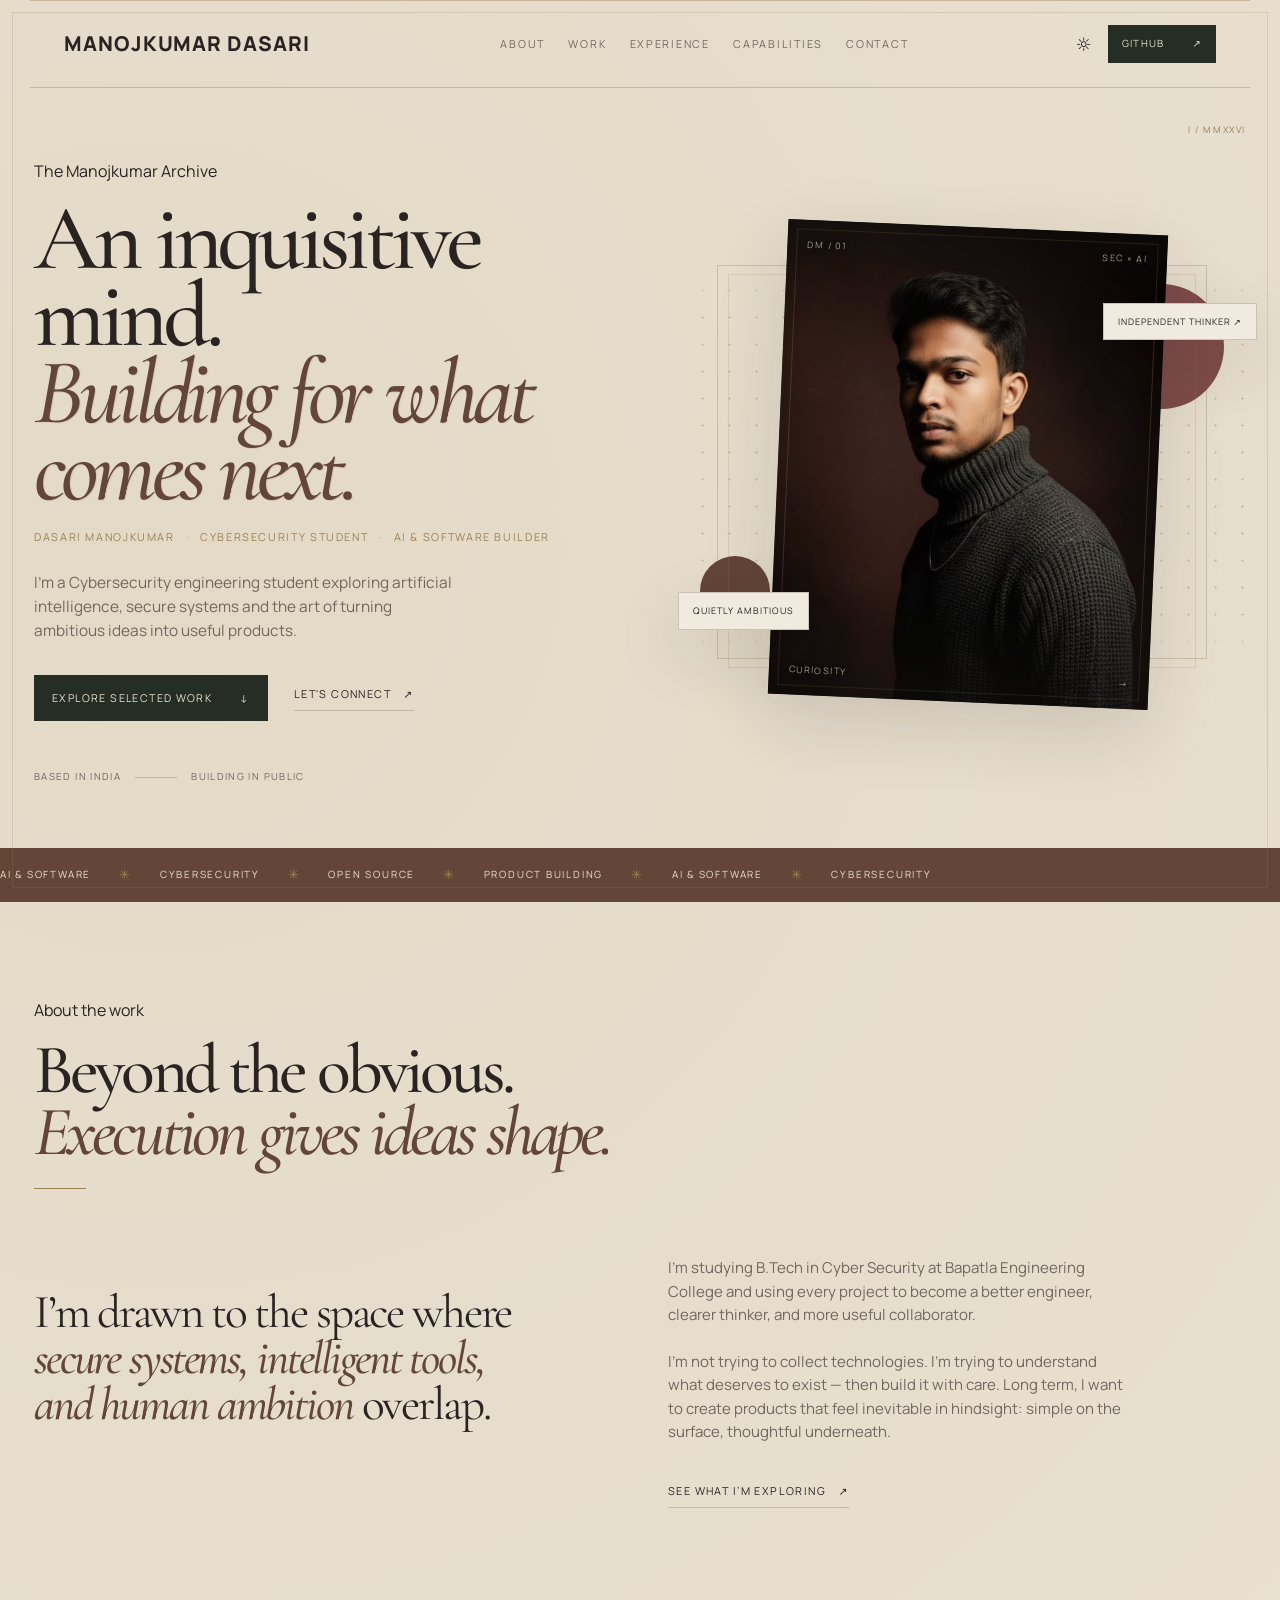
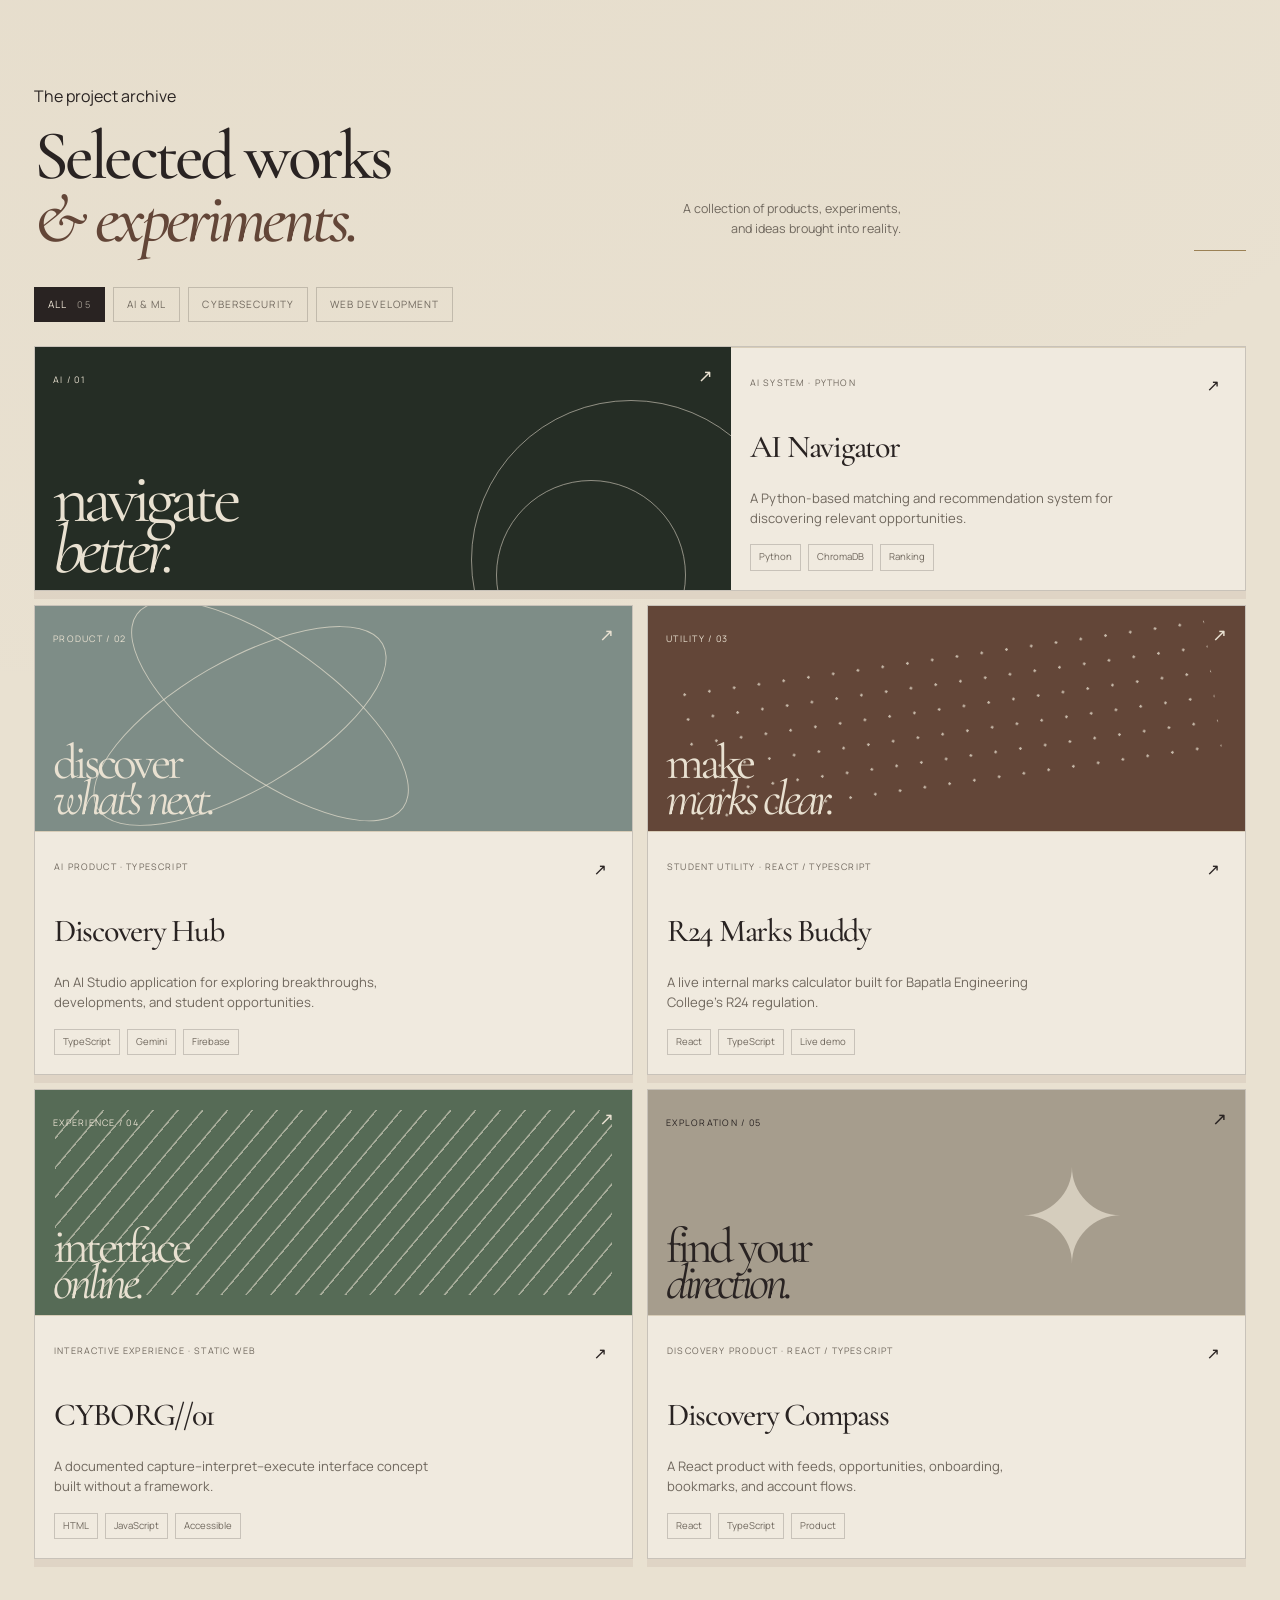
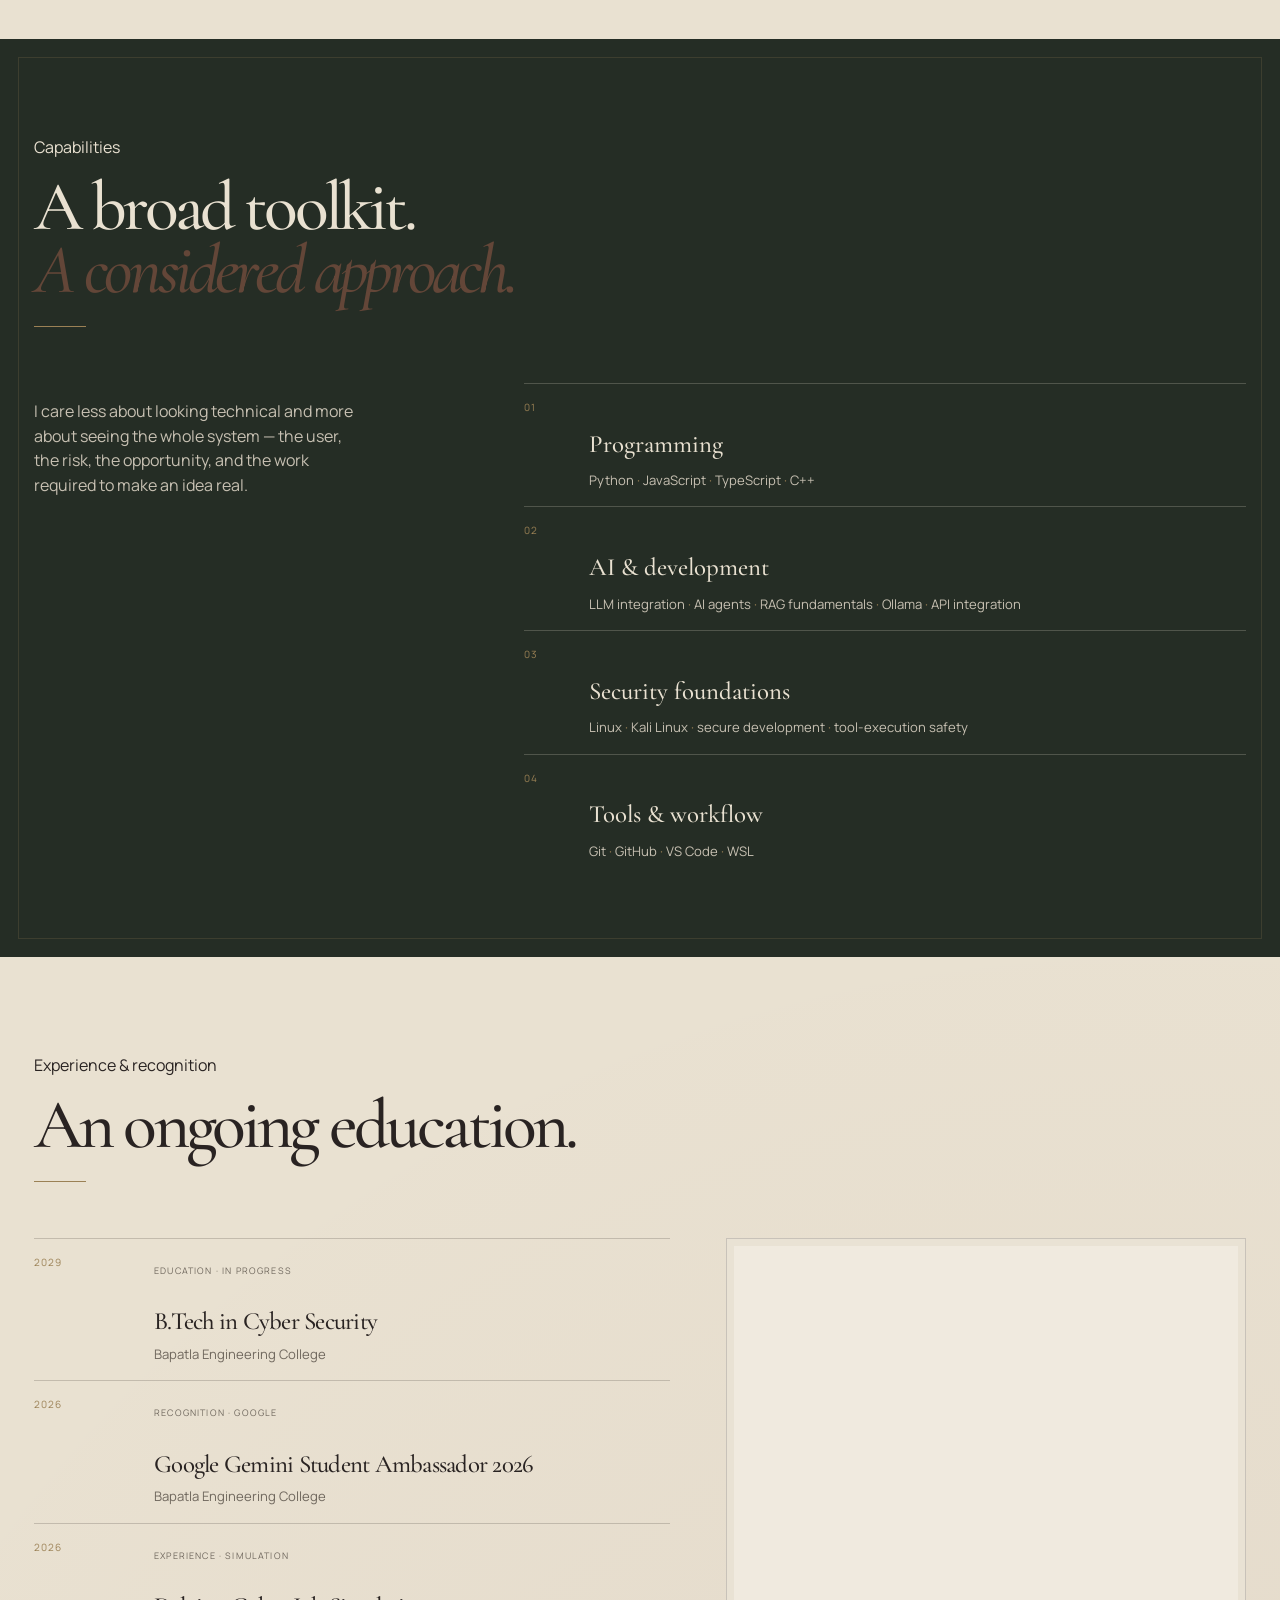
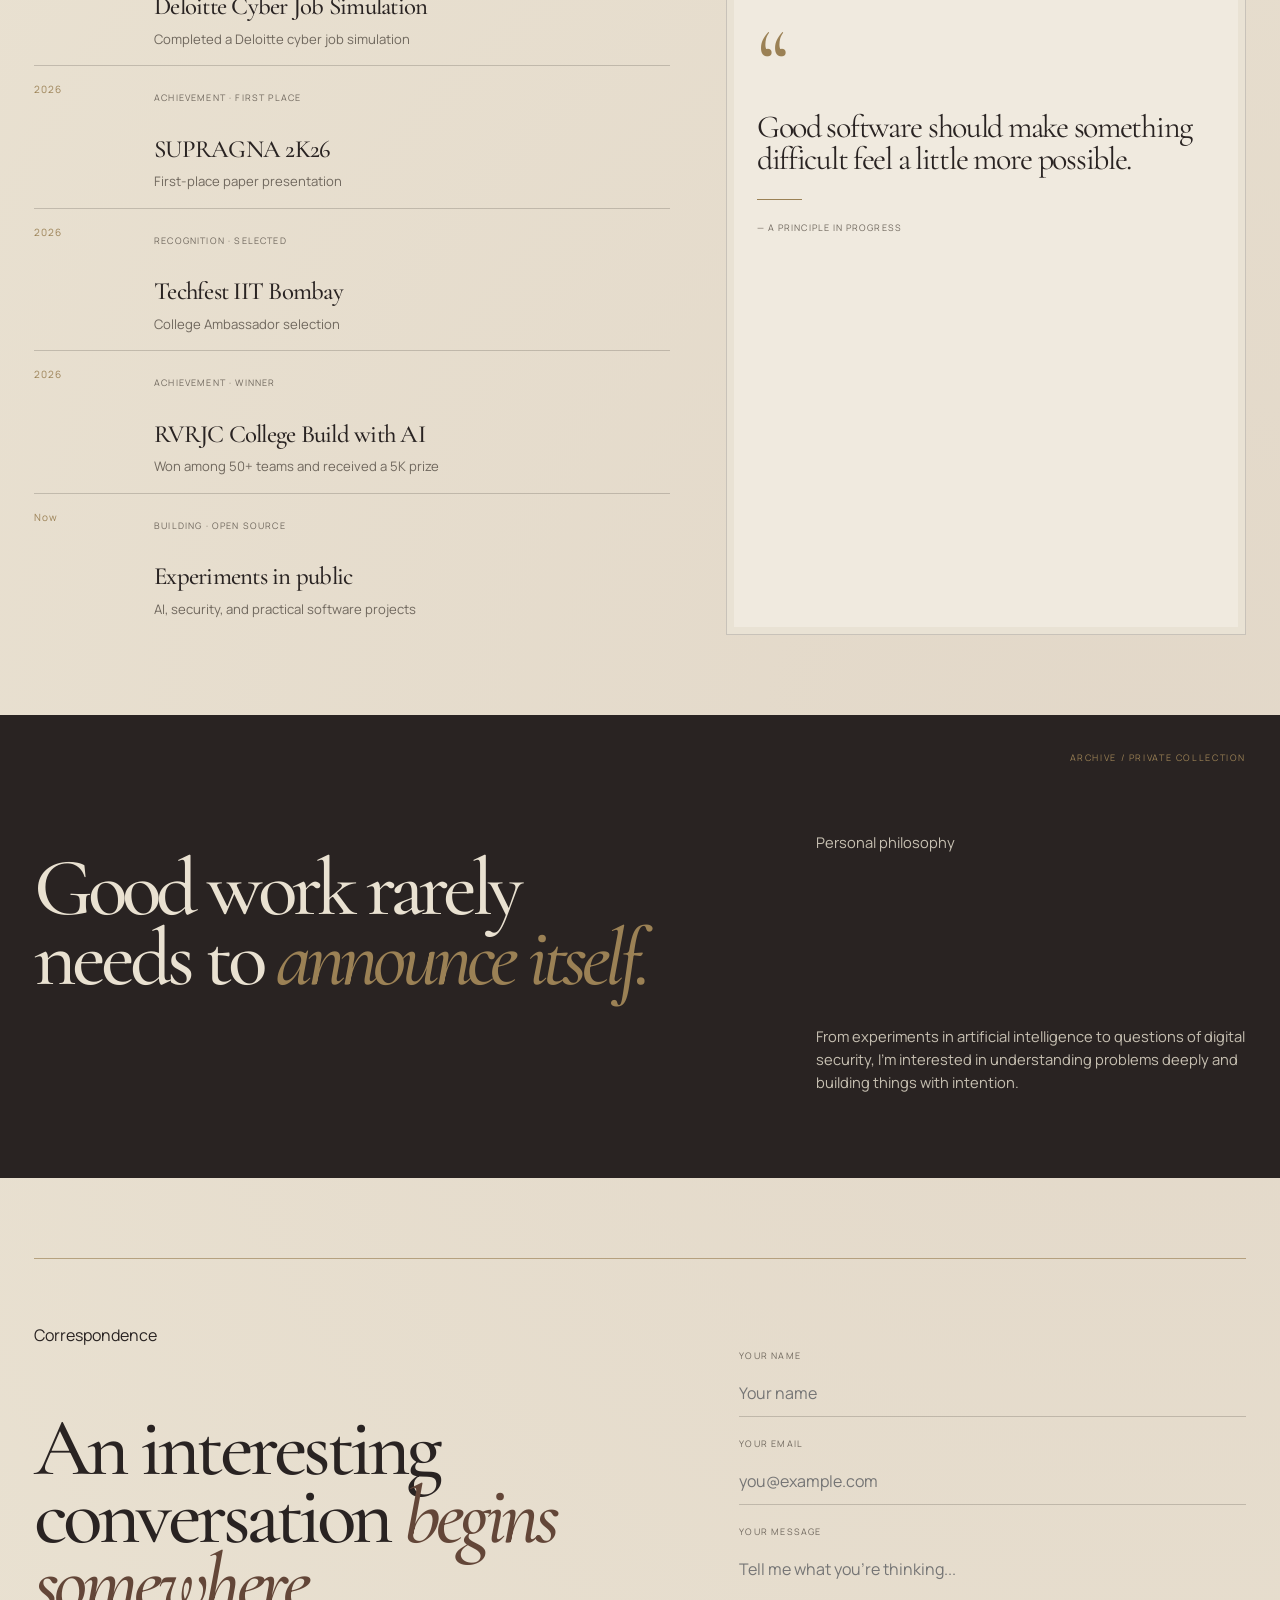
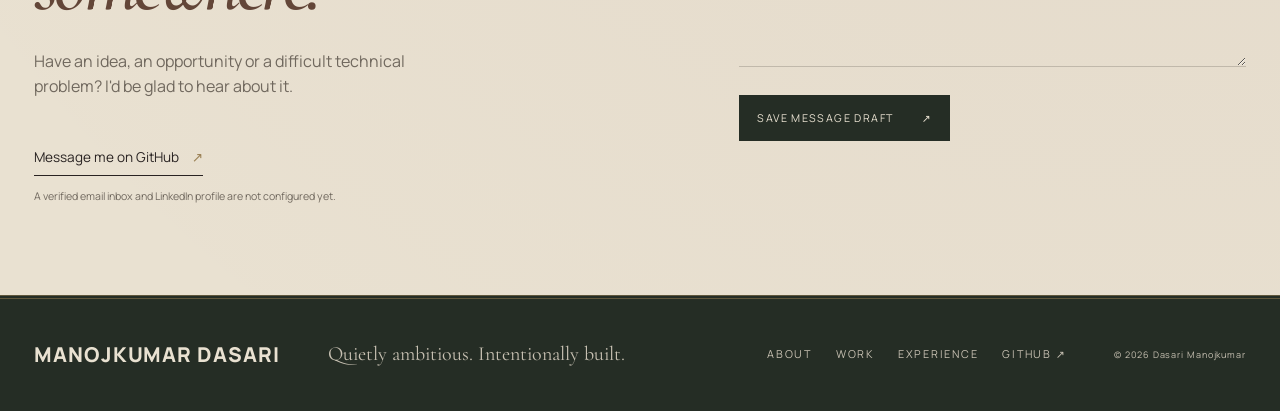
==== commit b1f39bfb: "Correct recognition details Co-authored-by: Copilot App <223556219+Copilot@users.noreply.github.com>" ====
--- a/index.html
+++ b/index.html
@@ -109,11 +109,11 @@
         <div class="journey-grid">
           <div class="timeline reveal">
             <div class="timeline-item"><span class="timeline-year">2029</span><div><p class="timeline-kicker">Education · In progress</p><h3>B.Tech in Cyber Security</h3><p>Bapatla Engineering College</p></div></div>
-            <div class="timeline-item"><span class="timeline-year">2026</span><div><p class="timeline-kicker">Recognition · Google</p><h3>Google Gemini Student Ambassador 2026</h3><p>RVRJC College</p></div></div>
+            <div class="timeline-item"><span class="timeline-year">2026</span><div><p class="timeline-kicker">Recognition · Google</p><h3>Google Gemini Student Ambassador 2026</h3><p>Bapatla Engineering College</p></div></div>
             <div class="timeline-item"><span class="timeline-year">2026</span><div><p class="timeline-kicker">Experience · Simulation</p><h3>Deloitte Cyber Job Simulation</h3><p>Completed a Deloitte cyber job simulation</p></div></div>
             <div class="timeline-item"><span class="timeline-year">2026</span><div><p class="timeline-kicker">Achievement · First place</p><h3>SUPRAGNA 2K26</h3><p>First-place paper presentation</p></div></div>
             <div class="timeline-item"><span class="timeline-year">2026</span><div><p class="timeline-kicker">Recognition · Selected</p><h3>Techfest IIT Bombay</h3><p>College Ambassador selection</p></div></div>
-            <div class="timeline-item"><span class="timeline-year">2026</span><div><p class="timeline-kicker">Achievement · Winner</p><h3>RJRVC Build with AI</h3><p>Won among 50+ teams and received a 5K prize</p></div></div>
+            <div class="timeline-item"><span class="timeline-year">2026</span><div><p class="timeline-kicker">Achievement · Winner</p><h3>RVRJC College Build with AI</h3><p>Won among 50+ teams and received a 5K prize</p></div></div>
             <div class="timeline-item"><span class="timeline-year">Now</span><div><p class="timeline-kicker">Building · Open source</p><h3>Experiments in public</h3><p>AI, security, and practical software projects</p></div></div>
           </div>
           <div class="quote-card reveal delay-1"><span class="quote-mark">“</span><blockquote>Good software should make something difficult feel a little more possible.</blockquote><span class="quote-line"></span><p>— a principle in progress</p></div>
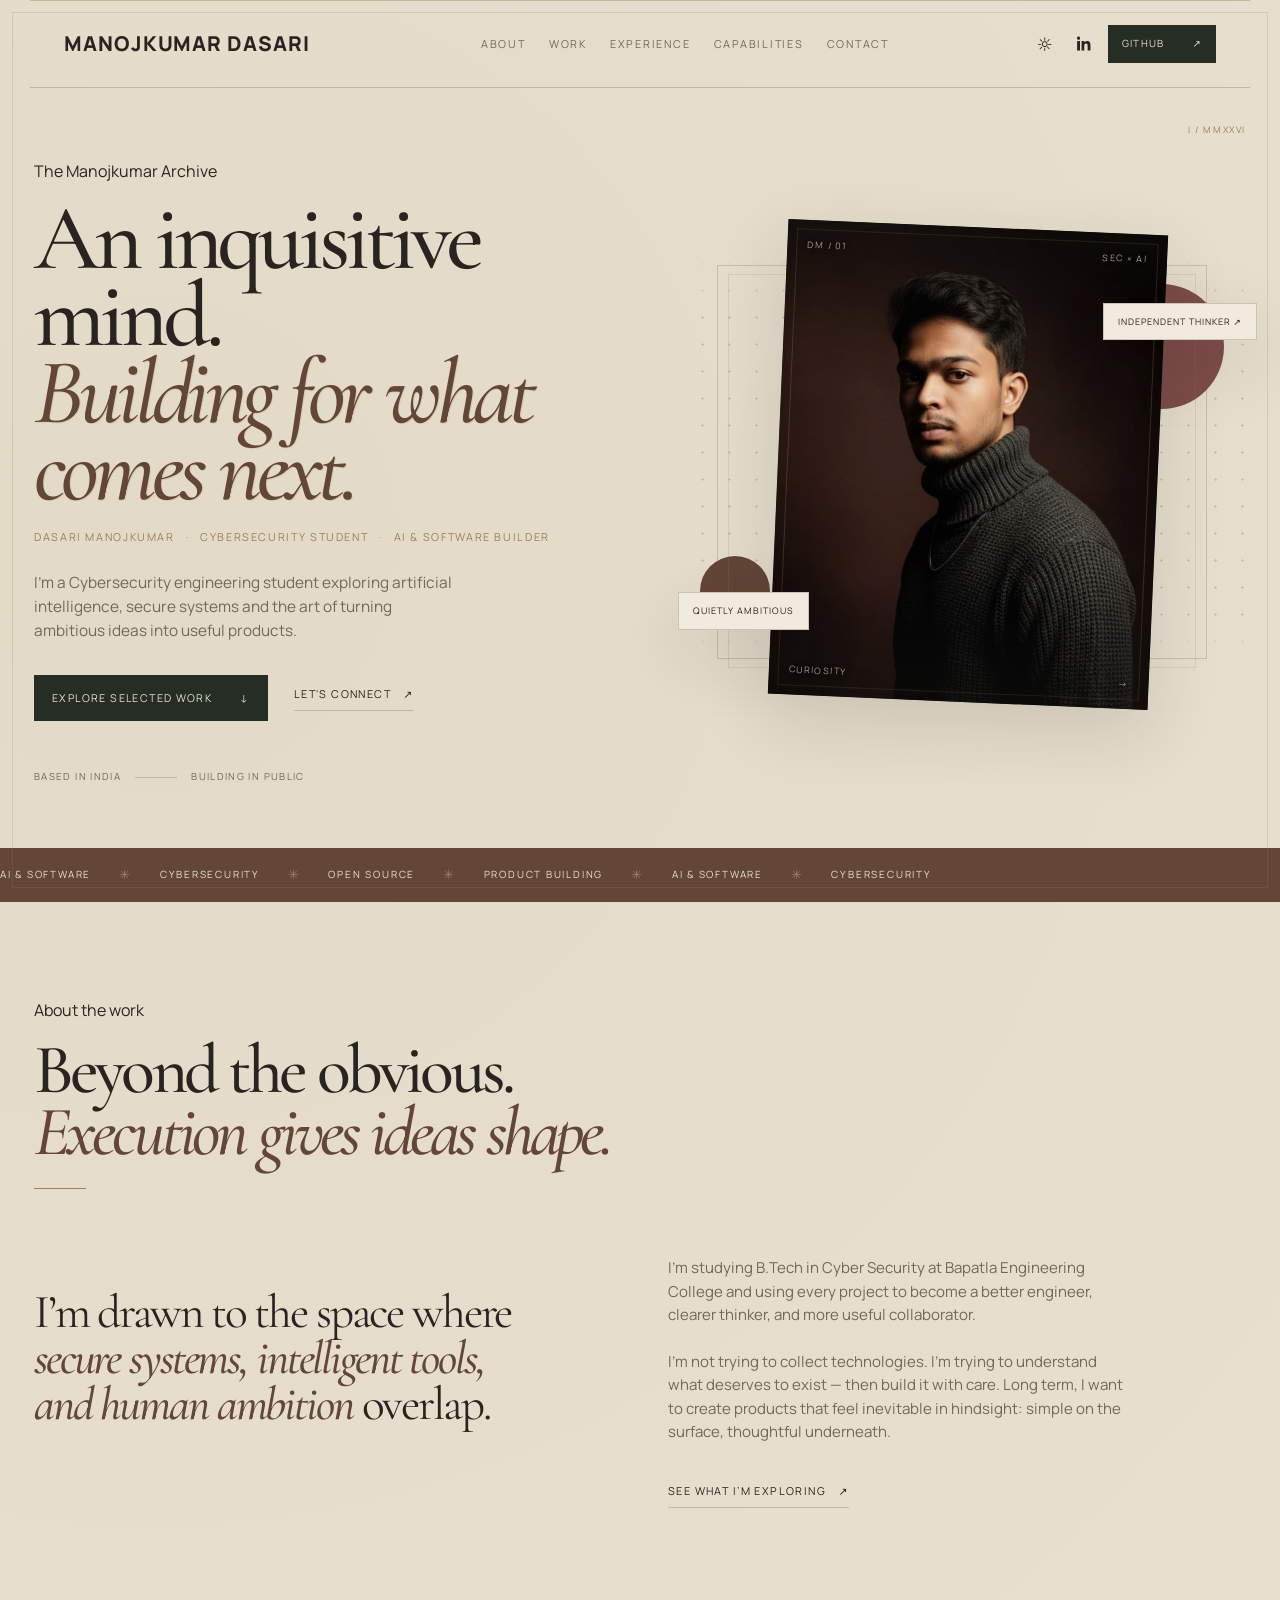
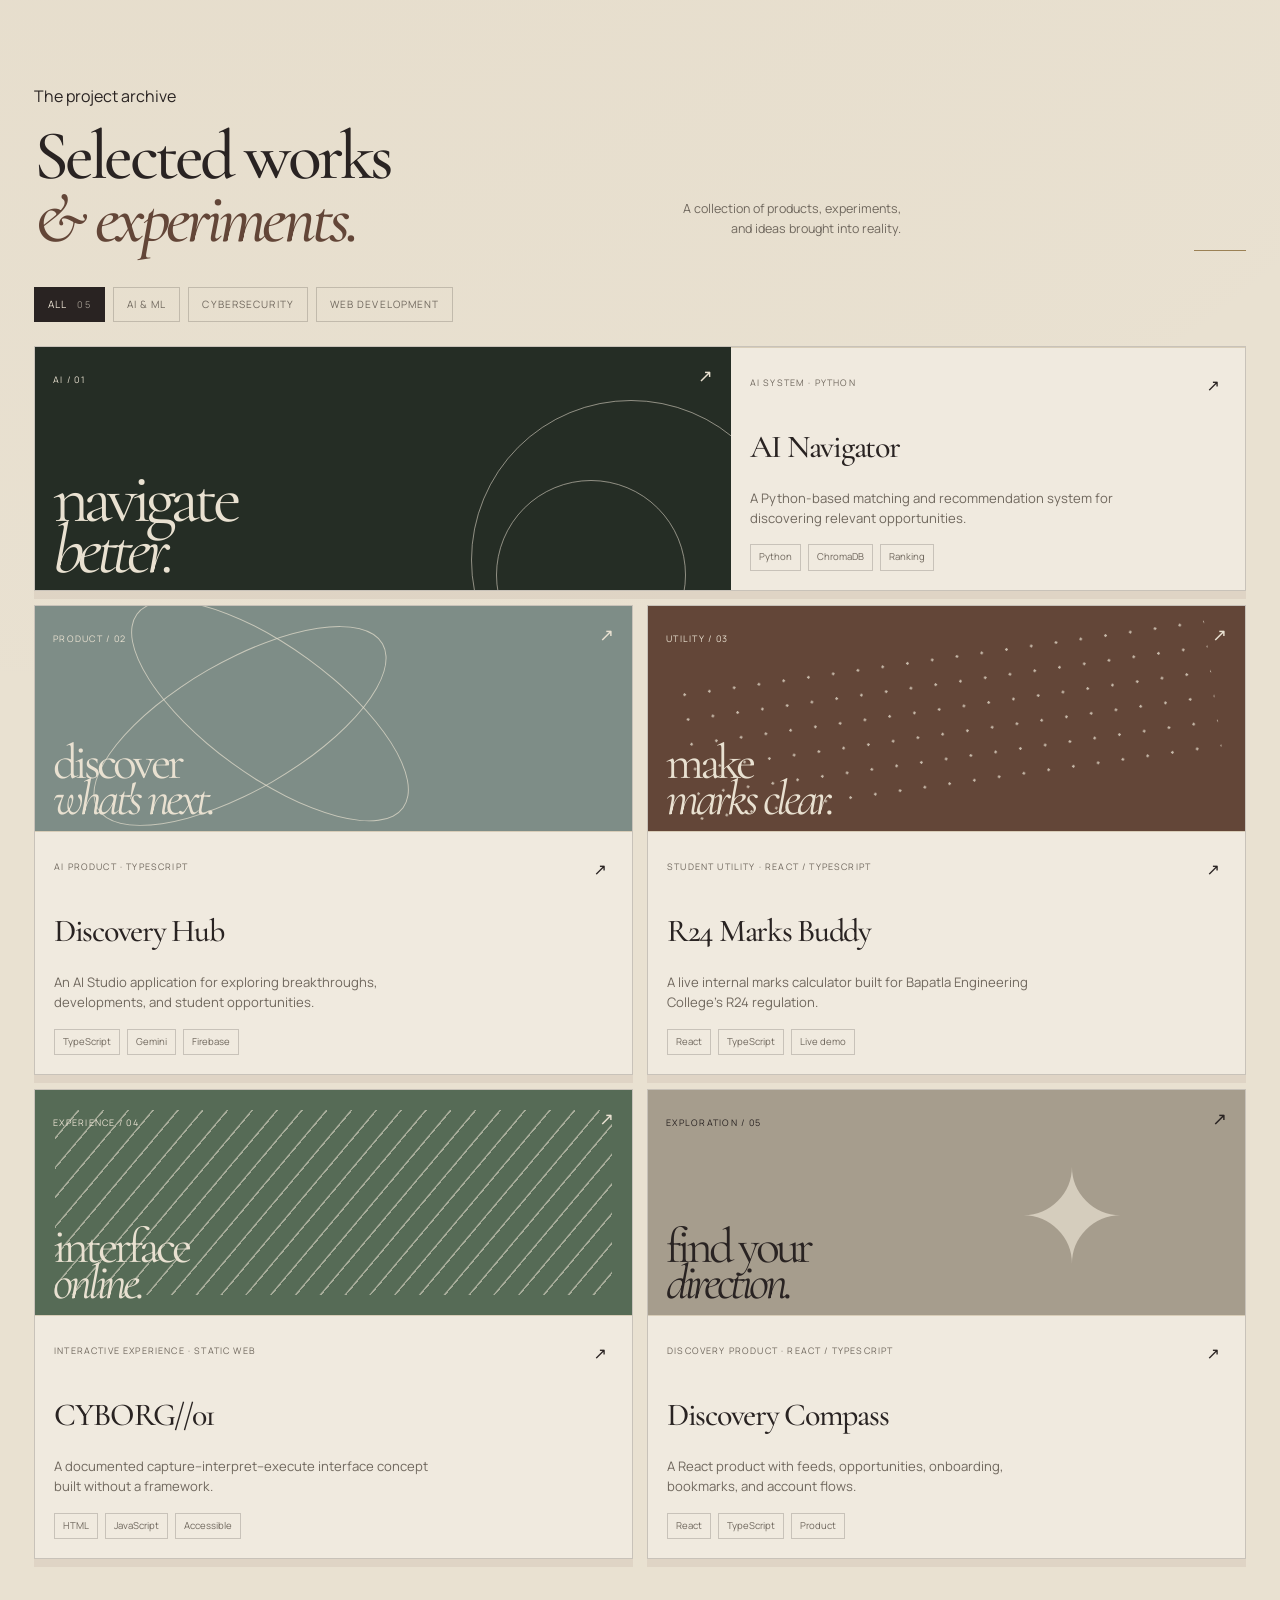
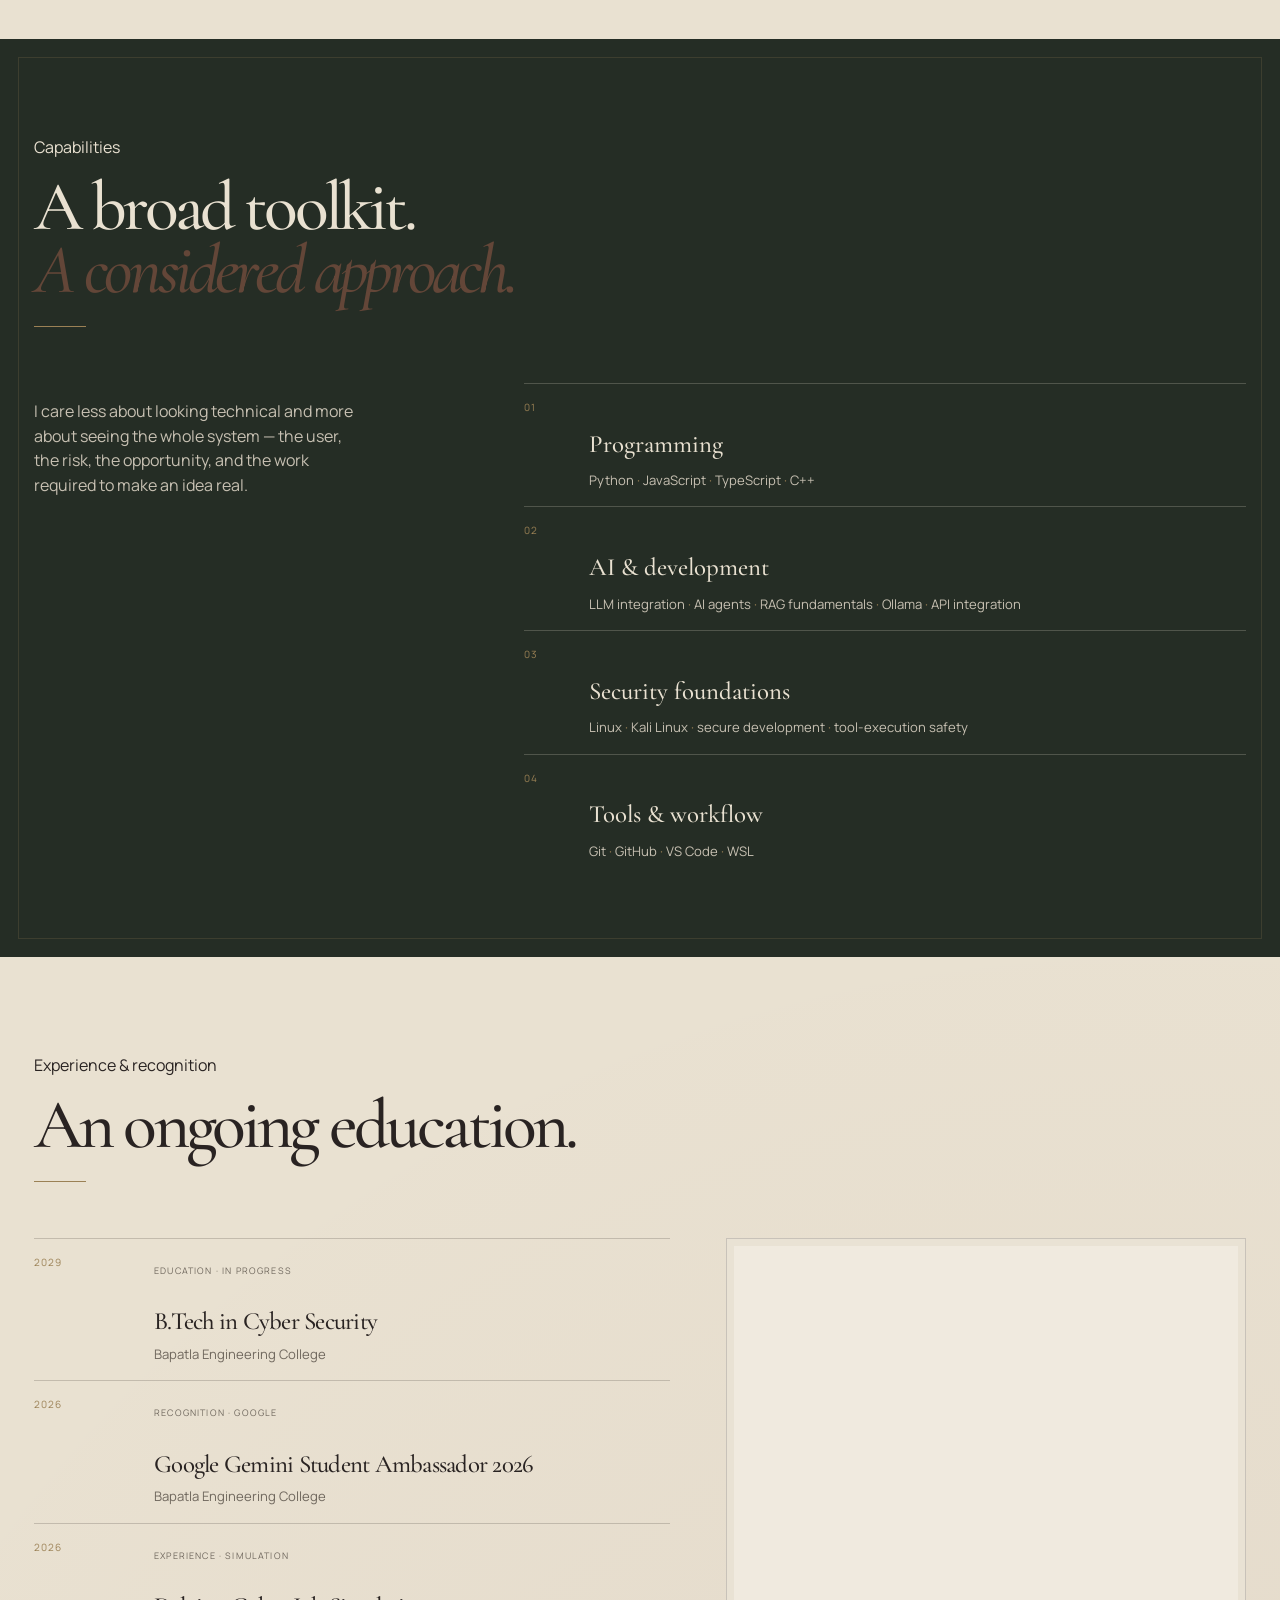
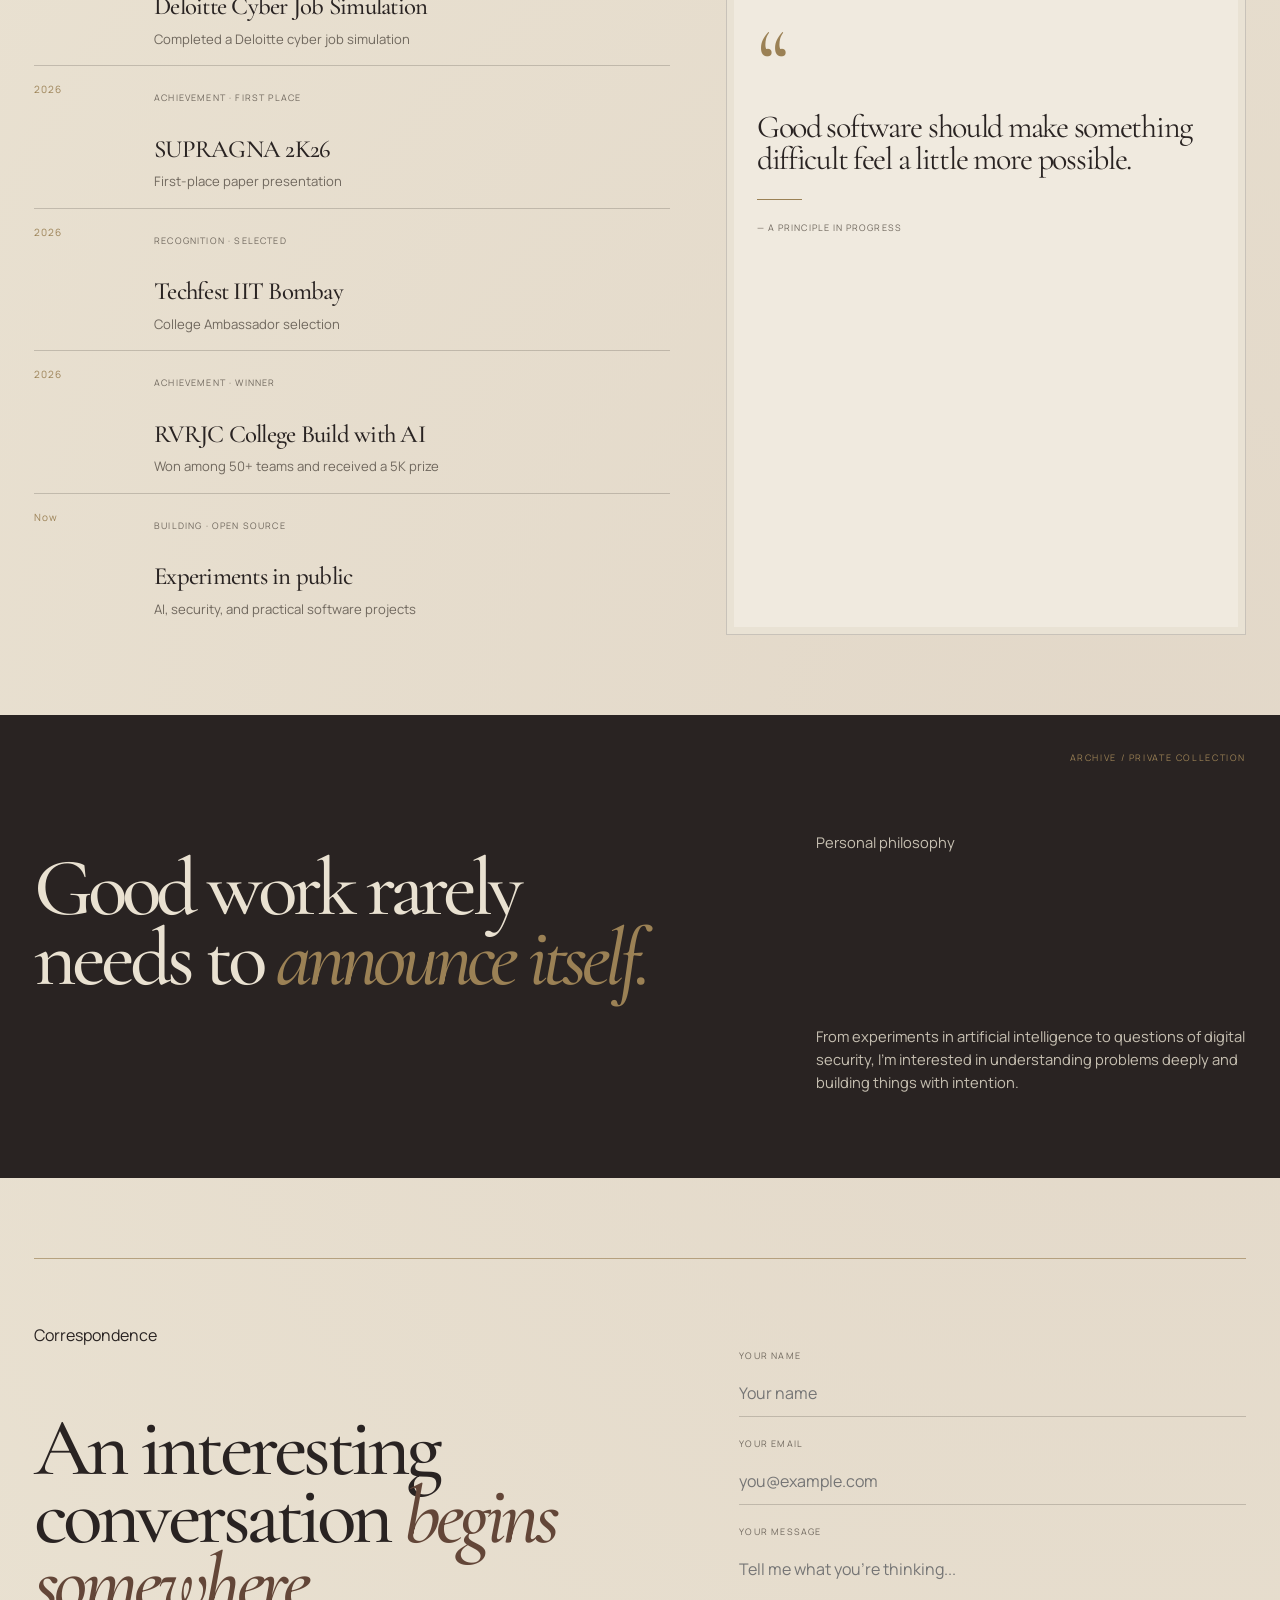
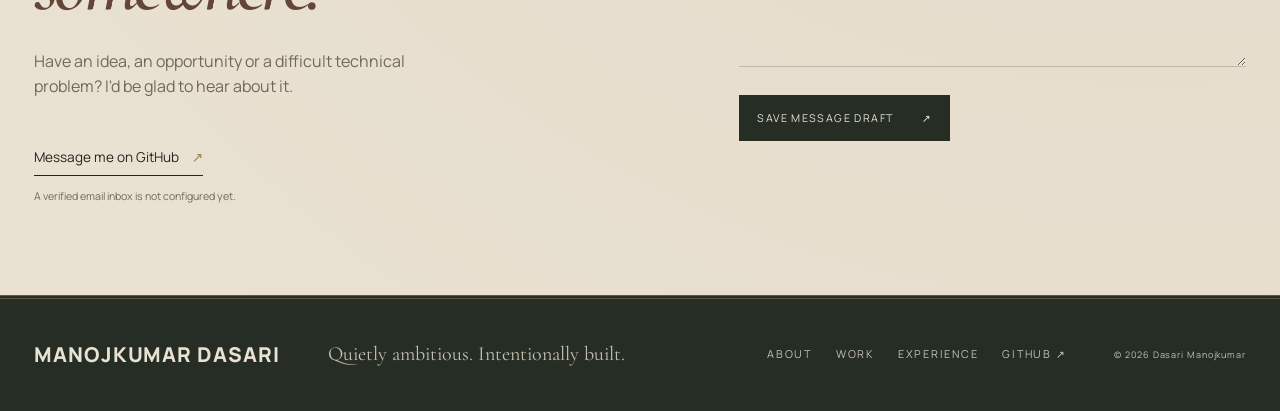
==== commit 56046386: "Add homepage LinkedIn icon link Co-authored-by: Copilot App <223556219+Copilot@users.noreply.github." ====
--- a/index.html
+++ b/index.html
@@ -30,6 +30,11 @@
       </nav>
       <div class="header-actions">
         <button class="icon-button" id="theme-toggle" type="button" aria-label="Switch to dark theme" title="Toggle theme">☼</button>
+        <a class="icon-button" href="https://www.linkedin.com/in/manojkumar-dasari-2948a9389" target="_blank" rel="noreferrer" aria-label="Open LinkedIn profile" title="LinkedIn profile">
+          <svg aria-hidden="true" width="15" height="15" viewBox="0 0 24 24" fill="currentColor">
+            <path d="M4.98 3.5C4.98 5 3.86 6.1 2.5 6.1h-.02A2.6 2.6 0 0 1 0 3.5C0 2 1.12.9 2.5.9s2.48 1.1 2.48 2.6ZM.2 8h4.6v15.1H.2V8Zm7.1 0h4.4v2.1h.1c.6-1.1 2.1-2.3 4.3-2.3 4.6 0 5.4 3 5.4 7v8.3H17v-7.3c0-1.7 0-4-2.5-4-2.5 0-2.9 2-2.9 3.8v7.5H7.3V8Z"></path>
+          </svg>
+        </a>
         <a class="button button-small" href="https://github.com/DevMatrix-cell" target="_blank" rel="noreferrer">GitHub <span>↗</span></a>
         <button class="menu-button" id="menu-toggle" type="button" aria-expanded="false" aria-controls="mobile-nav">Menu</button>
       </div>
@@ -123,7 +128,7 @@
       <section class="archive-band"><div class="section-shell reveal"><p class="eyebrow">Personal philosophy</p><h2>Good work rarely<br />needs to <em>announce itself.</em></h2><p>From experiments in artificial intelligence to questions of digital security, I'm interested in understanding problems deeply and building things with intention.</p></div></section>
 
       <section class="section-shell section-block contact-section" id="contact">
-        <div class="contact-grid"><div class="reveal"><p class="eyebrow">Correspondence</p><h2>An interesting conversation <span>begins somewhere.</span></h2><p class="contact-copy">Have an idea, an opportunity or a difficult technical problem? I'd be glad to hear about it.</p><a class="contact-email" href="https://github.com/DevMatrix-cell" target="_blank" rel="noreferrer">Message me on GitHub <span>↗</span></a><p class="contact-note">A verified email inbox and LinkedIn profile are not configured yet.</p></div><form class="contact-form reveal delay-1" id="contact-form"><label for="name">Your name</label><input id="name" name="name" type="text" autocomplete="name" placeholder="Your name" required /><label for="email">Your email</label><input id="email" name="email" type="email" autocomplete="email" placeholder="you@example.com" required /><label for="message">Your message</label><textarea id="message" name="message" rows="4" placeholder="Tell me what you’re thinking..." required></textarea><button class="button" type="submit">Save message draft <span>↗</span></button><p class="form-status" id="form-status" role="status"></p></form></div>
+        <div class="contact-grid"><div class="reveal"><p class="eyebrow">Correspondence</p><h2>An interesting conversation <span>begins somewhere.</span></h2><p class="contact-copy">Have an idea, an opportunity or a difficult technical problem? I'd be glad to hear about it.</p><a class="contact-email" href="https://github.com/DevMatrix-cell" target="_blank" rel="noreferrer">Message me on GitHub <span>↗</span></a><p class="contact-note">A verified email inbox is not configured yet.</p></div><form class="contact-form reveal delay-1" id="contact-form"><label for="name">Your name</label><input id="name" name="name" type="text" autocomplete="name" placeholder="Your name" required /><label for="email">Your email</label><input id="email" name="email" type="email" autocomplete="email" placeholder="you@example.com" required /><label for="message">Your message</label><textarea id="message" name="message" rows="4" placeholder="Tell me what you’re thinking..." required></textarea><button class="button" type="submit">Save message draft <span>↗</span></button><p class="form-status" id="form-status" role="status"></p></form></div>
       </section>
     </main>
 
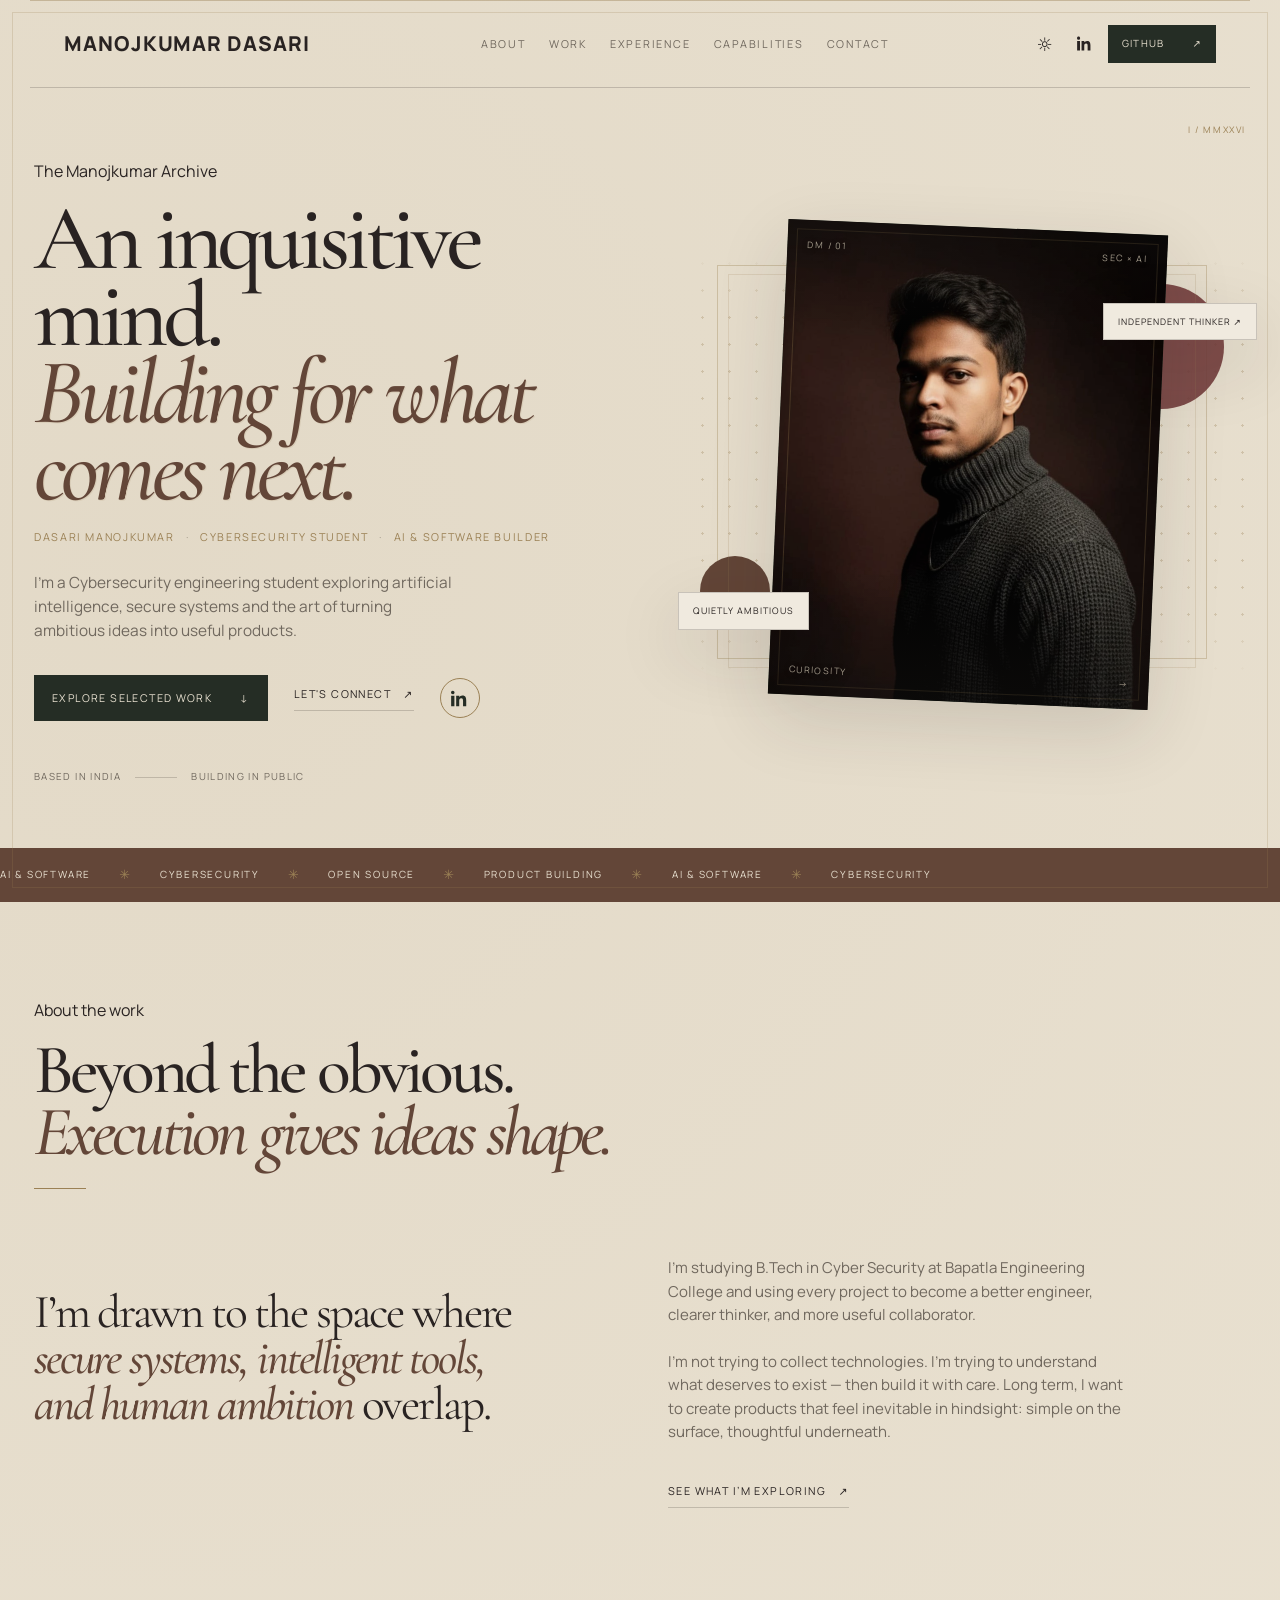
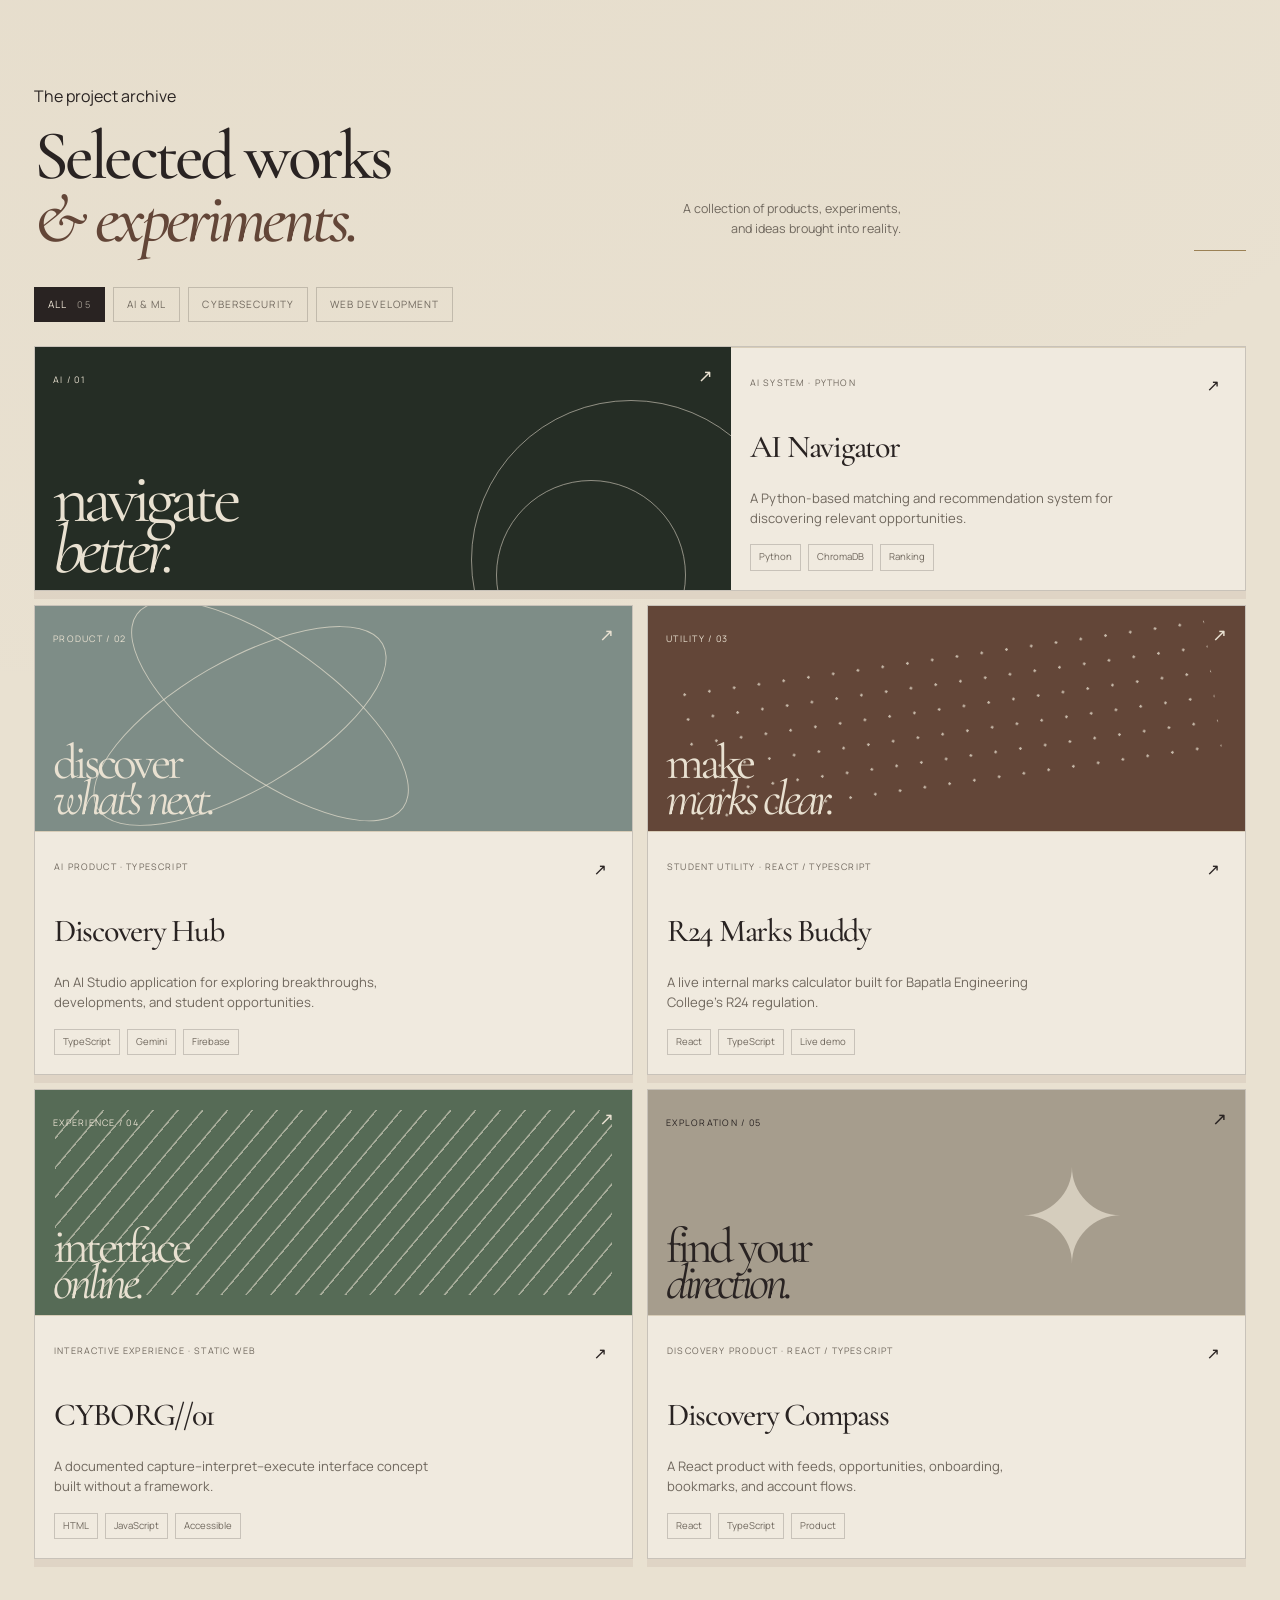
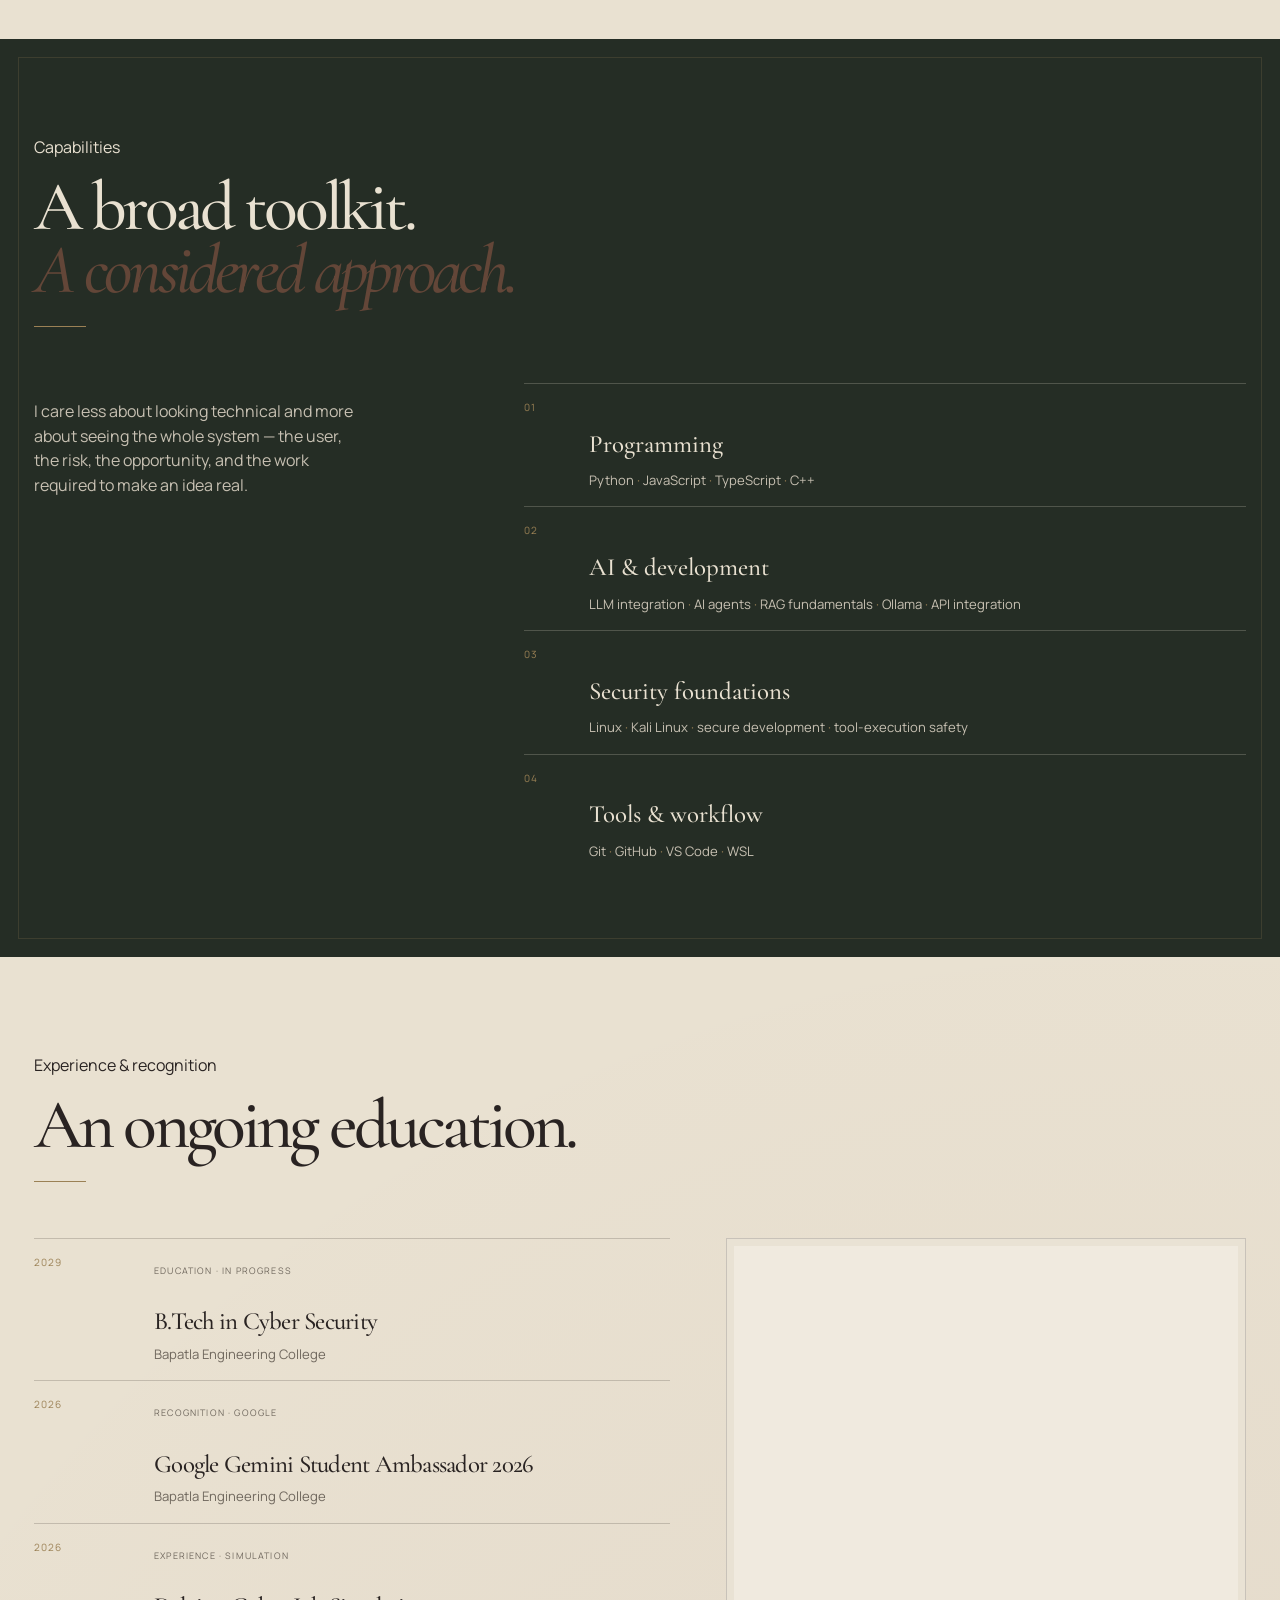
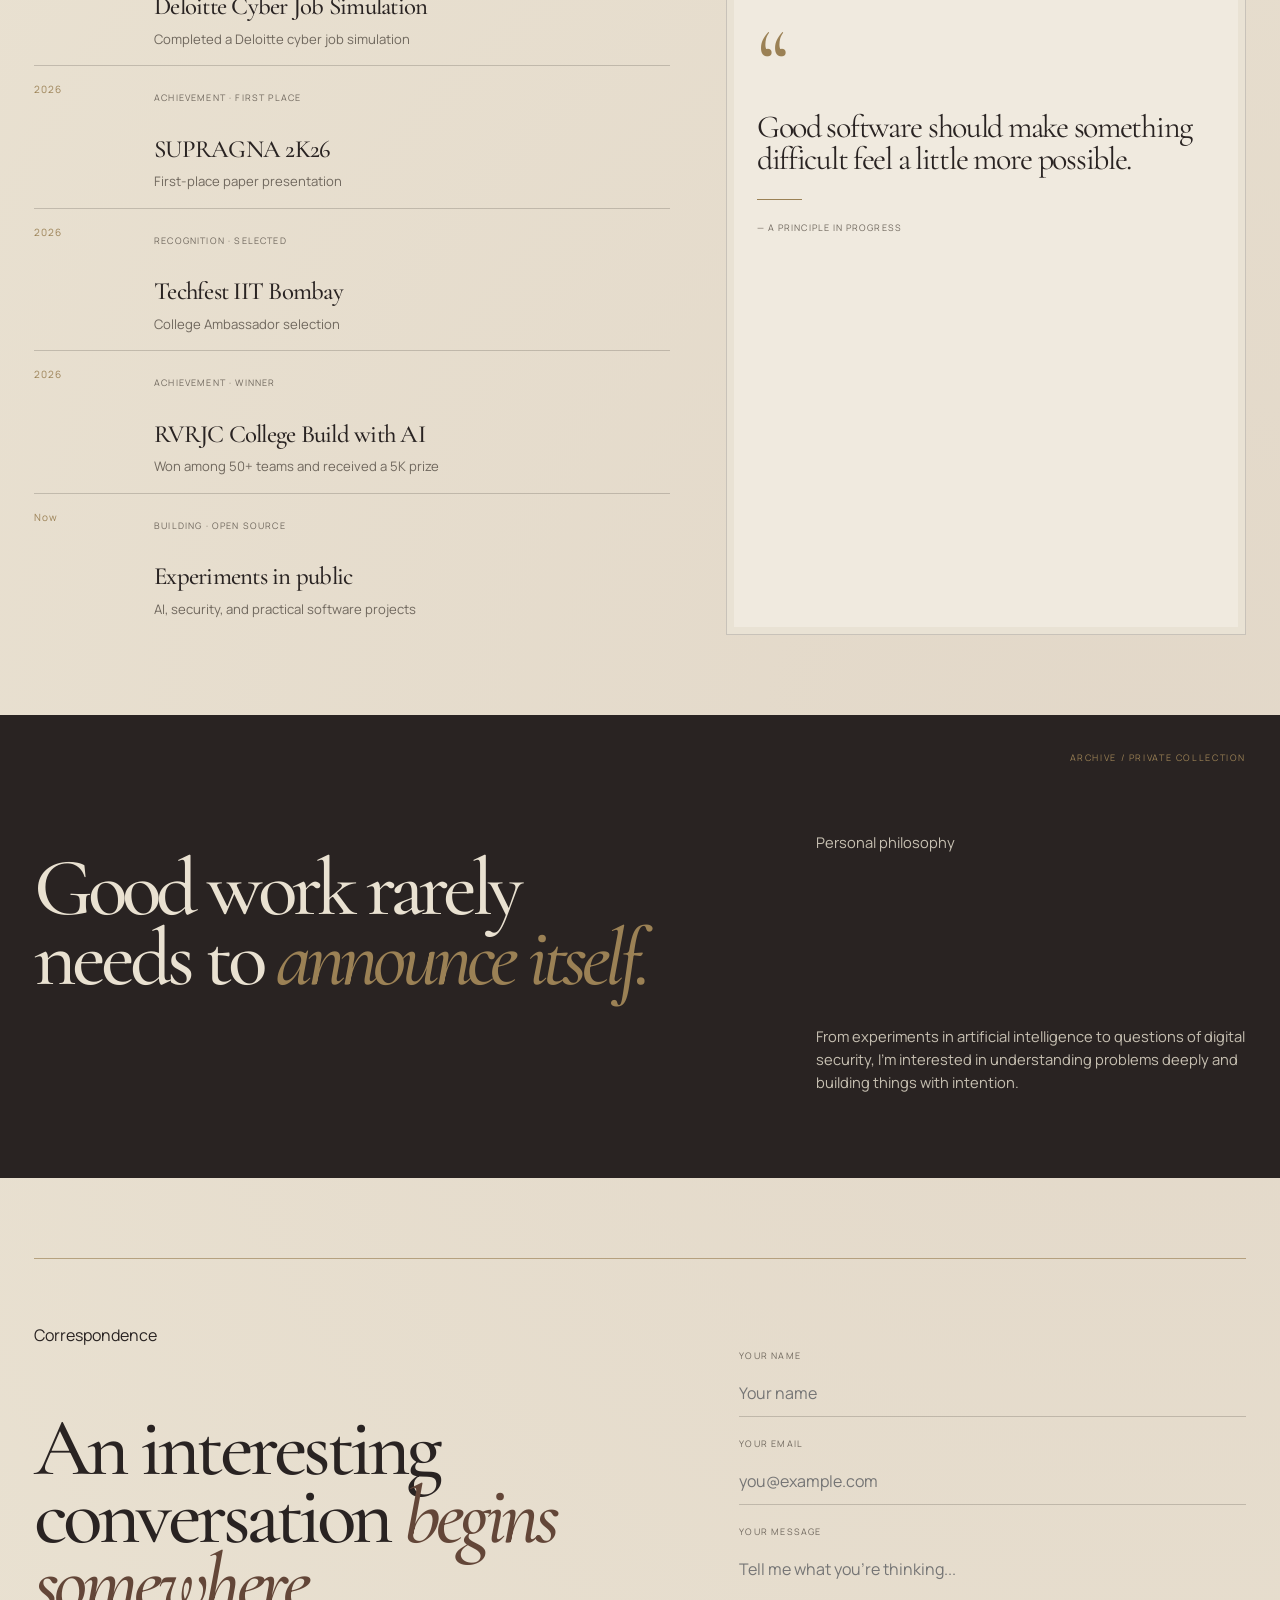
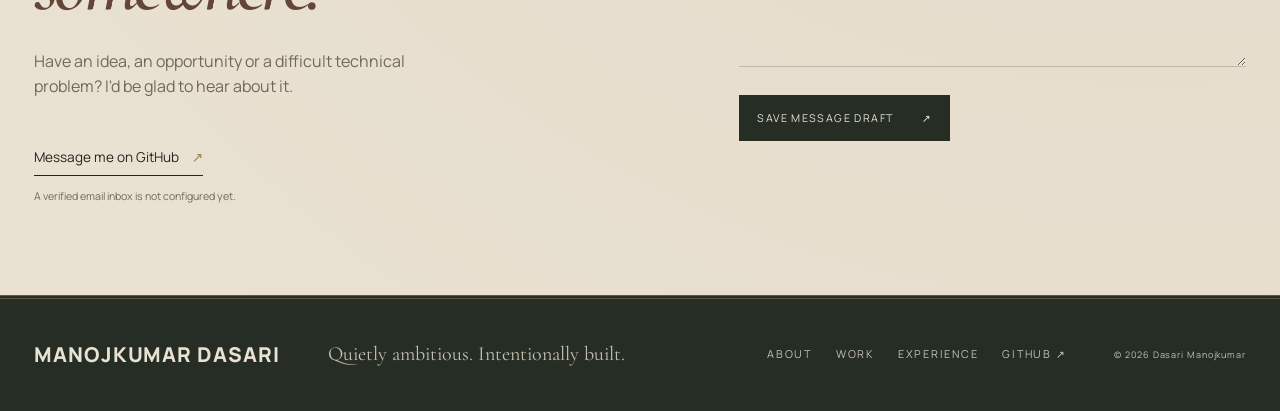
==== commit 175e1d56: "Add LinkedIn button beside hero contact link Co-authored-by: Copilot App <223556219+Copilot@users.no" ====
--- a/index.html
+++ b/index.html
@@ -53,6 +53,11 @@
           <div class="hero-actions">
             <a class="button" href="#work">Explore selected work <span>↓</span></a>
             <a class="text-link" href="#contact">Let's connect <span>↗</span></a>
+            <a class="linkedin-hero-link" href="https://www.linkedin.com/in/manojkumar-dasari-2948a9389" target="_blank" rel="noreferrer" aria-label="Connect with me on LinkedIn" title="LinkedIn profile">
+              <svg aria-hidden="true" width="17" height="17" viewBox="0 0 24 24" fill="currentColor">
+                <path d="M4.98 3.5C4.98 5 3.86 6.1 2.5 6.1h-.02A2.6 2.6 0 0 1 0 3.5C0 2 1.12.9 2.5.9s2.48 1.1 2.48 2.6ZM.2 8h4.6v15.1H.2V8Zm7.1 0h4.4v2.1h.1c.6-1.1 2.1-2.3 4.3-2.3 4.6 0 5.4 3 5.4 7v8.3H17v-7.3c0-1.7 0-4-2.5-4-2.5 0-2.9 2-2.9 3.8v7.5H7.3V8Z"></path>
+              </svg>
+            </a>
           </div>
           <div class="hero-meta"><span>Based in India</span><span class="meta-line"></span><span>Building in public</span></div>
         </div>
--- a/styles.css
+++ b/styles.css
@@ -166,3 +166,6 @@
   .project-detail-art{min-height:260px}
   .project-detail-copy .case-study-grid{grid-template-columns:1fr;gap:1.5rem}
 }
+.linkedin-hero-link{display:inline-grid;place-items:center;width:40px;height:40px;border:1px solid var(--brass);border-radius:50%;color:var(--forest);transition:background .2s,color .2s,transform .2s}
+.linkedin-hero-link:hover{background:var(--forest);color:var(--ivory);transform:translateY(-2px)}
+.linkedin-hero-link:focus-visible{outline:2px solid var(--brass);outline-offset:3px}
